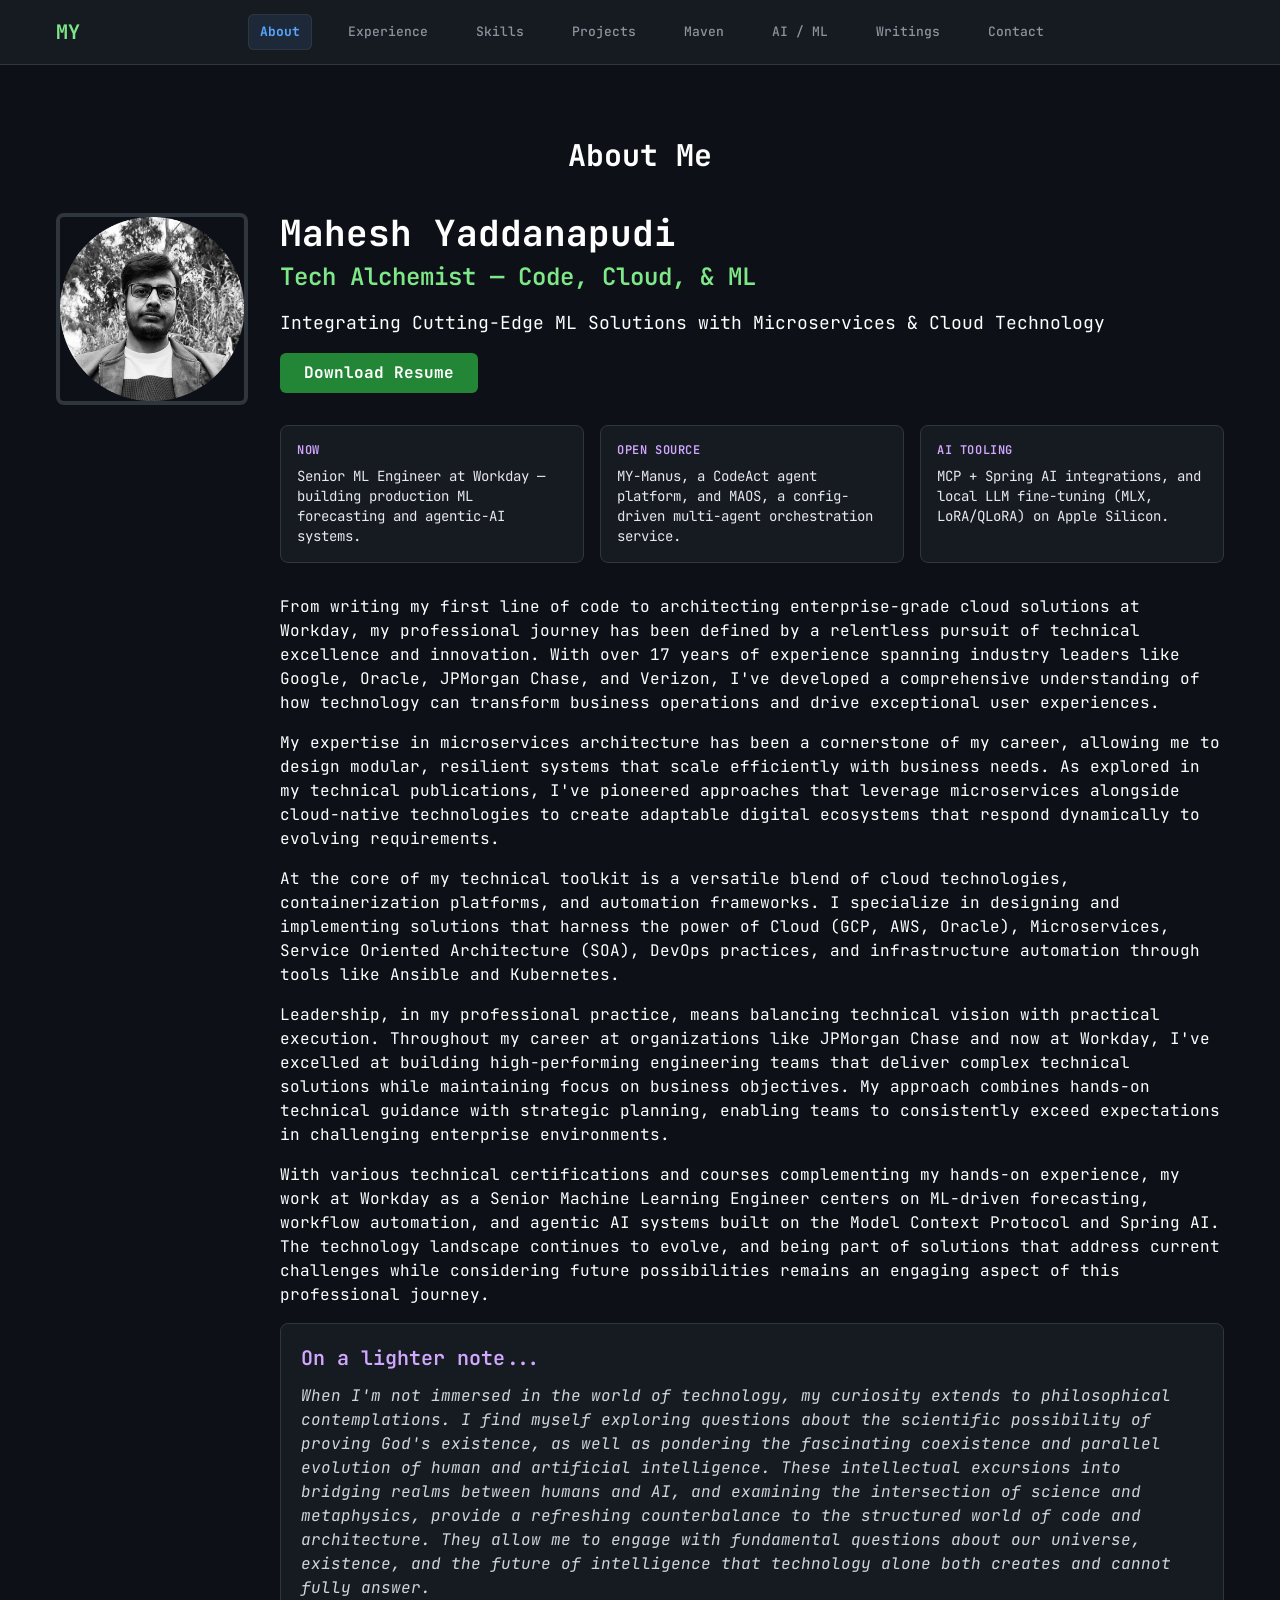
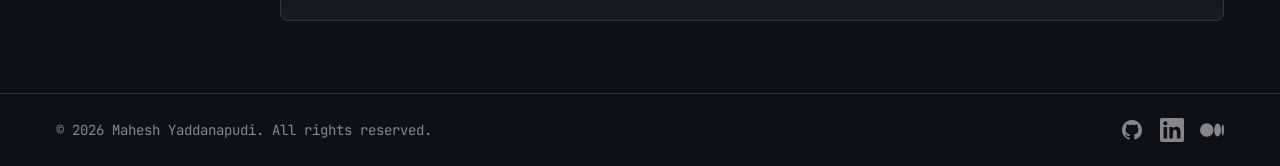
==== index.html @ a6c062df "deploy: maheshyaddanapudi/maheshyaddanapudi.com@1fc722aa967fa4fe76a59a32b3885a8baaaa54c8" ====
<!DOCTYPE html><html data-theme="terminal"><head><meta charSet="utf-8"/><meta name="viewport" content="width=device-width"/><meta name="next-head-count" content="2"/><link rel="preload" href="./_next/static/css/9858b6fc4fe7933f.css" as="style"/><link rel="stylesheet" href="./_next/static/css/9858b6fc4fe7933f.css" data-n-g=""/><noscript data-n-css=""></noscript><script defer="" nomodule="" src="./_next/static/chunks/polyfills-c67a75d1b6f99dc8.js"></script><script src="./_next/static/chunks/webpack-bfe1d48b31130ebc.js" defer=""></script><script src="./_next/static/chunks/framework-6805d7a71c2d770b.js" defer=""></script><script src="./_next/static/chunks/main-7c4451b2e42f13e0.js" defer=""></script><script src="./_next/static/chunks/pages/_app-365d27d290105d5b.js" defer=""></script><script src="./_next/static/chunks/pages/index-37ac8a9a1e270d85.js" defer=""></script><script src="./_next/static/qdPf7gLXxdUwQPUMvg9sn/_buildManifest.js" defer=""></script><script src="./_next/static/qdPf7gLXxdUwQPUMvg9sn/_ssgManifest.js" defer=""></script></head><body><div id="__next"></div><script id="__NEXT_DATA__" type="application/json">{"props":{"pageProps":{}},"page":"/","query":{},"buildId":"qdPf7gLXxdUwQPUMvg9sn","assetPrefix":".","nextExport":true,"autoExport":true,"isFallback":false,"scriptLoader":[]}</script></body></html>
---- _next/static/css/9858b6fc4fe7933f.css ----
*,:after,:before{--tw-border-spacing-x:0;--tw-border-spacing-y:0;--tw-translate-x:0;--tw-translate-y:0;--tw-rotate:0;--tw-skew-x:0;--tw-skew-y:0;--tw-scale-x:1;--tw-scale-y:1;--tw-pan-x: ;--tw-pan-y: ;--tw-pinch-zoom: ;--tw-scroll-snap-strictness:proximity;--tw-gradient-from-position: ;--tw-gradient-via-position: ;--tw-gradient-to-position: ;--tw-ordinal: ;--tw-slashed-zero: ;--tw-numeric-figure: ;--tw-numeric-spacing: ;--tw-numeric-fraction: ;--tw-ring-inset: ;--tw-ring-offset-width:0px;--tw-ring-offset-color:#fff;--tw-ring-color:rgba(59,130,246,.5);--tw-ring-offset-shadow:0 0 #0000;--tw-ring-shadow:0 0 #0000;--tw-shadow:0 0 #0000;--tw-shadow-colored:0 0 #0000;--tw-blur: ;--tw-brightness: ;--tw-contrast: ;--tw-grayscale: ;--tw-hue-rotate: ;--tw-invert: ;--tw-saturate: ;--tw-sepia: ;--tw-drop-shadow: ;--tw-backdrop-blur: ;--tw-backdrop-brightness: ;--tw-backdrop-contrast: ;--tw-backdrop-grayscale: ;--tw-backdrop-hue-rotate: ;--tw-backdrop-invert: ;--tw-backdrop-opacity: ;--tw-backdrop-saturate: ;--tw-backdrop-sepia: ;--tw-contain-size: ;--tw-contain-layout: ;--tw-contain-paint: ;--tw-contain-style: }::backdrop{--tw-border-spacing-x:0;--tw-border-spacing-y:0;--tw-translate-x:0;--tw-translate-y:0;--tw-rotate:0;--tw-skew-x:0;--tw-skew-y:0;--tw-scale-x:1;--tw-scale-y:1;--tw-pan-x: ;--tw-pan-y: ;--tw-pinch-zoom: ;--tw-scroll-snap-strictness:proximity;--tw-gradient-from-position: ;--tw-gradient-via-position: ;--tw-gradient-to-position: ;--tw-ordinal: ;--tw-slashed-zero: ;--tw-numeric-figure: ;--tw-numeric-spacing: ;--tw-numeric-fraction: ;--tw-ring-inset: ;--tw-ring-offset-width:0px;--tw-ring-offset-color:#fff;--tw-ring-color:rgba(59,130,246,.5);--tw-ring-offset-shadow:0 0 #0000;--tw-ring-shadow:0 0 #0000;--tw-shadow:0 0 #0000;--tw-shadow-colored:0 0 #0000;--tw-blur: ;--tw-brightness: ;--tw-contrast: ;--tw-grayscale: ;--tw-hue-rotate: ;--tw-invert: ;--tw-saturate: ;--tw-sepia: ;--tw-drop-shadow: ;--tw-backdrop-blur: ;--tw-backdrop-brightness: ;--tw-backdrop-contrast: ;--tw-backdrop-grayscale: ;--tw-backdrop-hue-rotate: ;--tw-backdrop-invert: ;--tw-backdrop-opacity: ;--tw-backdrop-saturate: ;--tw-backdrop-sepia: ;--tw-contain-size: ;--tw-contain-layout: ;--tw-contain-paint: ;--tw-contain-style: }/*
! tailwindcss v3.4.17 | MIT License | https://tailwindcss.com
*/*,:after,:before{box-sizing:border-box;border:0 solid #e8e8ed}:after,:before{--tw-content:""}:host,html{line-height:1.5;-webkit-text-size-adjust:100%;-moz-tab-size:4;-o-tab-size:4;tab-size:4;font-family:SF Pro Display,Inter,-apple-system,BlinkMacSystemFont,sans-serif;font-feature-settings:normal;font-variation-settings:normal;-webkit-tap-highlight-color:transparent}body{margin:0;line-height:inherit}hr{height:0;color:inherit;border-top-width:1px}abbr:where([title]){-webkit-text-decoration:underline dotted;text-decoration:underline dotted}h1,h2,h3,h4,h5,h6{font-size:inherit;font-weight:inherit}a{color:inherit;text-decoration:inherit}b,strong{font-weight:bolder}code,kbd,pre,samp{font-family:SF Mono,Menlo,monospace;font-feature-settings:normal;font-variation-settings:normal;font-size:1em}small{font-size:80%}sub,sup{font-size:75%;line-height:0;position:relative;vertical-align:baseline}sub{bottom:-.25em}sup{top:-.5em}table{text-indent:0;border-color:inherit;border-collapse:collapse}button,input,optgroup,select,textarea{font-family:inherit;font-feature-settings:inherit;font-variation-settings:inherit;font-size:100%;font-weight:inherit;line-height:inherit;letter-spacing:inherit;color:inherit;margin:0;padding:0}button,select{text-transform:none}button,input:where([type=button]),input:where([type=reset]),input:where([type=submit]){-webkit-appearance:button;background-color:transparent;background-image:none}:-moz-focusring{outline:auto}:-moz-ui-invalid{box-shadow:none}progress{vertical-align:baseline}::-webkit-inner-spin-button,::-webkit-outer-spin-button{height:auto}[type=search]{-webkit-appearance:textfield;outline-offset:-2px}::-webkit-search-decoration{-webkit-appearance:none}::-webkit-file-upload-button{-webkit-appearance:button;font:inherit}summary{display:list-item}blockquote,dd,dl,figure,h1,h2,h3,h4,h5,h6,hr,p,pre{margin:0}fieldset{margin:0}fieldset,legend{padding:0}menu,ol,ul{list-style:none;margin:0;padding:0}dialog{padding:0}textarea{resize:vertical}input::-moz-placeholder,textarea::-moz-placeholder{opacity:1;color:#86868b}input::placeholder,textarea::placeholder{opacity:1;color:#86868b}[role=button],button{cursor:pointer}:disabled{cursor:default}audio,canvas,embed,iframe,img,object,svg,video{display:block;vertical-align:middle}img,video{max-width:100%;height:auto}[hidden]:where(:not([hidden=until-found])){display:none}.container{width:100%}@media (min-width:640px){.container{max-width:640px}}@media (min-width:768px){.container{max-width:768px}}@media (min-width:1024px){.container{max-width:1024px}}@media (min-width:1280px){.container{max-width:1280px}}@media (min-width:1536px){.container{max-width:1536px}}.sr-only{width:1px;height:1px;padding:0;margin:-1px;overflow:hidden;clip:rect(0,0,0,0);white-space:nowrap;border-width:0}.absolute,.sr-only{position:absolute}.relative{position:relative}.sticky{position:sticky}.inset-0{inset:0}.top-0{top:0}.z-50{z-index:50}.mx-auto{margin-left:auto;margin-right:auto}.my-4{margin-top:1rem;margin-bottom:1rem}.mb-10{margin-bottom:2.5rem}.mb-12{margin-bottom:3rem}.mb-2{margin-bottom:.5rem}.mb-3{margin-bottom:.75rem}.mb-4{margin-bottom:1rem}.mb-6{margin-bottom:1.5rem}.mb-8{margin-bottom:2rem}.ml-2{margin-left:.5rem}.mr-1{margin-right:.25rem}.mr-3{margin-right:.75rem}.mt-1{margin-top:.25rem}.mt-10{margin-top:2.5rem}.mt-2{margin-top:.5rem}.mt-4{margin-top:1rem}.mt-8{margin-top:2rem}.inline-block{display:inline-block}.flex{display:flex}.table{display:table}.grid{display:grid}.hidden{display:none}.h-16{height:4rem}.h-4{height:1rem}.h-48{height:12rem}.h-5{height:1.25rem}.h-6{height:1.5rem}.h-64{height:16rem}.h-8{height:2rem}.h-full{height:100%}.min-h-screen{min-height:100vh}.w-24{width:6rem}.w-4{width:1rem}.w-48{width:12rem}.w-5{width:1.25rem}.w-6{width:1.5rem}.w-64{width:16rem}.w-8{width:2rem}.w-full{width:100%}.max-w-2xl{max-width:42rem}.flex-1{flex:1 1 0%}.flex-shrink-0{flex-shrink:0}.transform{transform:translate(var(--tw-translate-x),var(--tw-translate-y)) rotate(var(--tw-rotate)) skewX(var(--tw-skew-x)) skewY(var(--tw-skew-y)) scaleX(var(--tw-scale-x)) scaleY(var(--tw-scale-y))}.resize{resize:both}.list-disc{list-style-type:disc}.grid-cols-1{grid-template-columns:repeat(1,minmax(0,1fr))}.flex-col{flex-direction:column}.flex-wrap{flex-wrap:wrap}.items-start{align-items:flex-start}.items-center{align-items:center}.justify-end{justify-content:flex-end}.justify-center{justify-content:center}.justify-between{justify-content:space-between}.gap-10{gap:2.5rem}.gap-2{gap:.5rem}.gap-4{gap:1rem}.gap-6{gap:1.5rem}.gap-8{gap:2rem}.space-x-4>:not([hidden])~:not([hidden]){--tw-space-x-reverse:0;margin-right:calc(1rem * var(--tw-space-x-reverse));margin-left:calc(1rem * calc(1 - var(--tw-space-x-reverse)))}.space-x-6>:not([hidden])~:not([hidden]){--tw-space-x-reverse:0;margin-right:calc(1.5rem * var(--tw-space-x-reverse));margin-left:calc(1.5rem * calc(1 - var(--tw-space-x-reverse)))}.space-y-1>:not([hidden])~:not([hidden]){--tw-space-y-reverse:0;margin-top:calc(.25rem * calc(1 - var(--tw-space-y-reverse)));margin-bottom:calc(.25rem * var(--tw-space-y-reverse))}.space-y-12>:not([hidden])~:not([hidden]){--tw-space-y-reverse:0;margin-top:calc(3rem * calc(1 - var(--tw-space-y-reverse)));margin-bottom:calc(3rem * var(--tw-space-y-reverse))}.space-y-2>:not([hidden])~:not([hidden]){--tw-space-y-reverse:0;margin-top:calc(.5rem * calc(1 - var(--tw-space-y-reverse)));margin-bottom:calc(.5rem * var(--tw-space-y-reverse))}.space-y-4>:not([hidden])~:not([hidden]){--tw-space-y-reverse:0;margin-top:calc(1rem * calc(1 - var(--tw-space-y-reverse)));margin-bottom:calc(1rem * var(--tw-space-y-reverse))}.space-y-6>:not([hidden])~:not([hidden]){--tw-space-y-reverse:0;margin-top:calc(1.5rem * calc(1 - var(--tw-space-y-reverse)));margin-bottom:calc(1.5rem * var(--tw-space-y-reverse))}.space-y-8>:not([hidden])~:not([hidden]){--tw-space-y-reverse:0;margin-top:calc(2rem * calc(1 - var(--tw-space-y-reverse)));margin-bottom:calc(2rem * var(--tw-space-y-reverse))}.overflow-hidden{overflow:hidden}.overflow-x-auto{overflow-x:auto}.rounded-2xl{border-radius:1rem}.rounded-full{border-radius:9999px}.rounded-lg{border-radius:.5rem}.rounded-md{border-radius:.375rem}.rounded-xl{border-radius:.75rem}.border{border-width:1px}.border-4{border-width:4px}.border-b{border-bottom-width:1px}.border-t{border-top-width:1px}.border-gray-200{--tw-border-opacity:1;border-color:rgb(232 232 237/var(--tw-border-opacity,1))}.border-gray-700{--tw-border-opacity:1;border-color:rgb(55 65 81/var(--tw-border-opacity,1))}.border-gray-700\/30{border-color:rgba(55,65,81,.3)}.border-gray-800\/30{border-color:rgba(29,29,31,.3)}.bg-black\/90{background-color:rgba(0,0,0,.9)}.bg-gray-100{--tw-bg-opacity:1;background-color:rgb(245 245 247/var(--tw-bg-opacity,1))}.bg-gray-200{--tw-bg-opacity:1;background-color:rgb(232 232 237/var(--tw-bg-opacity,1))}.bg-gray-300{--tw-bg-opacity:1;background-color:rgb(209 213 219/var(--tw-bg-opacity,1))}.bg-gray-50{--tw-bg-opacity:1;background-color:rgb(249 250 251/var(--tw-bg-opacity,1))}.bg-gray-600{--tw-bg-opacity:1;background-color:rgb(110 110 115/var(--tw-bg-opacity,1))}.bg-purple-900{--tw-bg-opacity:1;background-color:rgb(88 28 135/var(--tw-bg-opacity,1))}.bg-transparent{background-color:transparent}.bg-white{--tw-bg-opacity:1;background-color:rgb(255 255 255/var(--tw-bg-opacity,1))}.object-cover{-o-object-fit:cover;object-fit:cover}.p-1\.5{padding:.375rem}.p-2{padding:.5rem}.p-4{padding:1rem}.p-5{padding:1.25rem}.p-6{padding:1.5rem}.px-2{padding-left:.5rem;padding-right:.5rem}.px-3{padding-left:.75rem;padding-right:.75rem}.px-4{padding-left:1rem;padding-right:1rem}.px-6{padding-left:1.5rem;padding-right:1.5rem}.py-1{padding-top:.25rem;padding-bottom:.25rem}.py-10{padding-top:2.5rem;padding-bottom:2.5rem}.py-2{padding-top:.5rem;padding-bottom:.5rem}.py-20{padding-top:5rem;padding-bottom:5rem}.py-3{padding-top:.75rem;padding-bottom:.75rem}.py-6{padding-top:1.5rem;padding-bottom:1.5rem}.py-8{padding-top:2rem;padding-bottom:2rem}.pb-4{padding-bottom:1rem}.pl-5{padding-left:1.25rem}.text-left{text-align:left}.text-center{text-align:center}.text-2xl{font-size:1.5rem;line-height:2rem}.text-3xl{font-size:1.875rem;line-height:2.25rem}.text-4xl{font-size:2.25rem;line-height:2.5rem}.text-lg{font-size:1.125rem;line-height:1.75rem}.text-sm{font-size:.875rem;line-height:1.25rem}.text-xl{font-size:1.25rem;line-height:1.75rem}.text-xs{font-size:.75rem;line-height:1rem}.font-bold{font-weight:700}.font-medium{font-weight:500}.font-semibold{font-weight:600}.uppercase{text-transform:uppercase}.italic{font-style:italic}.tracking-wider{letter-spacing:.05em}.text-black{--tw-text-opacity:1;color:rgb(0 0 0/var(--tw-text-opacity,1))}.text-blue-600{--tw-text-opacity:1;color:rgb(0 102 204/var(--tw-text-opacity,1))}.text-gray-300{--tw-text-opacity:1;color:rgb(209 213 219/var(--tw-text-opacity,1))}.text-gray-400{--tw-text-opacity:1;color:rgb(134 134 139/var(--tw-text-opacity,1))}.text-gray-500{--tw-text-opacity:1;color:rgb(107 114 128/var(--tw-text-opacity,1))}.text-gray-600{--tw-text-opacity:1;color:rgb(110 110 115/var(--tw-text-opacity,1))}.text-gray-700{--tw-text-opacity:1;color:rgb(55 65 81/var(--tw-text-opacity,1))}.text-gray-800{--tw-text-opacity:1;color:rgb(29 29 31/var(--tw-text-opacity,1))}.text-gray-900{--tw-text-opacity:1;color:rgb(18 18 18/var(--tw-text-opacity,1))}.text-purple-600{--tw-text-opacity:1;color:rgb(147 51 234/var(--tw-text-opacity,1))}.text-teal-600{--tw-text-opacity:1;color:rgb(13 148 136/var(--tw-text-opacity,1))}.text-white{--tw-text-opacity:1;color:rgb(255 255 255/var(--tw-text-opacity,1))}.no-underline{text-decoration-line:none}.backdrop-blur-md{--tw-backdrop-blur:blur(12px);-webkit-backdrop-filter:var(--tw-backdrop-blur) var(--tw-backdrop-brightness) var(--tw-backdrop-contrast) var(--tw-backdrop-grayscale) var(--tw-backdrop-hue-rotate) var(--tw-backdrop-invert) var(--tw-backdrop-opacity) var(--tw-backdrop-saturate) var(--tw-backdrop-sepia);backdrop-filter:var(--tw-backdrop-blur) var(--tw-backdrop-brightness) var(--tw-backdrop-contrast) var(--tw-backdrop-grayscale) var(--tw-backdrop-hue-rotate) var(--tw-backdrop-invert) var(--tw-backdrop-opacity) var(--tw-backdrop-saturate) var(--tw-backdrop-sepia)}.transition-colors{transition-property:color,background-color,border-color,text-decoration-color,fill,stroke;transition-timing-function:cubic-bezier(.4,0,.2,1);transition-duration:.15s}.transition-shadow{transition-property:box-shadow;transition-timing-function:cubic-bezier(.4,0,.2,1);transition-duration:.15s}.duration-200{transition-duration:.2s}@import url("https://fonts.googleapis.com/css2?family=Inter:wght@300;400;500;600;700&display=swap");:root{--foreground-rgb:0,0,0;--background-rgb:255,255,255}@media (prefers-color-scheme:dark){:root{--foreground-rgb:255,255,255;--background-rgb:0,0,0}}html{scroll-behavior:smooth}body{font-family:Inter,-apple-system,BlinkMacSystemFont,Segoe UI,Roboto,Helvetica,Arial,sans-serif;color:rgb(var(--foreground-rgb));background:rgb(var(--background-rgb))}.dark body{color:#fff;background:#000}h1,h2,h3,h4,h5,h6{font-weight:600}.container{max-width:1200px;margin:0 auto}button{transition:all .2s ease}.timeline-item{position:relative;padding-left:28px;margin-bottom:24px}.timeline-item:before{left:0;top:8px;width:12px;height:12px;border-radius:50%}.timeline-item:after,.timeline-item:before{content:"";position:absolute;background-color:#6366f1}.timeline-item:after{left:5px;top:24px;bottom:-24px;width:2px;opacity:.3}.timeline-item:last-child:after{display:none}.card{border-radius:12px;overflow:hidden;transition:transform .3s ease,box-shadow .3s ease}.card:hover{transform:translateY(-4px)}a:focus,button:focus{outline:none;box-shadow:0 0 0 2px rgba(59,130,246,.5)}input,textarea{width:100%;padding:12px;border-radius:8px;border:1px solid #e2e8f0;transition:border-color .2s ease}input:focus,textarea:focus{outline:none;border-color:#6366f1}.dark input,.dark textarea{background-color:#1f2937;border-color:#374151;color:#fff}.dark input:focus,.dark textarea:focus{border-color:#818cf8}@keyframes fadeIn{0%{opacity:0;transform:translateY(-10px)}to{opacity:1;transform:translateY(0)}}.animate-fadeIn{animation:fadeIn .2s ease-out forwards}.hover\:bg-gray-700:hover{--tw-bg-opacity:1;background-color:rgb(55 65 81/var(--tw-bg-opacity,1))}.hover\:bg-purple-800:hover{--tw-bg-opacity:1;background-color:rgb(107 33 168/var(--tw-bg-opacity,1))}.hover\:text-blue-600:hover{--tw-text-opacity:1;color:rgb(0 102 204/var(--tw-text-opacity,1))}.hover\:text-white:hover{--tw-text-opacity:1;color:rgb(255 255 255/var(--tw-text-opacity,1))}.hover\:underline:hover{text-decoration-line:underline}.hover\:shadow-md:hover{--tw-shadow:0 4px 6px rgba(0,0,0,.1);--tw-shadow-colored:0 4px 6px var(--tw-shadow-color);box-shadow:var(--tw-ring-offset-shadow,0 0 #0000),var(--tw-ring-shadow,0 0 #0000),var(--tw-shadow)}.focus\:outline-none:focus{outline:2px solid transparent;outline-offset:2px}.dark\:border-2:is(.dark *){border-width:2px}.dark\:border-gray-800:is(.dark *){--tw-border-opacity:1;border-color:rgb(29 29 31/var(--tw-border-opacity,1))}.dark\:border-white:is(.dark *){--tw-border-opacity:1;border-color:rgb(255 255 255/var(--tw-border-opacity,1))}.dark\:bg-black:is(.dark *){--tw-bg-opacity:1;background-color:rgb(0 0 0/var(--tw-bg-opacity,1))}.dark\:bg-gray-700:is(.dark *){--tw-bg-opacity:1;background-color:rgb(55 65 81/var(--tw-bg-opacity,1))}.dark\:bg-gray-800:is(.dark *){--tw-bg-opacity:1;background-color:rgb(29 29 31/var(--tw-bg-opacity,1))}.dark\:bg-gray-800\/90:is(.dark *){background-color:rgba(29,29,31,.9)}.dark\:bg-gray-900:is(.dark *){--tw-bg-opacity:1;background-color:rgb(18 18 18/var(--tw-bg-opacity,1))}.dark\:bg-transparent:is(.dark *){background-color:transparent}.dark\:font-bold:is(.dark *){font-weight:700}.dark\:text-blue-400:is(.dark *){--tw-text-opacity:1;color:rgb(0 113 227/var(--tw-text-opacity,1))}.dark\:text-gray-200:is(.dark *){--tw-text-opacity:1;color:rgb(232 232 237/var(--tw-text-opacity,1))}.dark\:text-gray-300:is(.dark *){--tw-text-opacity:1;color:rgb(209 213 219/var(--tw-text-opacity,1))}.dark\:text-gray-400:is(.dark *){--tw-text-opacity:1;color:rgb(134 134 139/var(--tw-text-opacity,1))}.dark\:text-purple-400:is(.dark *){--tw-text-opacity:1;color:rgb(192 132 252/var(--tw-text-opacity,1))}.dark\:text-teal-400:is(.dark *){--tw-text-opacity:1;color:rgb(45 212 191/var(--tw-text-opacity,1))}.dark\:text-white:is(.dark *){--tw-text-opacity:1;color:rgb(255 255 255/var(--tw-text-opacity,1))}.dark\:hover\:bg-gray-700\/50:hover:is(.dark *){background-color:rgba(55,65,81,.5)}.dark\:hover\:text-blue-400:hover:is(.dark *){--tw-text-opacity:1;color:rgb(0 113 227/var(--tw-text-opacity,1))}@media (min-width:768px){.md\:mb-0{margin-bottom:0}.md\:flex{display:flex}.md\:hidden{display:none}.md\:h-80{height:20rem}.md\:w-1\/2{width:50%}.md\:w-1\/3{width:33.333333%}.md\:w-2\/3{width:66.666667%}.md\:w-80{width:20rem}.md\:grid-cols-2{grid-template-columns:repeat(2,minmax(0,1fr))}.md\:grid-cols-3{grid-template-columns:repeat(3,minmax(0,1fr))}.md\:flex-row{flex-direction:row}.md\:items-start{align-items:flex-start}.md\:py-32{padding-top:8rem;padding-bottom:8rem}.md\:text-2xl{font-size:1.5rem;line-height:2rem}.md\:text-5xl{font-size:3rem;line-height:1}}@media (min-width:1024px){.lg\:grid-cols-3{grid-template-columns:repeat(3,minmax(0,1fr))}}html:not([data-theme=classic]) .t-app,html:not([data-theme=classic]) .t-footer{background-color:transparent}html:not([data-theme=classic]) .t-nav-active{border-width:0}html[data-theme=scifi-jarvis] body{font-family:Rajdhani,Inter,sans-serif;color:#bfe9f7;background-color:#02060f;background-image:radial-gradient(900px circle at 50% -10%,rgba(95,230,255,.13),transparent 60%),linear-gradient(rgba(10,26,42,.55) 1px,transparent 0),linear-gradient(90deg,rgba(10,26,42,.55) 1px,transparent 0);background-size:auto,46px 46px,46px 46px}html[data-theme=scifi-jarvis] body:after{content:"";position:fixed;inset:0;pointer-events:none;z-index:60;background:repeating-linear-gradient(0deg,rgba(95,230,255,.028) 0 1px,transparent 1px 3px);mix-blend-mode:screen}html[data-theme=scifi-jarvis] ::-moz-selection{background:rgba(95,230,255,.35);color:#fff}html[data-theme=scifi-jarvis] ::selection{background:rgba(95,230,255,.35);color:#fff}html[data-theme=scifi-jarvis] .t-header{background:rgba(2,6,15,.88);border-bottom:1px solid rgba(95,230,255,.28)}html[data-theme=scifi-jarvis] .t-logo{font-family:Orbitron,sans-serif;color:#5fe6ff;text-shadow:0 0 12px rgba(95,230,255,.9);letter-spacing:2px}html[data-theme=scifi-jarvis] .t-nav{font-family:Share Tech Mono,monospace;font-size:12px;text-transform:uppercase;letter-spacing:1.5px;color:#7fb7cc}html[data-theme=scifi-jarvis] .t-nav:hover{color:#5fe6ff;background:rgba(95,230,255,.08)}html[data-theme=scifi-jarvis] .t-nav-active{background:rgba(95,230,255,.1);color:#5fe6ff;box-shadow:inset 0 0 0 1px rgba(95,230,255,.65),0 0 14px rgba(95,230,255,.25);text-shadow:0 0 8px rgba(95,230,255,.8)}html[data-theme=scifi-jarvis] .t-heading{font-family:Orbitron,sans-serif;font-size:1.6rem;text-transform:uppercase;letter-spacing:.22em;color:#5fe6ff;text-shadow:0 0 16px rgba(95,230,255,.55)}html[data-theme=scifi-jarvis] .t-heading:after{content:"";display:block;width:140px;height:1px;margin:14px auto 0;background:linear-gradient(90deg,transparent,rgba(95,230,255,.9),transparent)}html[data-theme=scifi-jarvis] .t-card{background:linear-gradient(180deg,rgba(7,32,51,.85),rgba(3,16,28,.85));border:1px solid rgba(95,230,255,.25);border-radius:0;clip-path:polygon(16px 0,100% 0,100% calc(100% - 16px),calc(100% - 16px) 100%,0 100%,0 16px);box-shadow:inset 0 0 24px rgba(95,230,255,.06)}html[data-theme=scifi-jarvis] .t-card-inner{background:rgba(2,10,18,.72);border:1px solid rgba(95,230,255,.18);border-radius:0}html[data-theme=scifi-jarvis] .t-card h3{font-family:Orbitron,sans-serif;letter-spacing:.5px;color:#eafcff}html[data-theme=scifi-jarvis] .t-chip{font-family:Share Tech Mono,monospace;font-size:11px;letter-spacing:1px;color:#5fe6ff;background:rgba(95,230,255,.06);border:1px solid rgba(95,230,255,.35);border-radius:0;clip-path:polygon(6px 0,100% 0,100% calc(100% - 6px),calc(100% - 6px) 100%,0 100%,0 6px)}html[data-theme=scifi-jarvis] .t-link{color:#5fe6ff}html[data-theme=scifi-jarvis] .t-link:hover{text-shadow:0 0 10px rgba(95,230,255,.8)}html[data-theme=scifi-jarvis] .t-accent{color:#5fe6ff;text-shadow:0 0 8px rgba(95,230,255,.45)}html[data-theme=scifi-jarvis] .t-muted{color:#6f97a8}html[data-theme=scifi-jarvis] .t-btn{font-family:Share Tech Mono,monospace;text-transform:uppercase;letter-spacing:2px;background:rgba(95,230,255,.08);color:#5fe6ff;border:1px solid rgba(95,230,255,.7);border-radius:0;clip-path:polygon(10px 0,100% 0,100% calc(100% - 10px),calc(100% - 10px) 100%,0 100%,0 10px);box-shadow:0 0 18px rgba(95,230,255,.25)}html[data-theme=scifi-jarvis] .t-btn:hover{background:rgba(95,230,255,.18);color:#eafcff}html[data-theme=scifi-jarvis] .t-avatar{border-color:rgba(95,230,255,.85);box-shadow:0 0 0 6px rgba(95,230,255,.12),0 0 0 12px rgba(95,230,255,.06),0 0 45px rgba(95,230,255,.45)}html[data-theme=scifi-jarvis] .t-name{font-family:Orbitron,sans-serif;color:#eafcff;letter-spacing:1px;text-shadow:0 0 18px rgba(95,230,255,.6),0 0 40px rgba(95,230,255,.25)}html[data-theme=scifi-jarvis] .t-role{font-family:Share Tech Mono,monospace;font-size:1rem;text-transform:uppercase;letter-spacing:3px;color:#5fe6ff;text-shadow:0 0 10px rgba(95,230,255,.7)}html[data-theme=scifi-jarvis] .t-footer{border-top:1px solid rgba(95,230,255,.25)}html[data-theme=stark-lab] body{font-family:Rajdhani,Inter,sans-serif;color:#cfe4ef;background-color:#061018;background-image:radial-gradient(1000px circle at 80% 0,rgba(54,185,255,.1),transparent 55%),linear-gradient(rgba(16,40,58,.35) 1px,transparent 0),linear-gradient(90deg,rgba(16,40,58,.35) 1px,transparent 0);background-size:auto,60px 60px,60px 60px}html[data-theme=stark-lab] .t-header{background:rgba(6,16,24,.9);border-bottom:1px solid rgba(54,185,255,.25)}html[data-theme=stark-lab] .t-logo{font-family:Orbitron,sans-serif;color:#fff;letter-spacing:3px}html[data-theme=stark-lab] .t-nav{font-family:Share Tech Mono,monospace;font-size:12px;text-transform:uppercase;letter-spacing:1.5px;color:#7fa3b8}html[data-theme=stark-lab] .t-nav:hover{color:#36b9ff;background:rgba(54,185,255,.08)}html[data-theme=stark-lab] .t-nav-active{background:rgba(255,182,72,.12);color:#ffb648;box-shadow:inset 0 0 0 1px rgba(255,182,72,.6)}html[data-theme=stark-lab] .t-heading{font-family:Orbitron,sans-serif;font-size:1.5rem;text-transform:uppercase;letter-spacing:.2em;color:#fff}html[data-theme=stark-lab] .t-heading:after{content:"";display:block;width:140px;height:2px;margin:14px auto 0;background:linear-gradient(90deg,transparent,#ffb648,transparent)}html[data-theme=stark-lab] .t-card{background:linear-gradient(90deg,rgba(54,185,255,.07),rgba(6,16,24,.4));border:1px solid rgba(54,185,255,.18);border-left:3px solid #36b9ff;border-radius:0;clip-path:polygon(0 0,calc(100% - 14px) 0,100% 14px,100% 100%,0 100%)}html[data-theme=stark-lab] .t-card-inner{background:rgba(3,10,16,.7);border:1px solid rgba(54,185,255,.15);border-radius:0}html[data-theme=stark-lab] .t-card h3{color:#fff}html[data-theme=stark-lab] .t-chip{font-family:Share Tech Mono,monospace;font-size:11px;color:#36b9ff;background:rgba(54,185,255,.06);border:1px solid rgba(54,185,255,.35);border-radius:0}html[data-theme=stark-lab] .t-chip:nth-child(4n){color:#ffb648;border-color:rgba(255,182,72,.45)}html[data-theme=stark-lab] .t-accent,html[data-theme=stark-lab] .t-link{color:#36b9ff}html[data-theme=stark-lab] .t-muted{color:#6f93a6}html[data-theme=stark-lab] .t-btn{font-family:Share Tech Mono,monospace;text-transform:uppercase;letter-spacing:2px;background:#ffb648;color:#061018;border-radius:0;clip-path:polygon(10px 0,100% 0,100% calc(100% - 10px),calc(100% - 10px) 100%,0 100%,0 10px)}html[data-theme=stark-lab] .t-btn:hover{background:#ffc76d}html[data-theme=stark-lab] .t-avatar{border-color:rgba(54,185,255,.8);box-shadow:0 0 0 8px rgba(54,185,255,.08),0 0 30px rgba(54,185,255,.4)}html[data-theme=stark-lab] .t-name{font-family:Orbitron,sans-serif;color:#fff;text-shadow:0 0 16px rgba(54,185,255,.5)}html[data-theme=stark-lab] .t-role{font-family:Share Tech Mono,monospace;font-size:1rem;text-transform:uppercase;letter-spacing:3px;color:#36b9ff}html[data-theme=stark-lab] .t-footer{border-top:1px solid rgba(54,185,255,.25)}html[data-theme=apple-refined] body{font-family:Inter,system-ui,sans-serif;background:#fbfbfd;color:#1d1d1f}html[data-theme=apple-refined] .t-header{background:rgba(251,251,253,.85);border-bottom:1px solid rgba(0,0,0,.07)}html[data-theme=apple-refined] .t-logo{color:#1d1d1f}html[data-theme=apple-refined] .t-nav{color:#6e6e73}html[data-theme=apple-refined] .t-nav:hover{color:#1d1d1f;background:rgba(0,0,0,.05)}html[data-theme=apple-refined] .t-nav-active{background:#e8e8ed;color:#1d1d1f;border-radius:980px}html[data-theme=apple-refined] .t-heading{color:#1d1d1f;font-weight:800;letter-spacing:-.02em}html[data-theme=apple-refined] .t-card{background:#fff;border-radius:20px;box-shadow:0 1px 3px rgba(0,0,0,.06)}html[data-theme=apple-refined] .t-card-inner{background:#f5f5f7;border-radius:12px}html[data-theme=apple-refined] .t-chip{background:#f5f5f7;color:#494949;border-radius:980px}html[data-theme=apple-refined] .t-accent,html[data-theme=apple-refined] .t-link{color:#0071e3}html[data-theme=apple-refined] .t-muted{color:#86868b}html[data-theme=apple-refined] .t-btn{background:#0071e3;color:#fff;border-radius:980px}html[data-theme=apple-refined] .t-btn:hover{background:#0077ed}html[data-theme=apple-refined] .t-avatar{border-color:#fff;box-shadow:0 12px 40px rgba(0,0,0,.15)}html[data-theme=apple-refined] .t-name{color:#1d1d1f;letter-spacing:-.03em}html[data-theme=apple-refined] .t-role{color:#6e6e73}html[data-theme=apple-refined] .t-footer{border-top:1px solid rgba(0,0,0,.07)}html[data-theme=midnight-aurora] body{font-family:Sora,sans-serif;color:#e6e8f0;background-color:#070912;background-image:radial-gradient(800px circle at 15% 0,rgba(91,33,182,.33),transparent),radial-gradient(700px circle at 90% 20%,rgba(14,165,164,.33),transparent);background-attachment:fixed}html[data-theme=midnight-aurora] .t-header{background:rgba(7,9,18,.72);border-bottom:1px solid hsla(0,0%,100%,.07)}html[data-theme=midnight-aurora] .t-nav{color:#9aa0b5}html[data-theme=midnight-aurora] .t-nav:hover{color:#fff;background:hsla(0,0%,100%,.06)}html[data-theme=midnight-aurora] .t-nav-active{background:rgba(167,139,250,.14);color:#fff;box-shadow:inset 0 0 0 1px rgba(167,139,250,.45)}html[data-theme=midnight-aurora] .t-heading{color:#fff}html[data-theme=midnight-aurora] .t-card{background:hsla(0,0%,100%,.045);border:1px solid hsla(0,0%,100%,.12);border-radius:20px;-webkit-backdrop-filter:blur(10px);backdrop-filter:blur(10px)}html[data-theme=midnight-aurora] .t-card-inner{background:hsla(0,0%,100%,.05);border-radius:12px}html[data-theme=midnight-aurora] .t-chip{color:#22d3ee;background:transparent;border:1px solid rgba(34,211,238,.3);border-radius:8px}html[data-theme=midnight-aurora] .t-link{color:#22d3ee}html[data-theme=midnight-aurora] .t-accent{color:#a78bfa}html[data-theme=midnight-aurora] .t-muted{color:#9aa0b5}html[data-theme=midnight-aurora] .t-btn{background:linear-gradient(120deg,#7c3aed,#06b6d4);color:#fff;border-radius:14px}html[data-theme=midnight-aurora] .t-avatar{border-color:hsla(0,0%,100%,.2);box-shadow:0 20px 60px rgba(0,0,0,.5)}html[data-theme=midnight-aurora] .t-name{background:linear-gradient(120deg,#fff,#a78bfa,#22d3ee);-webkit-background-clip:text;background-clip:text;-webkit-text-fill-color:transparent}html[data-theme=midnight-aurora] .t-role{color:#a78bfa}html[data-theme=midnight-aurora] .t-footer{border-top:1px solid hsla(0,0%,100%,.08)}html[data-theme=terminal] body{background:#0d1117;color:#c9d1d9}html[data-theme=terminal] body,html[data-theme=terminal] h1,html[data-theme=terminal] h2,html[data-theme=terminal] h3,html[data-theme=terminal] h4{font-family:JetBrains Mono,monospace}html[data-theme=terminal] .t-header{background:#161b22;border-bottom:1px solid #30363d}html[data-theme=terminal] .t-logo{color:#7ee787}html[data-theme=terminal] .t-nav{color:#8b949e;font-size:13px}html[data-theme=terminal] .t-nav:hover{color:#58a6ff;background:rgba(88,166,255,.08)}html[data-theme=terminal] .t-nav-active{background:rgba(88,166,255,.1);color:#58a6ff;box-shadow:inset 0 0 0 1px #30363d;border-radius:6px}html[data-theme=terminal] .t-heading{color:#58a6ff;font-size:1.35rem}html[data-theme=terminal] .t-heading:before{content:"## ";color:#8b949e}html[data-theme=terminal] .t-card{background:#161b22;border:1px solid #30363d;border-radius:8px}html[data-theme=terminal] .t-card-inner{background:#0d1117;border:1px solid #30363d;border-radius:6px}html[data-theme=terminal] .t-chip{color:#7ee787;background:transparent;border:1px solid #30363d;border-radius:6px;font-size:12px}html[data-theme=terminal] .t-link{color:#58a6ff}html[data-theme=terminal] .t-accent{color:#d2a8ff}html[data-theme=terminal] .t-muted{color:#8b949e}html[data-theme=terminal] .t-btn{background:#238636;color:#fff;border-radius:6px}html[data-theme=terminal] .t-btn:hover{background:#2ea043}html[data-theme=terminal] .t-avatar{border-color:#30363d;border-radius:8px}html[data-theme=terminal] .t-name{color:#fff}html[data-theme=terminal] .t-role{color:#7ee787}html[data-theme=terminal] .t-footer{border-top:1px solid #30363d}html[data-theme=brutalist] body{font-family:Archivo,sans-serif;background:#f4f1ea;color:#111}html[data-theme=brutalist] .t-header{background:#f4f1ea;border-bottom:3px solid #111}html[data-theme=brutalist] .t-logo{color:#111;font-weight:900}html[data-theme=brutalist] .t-nav{color:#111;text-transform:uppercase;font-weight:800;font-size:13px}html[data-theme=brutalist] .t-nav:hover{background:#111;color:#f4f1ea}html[data-theme=brutalist] .t-nav-active{background:#ffd60a;color:#111;box-shadow:inset 0 0 0 3px #111;border-radius:0}html[data-theme=brutalist] .t-heading{color:#111;text-transform:uppercase;font-weight:900;letter-spacing:-.02em}html[data-theme=brutalist] .t-card{background:#fff;border:3px solid #111;border-radius:0;box-shadow:6px 6px 0 #111}html[data-theme=brutalist] .t-card-inner{background:#f4f1ea;border:2px solid #111;border-radius:0}html[data-theme=brutalist] .t-chip{background:#fff;color:#111;border:2px solid #111;border-radius:0;font-weight:700}html[data-theme=brutalist] .t-link{color:#111;text-decoration:underline;font-weight:700}html[data-theme=brutalist] .t-accent{color:#ff3b30;font-weight:800}html[data-theme=brutalist] .t-muted{color:#444}html[data-theme=brutalist] .t-btn{background:#ffd60a;color:#111;border:3px solid #111;border-radius:0;box-shadow:6px 6px 0 #111;text-transform:uppercase;font-weight:800}html[data-theme=brutalist] .t-btn:hover{background:#ffe14d}html[data-theme=brutalist] .t-avatar{border-color:#111;border-radius:0;filter:grayscale(1) contrast(1.05)}html[data-theme=brutalist] .t-name{text-transform:uppercase;font-weight:900;letter-spacing:-.03em}html[data-theme=brutalist] .t-role{display:inline-block;background:#ff3b30;color:#fff;padding:2px 12px;transform:rotate(-1deg);font-weight:800}html[data-theme=brutalist] .t-footer{border-top:3px solid #111}html[data-theme=warm-minimal] body{font-family:Inter,sans-serif;background:#f8f5f0;color:#2b2622}html[data-theme=warm-minimal] h1,html[data-theme=warm-minimal] h2,html[data-theme=warm-minimal] h3{font-family:Fraunces,serif}html[data-theme=warm-minimal] .t-header{background:hsla(38,36%,96%,.88);border-bottom:1px solid #e3dccf}html[data-theme=warm-minimal] .t-logo{color:#1a1611;font-family:Fraunces,serif;font-weight:900}html[data-theme=warm-minimal] .t-nav{color:#8a7f73}html[data-theme=warm-minimal] .t-nav:hover{color:#b06a3f;background:rgba(176,106,63,.07)}html[data-theme=warm-minimal] .t-nav-active{background:transparent;color:#b06a3f;box-shadow:inset 0 -2px 0 #b06a3f;border-radius:0}html[data-theme=warm-minimal] .t-heading{color:#1a1611;font-weight:600}html[data-theme=warm-minimal] .t-card{background:#fff;border:1px solid #eadfce;border-radius:14px;box-shadow:none}html[data-theme=warm-minimal] .t-card-inner{background:#f8f5f0;border-radius:10px}html[data-theme=warm-minimal] .t-chip{background:#f1e9dc;color:#4a443c;border-radius:999px}html[data-theme=warm-minimal] .t-accent,html[data-theme=warm-minimal] .t-link{color:#b06a3f}html[data-theme=warm-minimal] .t-muted{color:#8a7f73}html[data-theme=warm-minimal] .t-btn{background:#b06a3f;color:#fff;border-radius:8px}html[data-theme=warm-minimal] .t-btn:hover{background:#9a5a33}html[data-theme=warm-minimal] .t-avatar{border-color:#eadfce}html[data-theme=warm-minimal] .t-name{color:#1a1611;font-weight:900}html[data-theme=warm-minimal] .t-role{font-family:Fraunces,serif;font-style:italic;color:#b06a3f}html[data-theme=warm-minimal] .t-footer{border-top:1px solid #e3dccf}html[data-theme=saas-tech] body{font-family:Inter,sans-serif;background:#fff;color:#0a2540}html[data-theme=saas-tech] .t-header{background:linear-gradient(120deg,#0a2540,#1a3a6b 60%,#635bff);border-bottom:none}html[data-theme=saas-tech] .t-logo{color:#fff}html[data-theme=saas-tech] .t-nav{color:#c9d4e8}html[data-theme=saas-tech] .t-nav:hover{color:#fff;background:hsla(0,0%,100%,.1)}html[data-theme=saas-tech] .t-nav-active{background:hsla(0,0%,100%,.16);color:#fff;border-radius:8px}html[data-theme=saas-tech] .t-heading{color:#0a2540;font-weight:800;letter-spacing:-.02em}html[data-theme=saas-tech] .t-card{background:#fff;border:1px solid #e6ebf1;border-radius:14px;box-shadow:none}html[data-theme=saas-tech] .t-card:hover{box-shadow:0 10px 30px rgba(10,37,64,.08)}html[data-theme=saas-tech] .t-card-inner{background:#f6f9fc;border-radius:8px}html[data-theme=saas-tech] .t-chip{background:#f0f3f9;color:#635bff;font-weight:600;border-radius:6px}html[data-theme=saas-tech] .t-accent,html[data-theme=saas-tech] .t-link{color:#635bff}html[data-theme=saas-tech] .t-muted{color:#647596}html[data-theme=saas-tech] .t-btn{background:#635bff;color:#fff;border-radius:10px;font-weight:700}html[data-theme=saas-tech] .t-btn:hover{background:#5148e0}html[data-theme=saas-tech] .t-avatar{border-color:rgba(99,91,255,.25);box-shadow:0 10px 40px rgba(10,37,64,.12)}html[data-theme=saas-tech] .t-name{color:#0a2540}html[data-theme=saas-tech] .t-role{color:#635bff;font-weight:600}html[data-theme=saas-tech] .t-footer{border-top:1px solid #e6ebf1}html[data-theme=swiss-grid] body{font-family:Space Grotesk,sans-serif;background:#fff;color:#000}html[data-theme=swiss-grid] .t-header{background:#fff;border-bottom:1px solid #000}html[data-theme=swiss-grid] .t-logo{color:#000}html[data-theme=swiss-grid] .t-nav{color:#000;text-transform:uppercase;font-size:12px;letter-spacing:1px}html[data-theme=swiss-grid] .t-nav:hover{color:#e60023;background:transparent}html[data-theme=swiss-grid] .t-nav-active{background:transparent;color:#e60023;box-shadow:inset 0 -2px 0 #e60023;border-radius:0}html[data-theme=swiss-grid] .t-heading{color:#000;font-size:1rem;font-weight:700;text-transform:uppercase;letter-spacing:2.5px}html[data-theme=swiss-grid] .t-card{background:transparent;border:none;border-top:2px solid #000;border-radius:0;box-shadow:none}html[data-theme=swiss-grid] .t-card-inner{background:transparent;border:1px solid #000;border-radius:0}html[data-theme=swiss-grid] .t-chip{background:transparent;color:#e60023;font-weight:700;font-size:11px;border-radius:0;padding-left:0}html[data-theme=swiss-grid] .t-link{color:#000;text-decoration:underline}html[data-theme=swiss-grid] .t-accent{color:#e60023;font-weight:700}html[data-theme=swiss-grid] .t-muted{color:#777}html[data-theme=swiss-grid] .t-btn{background:#000;color:#fff;border-radius:0}html[data-theme=swiss-grid] .t-btn:hover{background:#e60023}html[data-theme=swiss-grid] .t-avatar{border-color:#000;border-radius:0;filter:grayscale(1)}html[data-theme=swiss-grid] .t-name{color:#000;font-weight:500;letter-spacing:-.03em}html[data-theme=swiss-grid] .t-role{color:#e60023}html[data-theme=swiss-grid] .t-footer{border-top:1px solid #000}html[data-theme=vibrant-mesh] body{font-family:Plus Jakarta Sans,sans-serif;color:#1a1730;background-color:#fdfcff;background-image:radial-gradient(900px circle at 10% -5%,rgba(255,110,196,.28),transparent 50%),radial-gradient(900px circle at 90% 0,rgba(124,92,255,.28),transparent 50%)}html[data-theme=vibrant-mesh] .t-header{background:rgba(253,252,255,.8);border-bottom:1px solid #f0ecff}html[data-theme=vibrant-mesh] .t-logo{color:#1a1730}html[data-theme=vibrant-mesh] .t-nav{color:#3a3358;font-weight:600}html[data-theme=vibrant-mesh] .t-nav:hover{color:#7c5cff;background:rgba(124,92,255,.08)}html[data-theme=vibrant-mesh] .t-nav-active{background:linear-gradient(90deg,#ff4da6,#7c5cff);color:#fff;border-radius:999px}html[data-theme=vibrant-mesh] .t-heading{color:#1a1730;font-weight:800;letter-spacing:-.02em}html[data-theme=vibrant-mesh] .t-card{background:#fff;border:1px solid #f0ecff;border-radius:22px;box-shadow:0 6px 24px rgba(26,23,48,.06)}html[data-theme=vibrant-mesh] .t-card-inner{background:#f7f4ff;border-radius:14px}html[data-theme=vibrant-mesh] .t-chip{background:#f4f0ff;color:#7c5cff;font-weight:600;border-radius:999px}html[data-theme=vibrant-mesh] .t-link{color:#ff4da6}html[data-theme=vibrant-mesh] .t-accent{color:#7c5cff;font-weight:700}html[data-theme=vibrant-mesh] .t-muted{color:#6a6388}html[data-theme=vibrant-mesh] .t-btn{background:linear-gradient(90deg,#ff4da6,#7c5cff);color:#fff;border-radius:999px;box-shadow:0 10px 30px rgba(124,92,255,.35)}html[data-theme=vibrant-mesh] .t-avatar{border-color:#fff;box-shadow:0 16px 50px rgba(124,92,255,.3)}html[data-theme=vibrant-mesh] .t-name{color:#1a1730;font-weight:800}html[data-theme=vibrant-mesh] .t-role{background:linear-gradient(90deg,#ff4da6,#7c5cff);-webkit-background-clip:text;background-clip:text;-webkit-text-fill-color:transparent;font-weight:700}html[data-theme=vibrant-mesh] .t-footer{border-top:1px solid #f0ecff}html[data-theme=synthwave] body{font-family:Rajdhani,sans-serif;color:#e0d6ff;background-color:#0a0420;background-image:linear-gradient(rgba(26,10,58,.8) 1px,transparent 0),linear-gradient(90deg,rgba(26,10,58,.8) 1px,transparent 0);background-size:40px 40px}html[data-theme=synthwave] h1,html[data-theme=synthwave] h2,html[data-theme=synthwave] h3{font-family:Orbitron,sans-serif}html[data-theme=synthwave] .t-header{background:rgba(10,4,32,.88);border-bottom:1px solid rgba(255,45,149,.3)}html[data-theme=synthwave] .t-logo{font-family:Orbitron,sans-serif;color:#ff2d95;text-shadow:0 0 14px #ff2d95}html[data-theme=synthwave] .t-nav{color:#a78bfa;text-transform:uppercase;letter-spacing:2px;font-size:12px}html[data-theme=synthwave] .t-nav:hover{color:#00e5ff;background:rgba(0,229,255,.07)}html[data-theme=synthwave] .t-nav-active{background:rgba(0,229,255,.08);color:#00e5ff;box-shadow:inset 0 0 0 1px rgba(0,229,255,.6),0 0 14px rgba(0,229,255,.25);border-radius:0}html[data-theme=synthwave] .t-heading{color:#ff2d95;text-transform:uppercase;letter-spacing:3px;text-shadow:0 0 16px rgba(255,45,149,.55);font-size:1.5rem}html[data-theme=synthwave] .t-card{background:rgba(22,10,48,.75);border:1px solid rgba(255,45,149,.27);border-left:4px solid #ff2d95;border-radius:8px;box-shadow:0 0 24px rgba(255,45,149,.12)}html[data-theme=synthwave] .t-card-inner{background:rgba(10,4,32,.8);border:1px solid rgba(0,229,255,.2);border-radius:6px}html[data-theme=synthwave] .t-chip{color:#ff2d95;background:transparent;border:1px solid rgba(255,45,149,.33);border-radius:0}html[data-theme=synthwave] .t-link{color:#00e5ff}html[data-theme=synthwave] .t-accent{color:#00e5ff;text-shadow:0 0 10px rgba(0,229,255,.4)}html[data-theme=synthwave] .t-muted{color:#8a7db5}html[data-theme=synthwave] .t-btn{background:rgba(0,229,255,.07);color:#00e5ff;border:2px solid #00e5ff;border-radius:0;text-transform:uppercase;letter-spacing:2px;font-family:Orbitron,sans-serif;box-shadow:0 0 20px rgba(0,229,255,.27)}html[data-theme=synthwave] .t-btn:hover{background:rgba(0,229,255,.16)}html[data-theme=synthwave] .t-avatar{border-color:#ff2d95;box-shadow:0 0 40px rgba(255,45,149,.53)}html[data-theme=synthwave] .t-name{color:#fff;text-shadow:0 0 20px #00e5ff,0 0 40px rgba(255,45,149,.4);letter-spacing:2px}html[data-theme=synthwave] .t-role{font-family:Orbitron,sans-serif;color:#00e5ff;text-transform:uppercase;letter-spacing:3px;font-size:1rem;text-shadow:0 0 14px #00e5ff}html[data-theme=synthwave] .t-footer{border-top:1px solid rgba(255,45,149,.3)}html[data-theme=sidebar-dashboard] body{font-family:Manrope,sans-serif;background:#eef1f6;color:#1e2433}html[data-theme=sidebar-dashboard] .t-header{background:#10131c;border-bottom:none}html[data-theme=sidebar-dashboard] .t-logo{color:#fff}html[data-theme=sidebar-dashboard] .t-nav{color:#8a93a6;font-weight:600}html[data-theme=sidebar-dashboard] .t-nav:hover{color:#fff;background:#1d2738}html[data-theme=sidebar-dashboard] .t-nav-active{background:#1d2738;color:#fff;border-radius:10px}html[data-theme=sidebar-dashboard] .t-heading{color:#1e2433;font-weight:800}html[data-theme=sidebar-dashboard] .t-card{background:#fff;border-radius:16px;box-shadow:0 1px 3px rgba(0,0,0,.05)}html[data-theme=sidebar-dashboard] .t-card-inner{background:#eef2f9;border-radius:10px}html[data-theme=sidebar-dashboard] .t-chip{background:#eef2f9;color:#475067;font-weight:600;border-radius:6px}html[data-theme=sidebar-dashboard] .t-accent,html[data-theme=sidebar-dashboard] .t-link{color:#3b82f6}html[data-theme=sidebar-dashboard] .t-muted{color:#7c8598}html[data-theme=sidebar-dashboard] .t-btn{background:#3b82f6;color:#fff;border-radius:10px;font-weight:700}html[data-theme=sidebar-dashboard] .t-btn:hover{background:#2f6fe0}html[data-theme=sidebar-dashboard] .t-avatar{border-color:#fff;box-shadow:0 8px 30px rgba(30,36,51,.15)}html[data-theme=sidebar-dashboard] .t-name{color:#1e2433;font-weight:800}html[data-theme=sidebar-dashboard] .t-role{color:#3b82f6;font-weight:700}html[data-theme=sidebar-dashboard] .t-footer{border-top:1px solid #dde3ee}html[data-theme=blueprint] body{font-family:Barlow Condensed,sans-serif;color:#dbe9f4;background-color:#0d3b66;background-image:linear-gradient(hsla(0,0%,100%,.07) 1px,transparent 0),linear-gradient(90deg,hsla(0,0%,100%,.07) 1px,transparent 0),linear-gradient(hsla(0,0%,100%,.14) 1px,transparent 0),linear-gradient(90deg,hsla(0,0%,100%,.14) 1px,transparent 0);background-size:20px 20px,20px 20px,100px 100px,100px 100px}html[data-theme=blueprint] .t-header{background:rgba(13,59,102,.95);border-bottom:1px solid hsla(0,0%,100%,.6)}html[data-theme=blueprint] .t-logo{font-family:IBM Plex Mono,monospace;letter-spacing:3px;color:#fff}html[data-theme=blueprint] .t-nav{text-transform:uppercase;letter-spacing:2px;font-size:14px;color:#a9c8e0}html[data-theme=blueprint] .t-nav:hover{color:#fff;background:hsla(0,0%,100%,.08)}html[data-theme=blueprint] .t-nav-active{background:hsla(0,0%,100%,.1);color:#fff;box-shadow:inset 0 0 0 1px #fff;border-radius:0}html[data-theme=blueprint] .t-heading{text-transform:uppercase;letter-spacing:5px;font-weight:700;color:#fff}html[data-theme=blueprint] .t-heading:after{content:"";display:block;width:160px;margin:12px auto 0;border-top:1px dashed hsla(0,0%,100%,.7)}html[data-theme=blueprint] .t-card{background:hsla(0,0%,100%,.035);border:1px solid hsla(0,0%,100%,.75);border-radius:0;position:relative}html[data-theme=blueprint] .t-card:before{content:"+";position:absolute;top:-10px;left:-6px;color:#fff;font-size:13px}html[data-theme=blueprint] .t-card-inner{background:rgba(13,59,102,.6);border:1px dashed hsla(0,0%,100%,.5);border-radius:0}html[data-theme=blueprint] .t-chip{font-family:IBM Plex Mono,monospace;font-size:10px;border:1px dashed hsla(0,0%,100%,.7);background:transparent;color:#dbe9f4;border-radius:0}html[data-theme=blueprint] .t-link{color:#ffd166}html[data-theme=blueprint] .t-accent{font-family:IBM Plex Mono,monospace;color:#8fd3ff;letter-spacing:1px}html[data-theme=blueprint] .t-muted{font-family:IBM Plex Mono,monospace;font-size:.78rem;color:#a9c8e0}html[data-theme=blueprint] .t-btn{background:transparent;border:1px solid #fff;color:#fff;text-transform:uppercase;letter-spacing:2px;border-radius:0}html[data-theme=blueprint] .t-btn:hover{background:#fff;color:#0d3b66}html[data-theme=blueprint] .t-avatar{border:2px solid #fff;filter:grayscale(1) brightness(1.05)}html[data-theme=blueprint] .t-name{text-transform:uppercase;font-weight:700;letter-spacing:2px;color:#fff}html[data-theme=blueprint] .t-role{font-family:IBM Plex Mono,monospace;font-size:.95rem;text-transform:uppercase;letter-spacing:2px;color:#8fd3ff}html[data-theme=blueprint] .t-footer{border-top:1px solid hsla(0,0%,100%,.6)}html[data-theme=alchemist-grimoire] body{font-family:Cormorant Garamond,serif;font-size:18px;color:#2e2418;background-color:#efe4cb;background-image:radial-gradient(1100px circle at 50% 0,rgba(160,120,60,.16),transparent 70%),radial-gradient(rgba(120,86,40,.08) 1px,transparent 1.5px);background-size:auto,7px 7px}html[data-theme=alchemist-grimoire] h1,html[data-theme=alchemist-grimoire] h2,html[data-theme=alchemist-grimoire] h3{font-family:Cinzel,serif}html[data-theme=alchemist-grimoire] .t-header{background:hsla(42,53%,87%,.95);border-bottom:2px double #7a5c31}html[data-theme=alchemist-grimoire] .t-logo{font-family:Cinzel Decorative,serif;color:#3d2b12;font-weight:700}html[data-theme=alchemist-grimoire] .t-nav{font-family:Cinzel,serif;font-size:12px;letter-spacing:2px;text-transform:uppercase;color:#7a5c31}html[data-theme=alchemist-grimoire] .t-nav:hover{color:#8c1d1d;background:rgba(140,29,29,.06)}html[data-theme=alchemist-grimoire] .t-nav-active{background:transparent;color:#8c1d1d;box-shadow:inset 0 -2px 0 #8c1d1d;border-radius:0}html[data-theme=alchemist-grimoire] .t-heading{font-family:Cinzel Decorative,serif;color:#3d2b12;font-weight:700}html[data-theme=alchemist-grimoire] .t-heading:after{content:"✦ ❦ ✦";display:block;font-family:Cormorant Garamond,serif;font-size:14px;letter-spacing:8px;color:#8c1d1d;margin-top:8px}html[data-theme=alchemist-grimoire] .t-card{background:rgba(255,250,238,.65);border:1px solid #b99e6e;border-radius:0;box-shadow:2px 3px 0 rgba(122,92,49,.18)}html[data-theme=alchemist-grimoire] .t-card-inner{background:hsla(42,53%,87%,.7);border:1px solid #cbb489;border-radius:0}html[data-theme=alchemist-grimoire] .t-chip{font-family:Cinzel,serif;font-size:11px;letter-spacing:1px;background:transparent;color:#7a5c31;border:none;border-bottom:1px dotted #7a5c31;border-radius:0}html[data-theme=alchemist-grimoire] .t-link{color:#8c1d1d;text-decoration:underline}html[data-theme=alchemist-grimoire] .t-accent{font-family:Cinzel,serif;color:#8c1d1d;letter-spacing:1px}html[data-theme=alchemist-grimoire] .t-muted{font-style:italic;color:#7a6448}html[data-theme=alchemist-grimoire] .t-btn{font-family:Cinzel,serif;background:#8c1d1d;color:#f6e6c5;letter-spacing:2px;border-radius:4px}html[data-theme=alchemist-grimoire] .t-btn:hover{background:#6d1414}html[data-theme=alchemist-grimoire] .t-avatar{border:2px solid #7a5c31;outline:1px solid #7a5c31;outline-offset:5px;filter:sepia(.4) contrast(.95)}html[data-theme=alchemist-grimoire] .t-name{font-family:Cinzel Decorative,serif;color:#3d2b12}html[data-theme=alchemist-grimoire] .t-role{font-family:Cinzel,serif;font-size:1rem;letter-spacing:4px;text-transform:uppercase;color:#8c1d1d}html[data-theme=alchemist-grimoire] .t-footer{border-top:2px double #7a5c31}html[data-theme=circuit-board] body{font-family:Saira,sans-serif;color:#cfe8d4;background-color:#07230f;background-image:linear-gradient(rgba(212,175,55,.13) 2px,transparent 0),linear-gradient(90deg,rgba(212,175,55,.13) 2px,transparent 0),radial-gradient(circle at 25% 30%,rgba(212,175,55,.25) 2.5px,transparent 3.5px),radial-gradient(circle at 75% 70%,rgba(212,175,55,.25) 2.5px,transparent 3.5px);background-size:90px 90px,90px 90px,90px 90px,90px 90px}html[data-theme=circuit-board] .t-header{background:rgba(4,26,11,.94);border-bottom:2px solid #d4af37}html[data-theme=circuit-board] .t-logo{font-family:Share Tech Mono,monospace;color:#d4af37;letter-spacing:2px}html[data-theme=circuit-board] .t-nav{font-family:Share Tech Mono,monospace;font-size:12px;letter-spacing:1px;text-transform:uppercase;color:#8fbf9a}html[data-theme=circuit-board] .t-nav:hover{color:#d4af37;background:rgba(212,175,55,.08)}html[data-theme=circuit-board] .t-nav-active{background:rgba(212,175,55,.1);color:#d4af37;box-shadow:inset 0 0 0 1px rgba(212,175,55,.7);border-radius:3px}html[data-theme=circuit-board] .t-heading{font-family:Share Tech Mono,monospace;font-size:1.35rem;letter-spacing:3px;text-transform:uppercase;color:#d4af37}html[data-theme=circuit-board] .t-heading:after{content:"";display:block;width:180px;height:2px;margin:12px auto 0;background:repeating-linear-gradient(90deg,#d4af37 0 14px,transparent 14px 22px);opacity:.6}html[data-theme=circuit-board] .t-card{background:rgba(4,26,11,.88);border:1px solid rgba(212,175,55,.4);border-radius:8px;position:relative}html[data-theme=circuit-board] .t-card:before{content:"";position:absolute;top:8px;left:8px;width:7px;height:7px;border-radius:50%;background:radial-gradient(circle at 35% 30%,#ffe9a8,#d4af37 70%);box-shadow:0 0 6px rgba(212,175,55,.7)}html[data-theme=circuit-board] .t-card-inner{background:rgba(12,51,24,.6);border:1px solid rgba(212,175,55,.25);border-radius:5px}html[data-theme=circuit-board] .t-chip{font-family:Share Tech Mono,monospace;font-size:10px;color:#7ee787;background:rgba(126,231,135,.06);border:1px solid rgba(126,231,135,.35);border-radius:3px}html[data-theme=circuit-board] .t-link{color:#d4af37}html[data-theme=circuit-board] .t-accent{font-family:Share Tech Mono,monospace;color:#7ee787;letter-spacing:1px}html[data-theme=circuit-board] .t-muted{color:#8fbf9a}html[data-theme=circuit-board] .t-btn{font-family:Share Tech Mono,monospace;background:#d4af37;color:#07230f;text-transform:uppercase;letter-spacing:2px;border-radius:3px}html[data-theme=circuit-board] .t-btn:hover{background:#ffe9a8}html[data-theme=circuit-board] .t-avatar{border-color:#d4af37;box-shadow:0 0 0 6px rgba(212,175,55,.15),0 0 30px rgba(212,175,55,.35)}html[data-theme=circuit-board] .t-name{color:#f2f7f0;font-weight:800}html[data-theme=circuit-board] .t-role{font-family:Share Tech Mono,monospace;font-size:.95rem;letter-spacing:2px;text-transform:uppercase;color:#d4af37}html[data-theme=circuit-board] .t-footer{border-top:2px solid #d4af37}html[data-theme=broadsheet] body{font-family:"Source Serif 4",serif;background:#f5efe2;color:#1c1a16}html[data-theme=broadsheet] h1,html[data-theme=broadsheet] h2,html[data-theme=broadsheet] h3{font-family:Playfair Display,serif}html[data-theme=broadsheet] .t-header{background:#faf5ea;border-bottom:3px double #1c1a16}html[data-theme=broadsheet] .t-logo{font-family:UnifrakturMaguntia,serif;font-size:1.5rem;font-weight:400;color:#1c1a16}html[data-theme=broadsheet] .t-nav{font-size:12px;letter-spacing:2px;text-transform:uppercase;color:#6b6353}html[data-theme=broadsheet] .t-nav:hover{color:#8a2119;background:transparent}html[data-theme=broadsheet] .t-nav-active{background:transparent;color:#8a2119;box-shadow:inset 0 -3px 0 #8a2119;border-radius:0;font-weight:700}html[data-theme=broadsheet] .t-heading{font-weight:900;text-transform:uppercase;letter-spacing:1px;color:#1c1a16;border-top:3px double #1c1a16;border-bottom:1px solid #1c1a16;padding:8px 0;max-width:640px;margin-left:auto;margin-right:auto}html[data-theme=broadsheet] .t-card{background:#faf5ea;border:1px solid #b8ad93;border-radius:0;box-shadow:none}html[data-theme=broadsheet] .t-card-inner{background:#f5efe2;border:1px solid #d8cdb2;border-radius:0}html[data-theme=broadsheet] .t-chip{font-style:italic;font-size:12px;background:transparent;color:#8a2119;border:none;border-radius:0;padding-left:0}html[data-theme=broadsheet] .t-link{color:#1c1a16;text-decoration:underline;font-weight:600}html[data-theme=broadsheet] .t-accent{color:#8a2119;letter-spacing:2px;text-transform:uppercase;font-size:.85em;font-weight:700}html[data-theme=broadsheet] .t-muted{font-style:italic;color:#6b6353}html[data-theme=broadsheet] .t-btn{background:#1c1a16;color:#faf5ea;text-transform:uppercase;letter-spacing:2px;border-radius:0;font-size:.85rem}html[data-theme=broadsheet] .t-btn:hover{background:#8a2119}html[data-theme=broadsheet] .t-avatar{border-radius:0;border:4px double #1c1a16;filter:grayscale(1) contrast(1.1)}html[data-theme=broadsheet] .t-name{font-weight:900;letter-spacing:-.5px;color:#1c1a16}html[data-theme=broadsheet] .t-role{font-style:italic;color:#4c4536}html[data-theme=broadsheet] .t-footer{border-top:3px double #1c1a16}html[data-theme=arcade] body{font-family:VT323,monospace;font-size:19px;color:#e8e3ff;background-color:#14082b;background-image:linear-gradient(rgba(255,45,149,.12) 1px,transparent 0),linear-gradient(90deg,rgba(93,226,255,.1) 1px,transparent 0);background-size:34px 34px}html[data-theme=arcade] body:after{content:"";position:fixed;inset:0;pointer-events:none;z-index:60;background:repeating-linear-gradient(0deg,rgba(0,0,0,.15) 0 2px,transparent 2px 4px)}html[data-theme=arcade] .t-header{background:#1d0f3c;border-bottom:4px solid #ff2d95}html[data-theme=arcade] .t-logo{font-family:Press Start\ 2P,monospace;font-size:.8rem;color:#ffe14d;text-shadow:2px 2px 0 #b8003f}html[data-theme=arcade] .t-nav{font-family:Press Start\ 2P,monospace;font-size:8px;color:#8fe3ff}html[data-theme=arcade] .t-nav:hover{color:#ffe14d;background:rgba(255,225,77,.08)}html[data-theme=arcade] .t-nav-active{background:rgba(255,45,149,.15);color:#ffe14d;box-shadow:inset 0 0 0 2px #ffe14d;border-radius:0}html[data-theme=arcade] .t-heading{font-family:Press Start\ 2P,monospace;font-size:1.05rem;color:#ff2d95;text-shadow:2px 2px 0 #56003f;line-height:1.6}html[data-theme=arcade] .t-heading:before{content:"▶ ";color:#7cff6b}html[data-theme=arcade] .t-card{background:#1d0f3c;border:4px solid #e8e3ff;border-radius:0;box-shadow:6px 6px 0 #000}html[data-theme=arcade] .t-card-inner{background:#14082b;border:2px solid #5de2ff;border-radius:0}html[data-theme=arcade] .t-chip{font-family:Press Start\ 2P,monospace;font-size:7px;background:#7cff6b;color:#14082b;border-radius:0}html[data-theme=arcade] .t-link{color:#5de2ff}html[data-theme=arcade] .t-accent{font-family:Press Start\ 2P,monospace;font-size:.65em;color:#7cff6b}html[data-theme=arcade] .t-muted{color:#8fe3ff}html[data-theme=arcade] .t-btn{font-family:Press Start\ 2P,monospace;font-size:.65rem;background:#ffe14d;color:#14082b;border-radius:0;box-shadow:4px 4px 0 #b8003f}html[data-theme=arcade] .t-btn:hover{background:#fff06b}html[data-theme=arcade] .t-avatar{border-radius:0;border:4px solid #e8e3ff;box-shadow:8px 8px 0 #000;image-rendering:pixelated}html[data-theme=arcade] .t-avatar img{image-rendering:pixelated;filter:contrast(1.12) saturate(1.25)}html[data-theme=arcade] .t-name{font-family:Press Start\ 2P,monospace;font-size:1.6rem;color:#ffe14d;text-shadow:3px 3px 0 #b8003f;line-height:1.5}html[data-theme=arcade] .t-role{font-family:Press Start\ 2P,monospace;font-size:.6rem;color:#5de2ff;line-height:1.8}html[data-theme=arcade] .t-footer{border-top:4px solid #ff2d95}
---- _next/static/css/9858b6fc4fe7933f.css ----
*,:after,:before{--tw-border-spacing-x:0;--tw-border-spacing-y:0;--tw-translate-x:0;--tw-translate-y:0;--tw-rotate:0;--tw-skew-x:0;--tw-skew-y:0;--tw-scale-x:1;--tw-scale-y:1;--tw-pan-x: ;--tw-pan-y: ;--tw-pinch-zoom: ;--tw-scroll-snap-strictness:proximity;--tw-gradient-from-position: ;--tw-gradient-via-position: ;--tw-gradient-to-position: ;--tw-ordinal: ;--tw-slashed-zero: ;--tw-numeric-figure: ;--tw-numeric-spacing: ;--tw-numeric-fraction: ;--tw-ring-inset: ;--tw-ring-offset-width:0px;--tw-ring-offset-color:#fff;--tw-ring-color:rgba(59,130,246,.5);--tw-ring-offset-shadow:0 0 #0000;--tw-ring-shadow:0 0 #0000;--tw-shadow:0 0 #0000;--tw-shadow-colored:0 0 #0000;--tw-blur: ;--tw-brightness: ;--tw-contrast: ;--tw-grayscale: ;--tw-hue-rotate: ;--tw-invert: ;--tw-saturate: ;--tw-sepia: ;--tw-drop-shadow: ;--tw-backdrop-blur: ;--tw-backdrop-brightness: ;--tw-backdrop-contrast: ;--tw-backdrop-grayscale: ;--tw-backdrop-hue-rotate: ;--tw-backdrop-invert: ;--tw-backdrop-opacity: ;--tw-backdrop-saturate: ;--tw-backdrop-sepia: ;--tw-contain-size: ;--tw-contain-layout: ;--tw-contain-paint: ;--tw-contain-style: }::backdrop{--tw-border-spacing-x:0;--tw-border-spacing-y:0;--tw-translate-x:0;--tw-translate-y:0;--tw-rotate:0;--tw-skew-x:0;--tw-skew-y:0;--tw-scale-x:1;--tw-scale-y:1;--tw-pan-x: ;--tw-pan-y: ;--tw-pinch-zoom: ;--tw-scroll-snap-strictness:proximity;--tw-gradient-from-position: ;--tw-gradient-via-position: ;--tw-gradient-to-position: ;--tw-ordinal: ;--tw-slashed-zero: ;--tw-numeric-figure: ;--tw-numeric-spacing: ;--tw-numeric-fraction: ;--tw-ring-inset: ;--tw-ring-offset-width:0px;--tw-ring-offset-color:#fff;--tw-ring-color:rgba(59,130,246,.5);--tw-ring-offset-shadow:0 0 #0000;--tw-ring-shadow:0 0 #0000;--tw-shadow:0 0 #0000;--tw-shadow-colored:0 0 #0000;--tw-blur: ;--tw-brightness: ;--tw-contrast: ;--tw-grayscale: ;--tw-hue-rotate: ;--tw-invert: ;--tw-saturate: ;--tw-sepia: ;--tw-drop-shadow: ;--tw-backdrop-blur: ;--tw-backdrop-brightness: ;--tw-backdrop-contrast: ;--tw-backdrop-grayscale: ;--tw-backdrop-hue-rotate: ;--tw-backdrop-invert: ;--tw-backdrop-opacity: ;--tw-backdrop-saturate: ;--tw-backdrop-sepia: ;--tw-contain-size: ;--tw-contain-layout: ;--tw-contain-paint: ;--tw-contain-style: }/*
! tailwindcss v3.4.17 | MIT License | https://tailwindcss.com
*/*,:after,:before{box-sizing:border-box;border:0 solid #e8e8ed}:after,:before{--tw-content:""}:host,html{line-height:1.5;-webkit-text-size-adjust:100%;-moz-tab-size:4;-o-tab-size:4;tab-size:4;font-family:SF Pro Display,Inter,-apple-system,BlinkMacSystemFont,sans-serif;font-feature-settings:normal;font-variation-settings:normal;-webkit-tap-highlight-color:transparent}body{margin:0;line-height:inherit}hr{height:0;color:inherit;border-top-width:1px}abbr:where([title]){-webkit-text-decoration:underline dotted;text-decoration:underline dotted}h1,h2,h3,h4,h5,h6{font-size:inherit;font-weight:inherit}a{color:inherit;text-decoration:inherit}b,strong{font-weight:bolder}code,kbd,pre,samp{font-family:SF Mono,Menlo,monospace;font-feature-settings:normal;font-variation-settings:normal;font-size:1em}small{font-size:80%}sub,sup{font-size:75%;line-height:0;position:relative;vertical-align:baseline}sub{bottom:-.25em}sup{top:-.5em}table{text-indent:0;border-color:inherit;border-collapse:collapse}button,input,optgroup,select,textarea{font-family:inherit;font-feature-settings:inherit;font-variation-settings:inherit;font-size:100%;font-weight:inherit;line-height:inherit;letter-spacing:inherit;color:inherit;margin:0;padding:0}button,select{text-transform:none}button,input:where([type=button]),input:where([type=reset]),input:where([type=submit]){-webkit-appearance:button;background-color:transparent;background-image:none}:-moz-focusring{outline:auto}:-moz-ui-invalid{box-shadow:none}progress{vertical-align:baseline}::-webkit-inner-spin-button,::-webkit-outer-spin-button{height:auto}[type=search]{-webkit-appearance:textfield;outline-offset:-2px}::-webkit-search-decoration{-webkit-appearance:none}::-webkit-file-upload-button{-webkit-appearance:button;font:inherit}summary{display:list-item}blockquote,dd,dl,figure,h1,h2,h3,h4,h5,h6,hr,p,pre{margin:0}fieldset{margin:0}fieldset,legend{padding:0}menu,ol,ul{list-style:none;margin:0;padding:0}dialog{padding:0}textarea{resize:vertical}input::-moz-placeholder,textarea::-moz-placeholder{opacity:1;color:#86868b}input::placeholder,textarea::placeholder{opacity:1;color:#86868b}[role=button],button{cursor:pointer}:disabled{cursor:default}audio,canvas,embed,iframe,img,object,svg,video{display:block;vertical-align:middle}img,video{max-width:100%;height:auto}[hidden]:where(:not([hidden=until-found])){display:none}.container{width:100%}@media (min-width:640px){.container{max-width:640px}}@media (min-width:768px){.container{max-width:768px}}@media (min-width:1024px){.container{max-width:1024px}}@media (min-width:1280px){.container{max-width:1280px}}@media (min-width:1536px){.container{max-width:1536px}}.sr-only{width:1px;height:1px;padding:0;margin:-1px;overflow:hidden;clip:rect(0,0,0,0);white-space:nowrap;border-width:0}.absolute,.sr-only{position:absolute}.relative{position:relative}.sticky{position:sticky}.inset-0{inset:0}.top-0{top:0}.z-50{z-index:50}.mx-auto{margin-left:auto;margin-right:auto}.my-4{margin-top:1rem;margin-bottom:1rem}.mb-10{margin-bottom:2.5rem}.mb-12{margin-bottom:3rem}.mb-2{margin-bottom:.5rem}.mb-3{margin-bottom:.75rem}.mb-4{margin-bottom:1rem}.mb-6{margin-bottom:1.5rem}.mb-8{margin-bottom:2rem}.ml-2{margin-left:.5rem}.mr-1{margin-right:.25rem}.mr-3{margin-right:.75rem}.mt-1{margin-top:.25rem}.mt-10{margin-top:2.5rem}.mt-2{margin-top:.5rem}.mt-4{margin-top:1rem}.mt-8{margin-top:2rem}.inline-block{display:inline-block}.flex{display:flex}.table{display:table}.grid{display:grid}.hidden{display:none}.h-16{height:4rem}.h-4{height:1rem}.h-48{height:12rem}.h-5{height:1.25rem}.h-6{height:1.5rem}.h-64{height:16rem}.h-8{height:2rem}.h-full{height:100%}.min-h-screen{min-height:100vh}.w-24{width:6rem}.w-4{width:1rem}.w-48{width:12rem}.w-5{width:1.25rem}.w-6{width:1.5rem}.w-64{width:16rem}.w-8{width:2rem}.w-full{width:100%}.max-w-2xl{max-width:42rem}.flex-1{flex:1 1 0%}.flex-shrink-0{flex-shrink:0}.transform{transform:translate(var(--tw-translate-x),var(--tw-translate-y)) rotate(var(--tw-rotate)) skewX(var(--tw-skew-x)) skewY(var(--tw-skew-y)) scaleX(var(--tw-scale-x)) scaleY(var(--tw-scale-y))}.resize{resize:both}.list-disc{list-style-type:disc}.grid-cols-1{grid-template-columns:repeat(1,minmax(0,1fr))}.flex-col{flex-direction:column}.flex-wrap{flex-wrap:wrap}.items-start{align-items:flex-start}.items-center{align-items:center}.justify-end{justify-content:flex-end}.justify-center{justify-content:center}.justify-between{justify-content:space-between}.gap-10{gap:2.5rem}.gap-2{gap:.5rem}.gap-4{gap:1rem}.gap-6{gap:1.5rem}.gap-8{gap:2rem}.space-x-4>:not([hidden])~:not([hidden]){--tw-space-x-reverse:0;margin-right:calc(1rem * var(--tw-space-x-reverse));margin-left:calc(1rem * calc(1 - var(--tw-space-x-reverse)))}.space-x-6>:not([hidden])~:not([hidden]){--tw-space-x-reverse:0;margin-right:calc(1.5rem * var(--tw-space-x-reverse));margin-left:calc(1.5rem * calc(1 - var(--tw-space-x-reverse)))}.space-y-1>:not([hidden])~:not([hidden]){--tw-space-y-reverse:0;margin-top:calc(.25rem * calc(1 - var(--tw-space-y-reverse)));margin-bottom:calc(.25rem * var(--tw-space-y-reverse))}.space-y-12>:not([hidden])~:not([hidden]){--tw-space-y-reverse:0;margin-top:calc(3rem * calc(1 - var(--tw-space-y-reverse)));margin-bottom:calc(3rem * var(--tw-space-y-reverse))}.space-y-2>:not([hidden])~:not([hidden]){--tw-space-y-reverse:0;margin-top:calc(.5rem * calc(1 - var(--tw-space-y-reverse)));margin-bottom:calc(.5rem * var(--tw-space-y-reverse))}.space-y-4>:not([hidden])~:not([hidden]){--tw-space-y-reverse:0;margin-top:calc(1rem * calc(1 - var(--tw-space-y-reverse)));margin-bottom:calc(1rem * var(--tw-space-y-reverse))}.space-y-6>:not([hidden])~:not([hidden]){--tw-space-y-reverse:0;margin-top:calc(1.5rem * calc(1 - var(--tw-space-y-reverse)));margin-bottom:calc(1.5rem * var(--tw-space-y-reverse))}.space-y-8>:not([hidden])~:not([hidden]){--tw-space-y-reverse:0;margin-top:calc(2rem * calc(1 - var(--tw-space-y-reverse)));margin-bottom:calc(2rem * var(--tw-space-y-reverse))}.overflow-hidden{overflow:hidden}.overflow-x-auto{overflow-x:auto}.rounded-2xl{border-radius:1rem}.rounded-full{border-radius:9999px}.rounded-lg{border-radius:.5rem}.rounded-md{border-radius:.375rem}.rounded-xl{border-radius:.75rem}.border{border-width:1px}.border-4{border-width:4px}.border-b{border-bottom-width:1px}.border-t{border-top-width:1px}.border-gray-200{--tw-border-opacity:1;border-color:rgb(232 232 237/var(--tw-border-opacity,1))}.border-gray-700{--tw-border-opacity:1;border-color:rgb(55 65 81/var(--tw-border-opacity,1))}.border-gray-700\/30{border-color:rgba(55,65,81,.3)}.border-gray-800\/30{border-color:rgba(29,29,31,.3)}.bg-black\/90{background-color:rgba(0,0,0,.9)}.bg-gray-100{--tw-bg-opacity:1;background-color:rgb(245 245 247/var(--tw-bg-opacity,1))}.bg-gray-200{--tw-bg-opacity:1;background-color:rgb(232 232 237/var(--tw-bg-opacity,1))}.bg-gray-300{--tw-bg-opacity:1;background-color:rgb(209 213 219/var(--tw-bg-opacity,1))}.bg-gray-50{--tw-bg-opacity:1;background-color:rgb(249 250 251/var(--tw-bg-opacity,1))}.bg-gray-600{--tw-bg-opacity:1;background-color:rgb(110 110 115/var(--tw-bg-opacity,1))}.bg-purple-900{--tw-bg-opacity:1;background-color:rgb(88 28 135/var(--tw-bg-opacity,1))}.bg-transparent{background-color:transparent}.bg-white{--tw-bg-opacity:1;background-color:rgb(255 255 255/var(--tw-bg-opacity,1))}.object-cover{-o-object-fit:cover;object-fit:cover}.p-1\.5{padding:.375rem}.p-2{padding:.5rem}.p-4{padding:1rem}.p-5{padding:1.25rem}.p-6{padding:1.5rem}.px-2{padding-left:.5rem;padding-right:.5rem}.px-3{padding-left:.75rem;padding-right:.75rem}.px-4{padding-left:1rem;padding-right:1rem}.px-6{padding-left:1.5rem;padding-right:1.5rem}.py-1{padding-top:.25rem;padding-bottom:.25rem}.py-10{padding-top:2.5rem;padding-bottom:2.5rem}.py-2{padding-top:.5rem;padding-bottom:.5rem}.py-20{padding-top:5rem;padding-bottom:5rem}.py-3{padding-top:.75rem;padding-bottom:.75rem}.py-6{padding-top:1.5rem;padding-bottom:1.5rem}.py-8{padding-top:2rem;padding-bottom:2rem}.pb-4{padding-bottom:1rem}.pl-5{padding-left:1.25rem}.text-left{text-align:left}.text-center{text-align:center}.text-2xl{font-size:1.5rem;line-height:2rem}.text-3xl{font-size:1.875rem;line-height:2.25rem}.text-4xl{font-size:2.25rem;line-height:2.5rem}.text-lg{font-size:1.125rem;line-height:1.75rem}.text-sm{font-size:.875rem;line-height:1.25rem}.text-xl{font-size:1.25rem;line-height:1.75rem}.text-xs{font-size:.75rem;line-height:1rem}.font-bold{font-weight:700}.font-medium{font-weight:500}.font-semibold{font-weight:600}.uppercase{text-transform:uppercase}.italic{font-style:italic}.tracking-wider{letter-spacing:.05em}.text-black{--tw-text-opacity:1;color:rgb(0 0 0/var(--tw-text-opacity,1))}.text-blue-600{--tw-text-opacity:1;color:rgb(0 102 204/var(--tw-text-opacity,1))}.text-gray-300{--tw-text-opacity:1;color:rgb(209 213 219/var(--tw-text-opacity,1))}.text-gray-400{--tw-text-opacity:1;color:rgb(134 134 139/var(--tw-text-opacity,1))}.text-gray-500{--tw-text-opacity:1;color:rgb(107 114 128/var(--tw-text-opacity,1))}.text-gray-600{--tw-text-opacity:1;color:rgb(110 110 115/var(--tw-text-opacity,1))}.text-gray-700{--tw-text-opacity:1;color:rgb(55 65 81/var(--tw-text-opacity,1))}.text-gray-800{--tw-text-opacity:1;color:rgb(29 29 31/var(--tw-text-opacity,1))}.text-gray-900{--tw-text-opacity:1;color:rgb(18 18 18/var(--tw-text-opacity,1))}.text-purple-600{--tw-text-opacity:1;color:rgb(147 51 234/var(--tw-text-opacity,1))}.text-teal-600{--tw-text-opacity:1;color:rgb(13 148 136/var(--tw-text-opacity,1))}.text-white{--tw-text-opacity:1;color:rgb(255 255 255/var(--tw-text-opacity,1))}.no-underline{text-decoration-line:none}.backdrop-blur-md{--tw-backdrop-blur:blur(12px);-webkit-backdrop-filter:var(--tw-backdrop-blur) var(--tw-backdrop-brightness) var(--tw-backdrop-contrast) var(--tw-backdrop-grayscale) var(--tw-backdrop-hue-rotate) var(--tw-backdrop-invert) var(--tw-backdrop-opacity) var(--tw-backdrop-saturate) var(--tw-backdrop-sepia);backdrop-filter:var(--tw-backdrop-blur) var(--tw-backdrop-brightness) var(--tw-backdrop-contrast) var(--tw-backdrop-grayscale) var(--tw-backdrop-hue-rotate) var(--tw-backdrop-invert) var(--tw-backdrop-opacity) var(--tw-backdrop-saturate) var(--tw-backdrop-sepia)}.transition-colors{transition-property:color,background-color,border-color,text-decoration-color,fill,stroke;transition-timing-function:cubic-bezier(.4,0,.2,1);transition-duration:.15s}.transition-shadow{transition-property:box-shadow;transition-timing-function:cubic-bezier(.4,0,.2,1);transition-duration:.15s}.duration-200{transition-duration:.2s}@import url("https://fonts.googleapis.com/css2?family=Inter:wght@300;400;500;600;700&display=swap");:root{--foreground-rgb:0,0,0;--background-rgb:255,255,255}@media (prefers-color-scheme:dark){:root{--foreground-rgb:255,255,255;--background-rgb:0,0,0}}html{scroll-behavior:smooth}body{font-family:Inter,-apple-system,BlinkMacSystemFont,Segoe UI,Roboto,Helvetica,Arial,sans-serif;color:rgb(var(--foreground-rgb));background:rgb(var(--background-rgb))}.dark body{color:#fff;background:#000}h1,h2,h3,h4,h5,h6{font-weight:600}.container{max-width:1200px;margin:0 auto}button{transition:all .2s ease}.timeline-item{position:relative;padding-left:28px;margin-bottom:24px}.timeline-item:before{left:0;top:8px;width:12px;height:12px;border-radius:50%}.timeline-item:after,.timeline-item:before{content:"";position:absolute;background-color:#6366f1}.timeline-item:after{left:5px;top:24px;bottom:-24px;width:2px;opacity:.3}.timeline-item:last-child:after{display:none}.card{border-radius:12px;overflow:hidden;transition:transform .3s ease,box-shadow .3s ease}.card:hover{transform:translateY(-4px)}a:focus,button:focus{outline:none;box-shadow:0 0 0 2px rgba(59,130,246,.5)}input,textarea{width:100%;padding:12px;border-radius:8px;border:1px solid #e2e8f0;transition:border-color .2s ease}input:focus,textarea:focus{outline:none;border-color:#6366f1}.dark input,.dark textarea{background-color:#1f2937;border-color:#374151;color:#fff}.dark input:focus,.dark textarea:focus{border-color:#818cf8}@keyframes fadeIn{0%{opacity:0;transform:translateY(-10px)}to{opacity:1;transform:translateY(0)}}.animate-fadeIn{animation:fadeIn .2s ease-out forwards}.hover\:bg-gray-700:hover{--tw-bg-opacity:1;background-color:rgb(55 65 81/var(--tw-bg-opacity,1))}.hover\:bg-purple-800:hover{--tw-bg-opacity:1;background-color:rgb(107 33 168/var(--tw-bg-opacity,1))}.hover\:text-blue-600:hover{--tw-text-opacity:1;color:rgb(0 102 204/var(--tw-text-opacity,1))}.hover\:text-white:hover{--tw-text-opacity:1;color:rgb(255 255 255/var(--tw-text-opacity,1))}.hover\:underline:hover{text-decoration-line:underline}.hover\:shadow-md:hover{--tw-shadow:0 4px 6px rgba(0,0,0,.1);--tw-shadow-colored:0 4px 6px var(--tw-shadow-color);box-shadow:var(--tw-ring-offset-shadow,0 0 #0000),var(--tw-ring-shadow,0 0 #0000),var(--tw-shadow)}.focus\:outline-none:focus{outline:2px solid transparent;outline-offset:2px}.dark\:border-2:is(.dark *){border-width:2px}.dark\:border-gray-800:is(.dark *){--tw-border-opacity:1;border-color:rgb(29 29 31/var(--tw-border-opacity,1))}.dark\:border-white:is(.dark *){--tw-border-opacity:1;border-color:rgb(255 255 255/var(--tw-border-opacity,1))}.dark\:bg-black:is(.dark *){--tw-bg-opacity:1;background-color:rgb(0 0 0/var(--tw-bg-opacity,1))}.dark\:bg-gray-700:is(.dark *){--tw-bg-opacity:1;background-color:rgb(55 65 81/var(--tw-bg-opacity,1))}.dark\:bg-gray-800:is(.dark *){--tw-bg-opacity:1;background-color:rgb(29 29 31/var(--tw-bg-opacity,1))}.dark\:bg-gray-800\/90:is(.dark *){background-color:rgba(29,29,31,.9)}.dark\:bg-gray-900:is(.dark *){--tw-bg-opacity:1;background-color:rgb(18 18 18/var(--tw-bg-opacity,1))}.dark\:bg-transparent:is(.dark *){background-color:transparent}.dark\:font-bold:is(.dark *){font-weight:700}.dark\:text-blue-400:is(.dark *){--tw-text-opacity:1;color:rgb(0 113 227/var(--tw-text-opacity,1))}.dark\:text-gray-200:is(.dark *){--tw-text-opacity:1;color:rgb(232 232 237/var(--tw-text-opacity,1))}.dark\:text-gray-300:is(.dark *){--tw-text-opacity:1;color:rgb(209 213 219/var(--tw-text-opacity,1))}.dark\:text-gray-400:is(.dark *){--tw-text-opacity:1;color:rgb(134 134 139/var(--tw-text-opacity,1))}.dark\:text-purple-400:is(.dark *){--tw-text-opacity:1;color:rgb(192 132 252/var(--tw-text-opacity,1))}.dark\:text-teal-400:is(.dark *){--tw-text-opacity:1;color:rgb(45 212 191/var(--tw-text-opacity,1))}.dark\:text-white:is(.dark *){--tw-text-opacity:1;color:rgb(255 255 255/var(--tw-text-opacity,1))}.dark\:hover\:bg-gray-700\/50:hover:is(.dark *){background-color:rgba(55,65,81,.5)}.dark\:hover\:text-blue-400:hover:is(.dark *){--tw-text-opacity:1;color:rgb(0 113 227/var(--tw-text-opacity,1))}@media (min-width:768px){.md\:mb-0{margin-bottom:0}.md\:flex{display:flex}.md\:hidden{display:none}.md\:h-80{height:20rem}.md\:w-1\/2{width:50%}.md\:w-1\/3{width:33.333333%}.md\:w-2\/3{width:66.666667%}.md\:w-80{width:20rem}.md\:grid-cols-2{grid-template-columns:repeat(2,minmax(0,1fr))}.md\:grid-cols-3{grid-template-columns:repeat(3,minmax(0,1fr))}.md\:flex-row{flex-direction:row}.md\:items-start{align-items:flex-start}.md\:py-32{padding-top:8rem;padding-bottom:8rem}.md\:text-2xl{font-size:1.5rem;line-height:2rem}.md\:text-5xl{font-size:3rem;line-height:1}}@media (min-width:1024px){.lg\:grid-cols-3{grid-template-columns:repeat(3,minmax(0,1fr))}}html:not([data-theme=classic]) .t-app,html:not([data-theme=classic]) .t-footer{background-color:transparent}html:not([data-theme=classic]) .t-nav-active{border-width:0}html[data-theme=scifi-jarvis] body{font-family:Rajdhani,Inter,sans-serif;color:#bfe9f7;background-color:#02060f;background-image:radial-gradient(900px circle at 50% -10%,rgba(95,230,255,.13),transparent 60%),linear-gradient(rgba(10,26,42,.55) 1px,transparent 0),linear-gradient(90deg,rgba(10,26,42,.55) 1px,transparent 0);background-size:auto,46px 46px,46px 46px}html[data-theme=scifi-jarvis] body:after{content:"";position:fixed;inset:0;pointer-events:none;z-index:60;background:repeating-linear-gradient(0deg,rgba(95,230,255,.028) 0 1px,transparent 1px 3px);mix-blend-mode:screen}html[data-theme=scifi-jarvis] ::-moz-selection{background:rgba(95,230,255,.35);color:#fff}html[data-theme=scifi-jarvis] ::selection{background:rgba(95,230,255,.35);color:#fff}html[data-theme=scifi-jarvis] .t-header{background:rgba(2,6,15,.88);border-bottom:1px solid rgba(95,230,255,.28)}html[data-theme=scifi-jarvis] .t-logo{font-family:Orbitron,sans-serif;color:#5fe6ff;text-shadow:0 0 12px rgba(95,230,255,.9);letter-spacing:2px}html[data-theme=scifi-jarvis] .t-nav{font-family:Share Tech Mono,monospace;font-size:12px;text-transform:uppercase;letter-spacing:1.5px;color:#7fb7cc}html[data-theme=scifi-jarvis] .t-nav:hover{color:#5fe6ff;background:rgba(95,230,255,.08)}html[data-theme=scifi-jarvis] .t-nav-active{background:rgba(95,230,255,.1);color:#5fe6ff;box-shadow:inset 0 0 0 1px rgba(95,230,255,.65),0 0 14px rgba(95,230,255,.25);text-shadow:0 0 8px rgba(95,230,255,.8)}html[data-theme=scifi-jarvis] .t-heading{font-family:Orbitron,sans-serif;font-size:1.6rem;text-transform:uppercase;letter-spacing:.22em;color:#5fe6ff;text-shadow:0 0 16px rgba(95,230,255,.55)}html[data-theme=scifi-jarvis] .t-heading:after{content:"";display:block;width:140px;height:1px;margin:14px auto 0;background:linear-gradient(90deg,transparent,rgba(95,230,255,.9),transparent)}html[data-theme=scifi-jarvis] .t-card{background:linear-gradient(180deg,rgba(7,32,51,.85),rgba(3,16,28,.85));border:1px solid rgba(95,230,255,.25);border-radius:0;clip-path:polygon(16px 0,100% 0,100% calc(100% - 16px),calc(100% - 16px) 100%,0 100%,0 16px);box-shadow:inset 0 0 24px rgba(95,230,255,.06)}html[data-theme=scifi-jarvis] .t-card-inner{background:rgba(2,10,18,.72);border:1px solid rgba(95,230,255,.18);border-radius:0}html[data-theme=scifi-jarvis] .t-card h3{font-family:Orbitron,sans-serif;letter-spacing:.5px;color:#eafcff}html[data-theme=scifi-jarvis] .t-chip{font-family:Share Tech Mono,monospace;font-size:11px;letter-spacing:1px;color:#5fe6ff;background:rgba(95,230,255,.06);border:1px solid rgba(95,230,255,.35);border-radius:0;clip-path:polygon(6px 0,100% 0,100% calc(100% - 6px),calc(100% - 6px) 100%,0 100%,0 6px)}html[data-theme=scifi-jarvis] .t-link{color:#5fe6ff}html[data-theme=scifi-jarvis] .t-link:hover{text-shadow:0 0 10px rgba(95,230,255,.8)}html[data-theme=scifi-jarvis] .t-accent{color:#5fe6ff;text-shadow:0 0 8px rgba(95,230,255,.45)}html[data-theme=scifi-jarvis] .t-muted{color:#6f97a8}html[data-theme=scifi-jarvis] .t-btn{font-family:Share Tech Mono,monospace;text-transform:uppercase;letter-spacing:2px;background:rgba(95,230,255,.08);color:#5fe6ff;border:1px solid rgba(95,230,255,.7);border-radius:0;clip-path:polygon(10px 0,100% 0,100% calc(100% - 10px),calc(100% - 10px) 100%,0 100%,0 10px);box-shadow:0 0 18px rgba(95,230,255,.25)}html[data-theme=scifi-jarvis] .t-btn:hover{background:rgba(95,230,255,.18);color:#eafcff}html[data-theme=scifi-jarvis] .t-avatar{border-color:rgba(95,230,255,.85);box-shadow:0 0 0 6px rgba(95,230,255,.12),0 0 0 12px rgba(95,230,255,.06),0 0 45px rgba(95,230,255,.45)}html[data-theme=scifi-jarvis] .t-name{font-family:Orbitron,sans-serif;color:#eafcff;letter-spacing:1px;text-shadow:0 0 18px rgba(95,230,255,.6),0 0 40px rgba(95,230,255,.25)}html[data-theme=scifi-jarvis] .t-role{font-family:Share Tech Mono,monospace;font-size:1rem;text-transform:uppercase;letter-spacing:3px;color:#5fe6ff;text-shadow:0 0 10px rgba(95,230,255,.7)}html[data-theme=scifi-jarvis] .t-footer{border-top:1px solid rgba(95,230,255,.25)}html[data-theme=stark-lab] body{font-family:Rajdhani,Inter,sans-serif;color:#cfe4ef;background-color:#061018;background-image:radial-gradient(1000px circle at 80% 0,rgba(54,185,255,.1),transparent 55%),linear-gradient(rgba(16,40,58,.35) 1px,transparent 0),linear-gradient(90deg,rgba(16,40,58,.35) 1px,transparent 0);background-size:auto,60px 60px,60px 60px}html[data-theme=stark-lab] .t-header{background:rgba(6,16,24,.9);border-bottom:1px solid rgba(54,185,255,.25)}html[data-theme=stark-lab] .t-logo{font-family:Orbitron,sans-serif;color:#fff;letter-spacing:3px}html[data-theme=stark-lab] .t-nav{font-family:Share Tech Mono,monospace;font-size:12px;text-transform:uppercase;letter-spacing:1.5px;color:#7fa3b8}html[data-theme=stark-lab] .t-nav:hover{color:#36b9ff;background:rgba(54,185,255,.08)}html[data-theme=stark-lab] .t-nav-active{background:rgba(255,182,72,.12);color:#ffb648;box-shadow:inset 0 0 0 1px rgba(255,182,72,.6)}html[data-theme=stark-lab] .t-heading{font-family:Orbitron,sans-serif;font-size:1.5rem;text-transform:uppercase;letter-spacing:.2em;color:#fff}html[data-theme=stark-lab] .t-heading:after{content:"";display:block;width:140px;height:2px;margin:14px auto 0;background:linear-gradient(90deg,transparent,#ffb648,transparent)}html[data-theme=stark-lab] .t-card{background:linear-gradient(90deg,rgba(54,185,255,.07),rgba(6,16,24,.4));border:1px solid rgba(54,185,255,.18);border-left:3px solid #36b9ff;border-radius:0;clip-path:polygon(0 0,calc(100% - 14px) 0,100% 14px,100% 100%,0 100%)}html[data-theme=stark-lab] .t-card-inner{background:rgba(3,10,16,.7);border:1px solid rgba(54,185,255,.15);border-radius:0}html[data-theme=stark-lab] .t-card h3{color:#fff}html[data-theme=stark-lab] .t-chip{font-family:Share Tech Mono,monospace;font-size:11px;color:#36b9ff;background:rgba(54,185,255,.06);border:1px solid rgba(54,185,255,.35);border-radius:0}html[data-theme=stark-lab] .t-chip:nth-child(4n){color:#ffb648;border-color:rgba(255,182,72,.45)}html[data-theme=stark-lab] .t-accent,html[data-theme=stark-lab] .t-link{color:#36b9ff}html[data-theme=stark-lab] .t-muted{color:#6f93a6}html[data-theme=stark-lab] .t-btn{font-family:Share Tech Mono,monospace;text-transform:uppercase;letter-spacing:2px;background:#ffb648;color:#061018;border-radius:0;clip-path:polygon(10px 0,100% 0,100% calc(100% - 10px),calc(100% - 10px) 100%,0 100%,0 10px)}html[data-theme=stark-lab] .t-btn:hover{background:#ffc76d}html[data-theme=stark-lab] .t-avatar{border-color:rgba(54,185,255,.8);box-shadow:0 0 0 8px rgba(54,185,255,.08),0 0 30px rgba(54,185,255,.4)}html[data-theme=stark-lab] .t-name{font-family:Orbitron,sans-serif;color:#fff;text-shadow:0 0 16px rgba(54,185,255,.5)}html[data-theme=stark-lab] .t-role{font-family:Share Tech Mono,monospace;font-size:1rem;text-transform:uppercase;letter-spacing:3px;color:#36b9ff}html[data-theme=stark-lab] .t-footer{border-top:1px solid rgba(54,185,255,.25)}html[data-theme=apple-refined] body{font-family:Inter,system-ui,sans-serif;background:#fbfbfd;color:#1d1d1f}html[data-theme=apple-refined] .t-header{background:rgba(251,251,253,.85);border-bottom:1px solid rgba(0,0,0,.07)}html[data-theme=apple-refined] .t-logo{color:#1d1d1f}html[data-theme=apple-refined] .t-nav{color:#6e6e73}html[data-theme=apple-refined] .t-nav:hover{color:#1d1d1f;background:rgba(0,0,0,.05)}html[data-theme=apple-refined] .t-nav-active{background:#e8e8ed;color:#1d1d1f;border-radius:980px}html[data-theme=apple-refined] .t-heading{color:#1d1d1f;font-weight:800;letter-spacing:-.02em}html[data-theme=apple-refined] .t-card{background:#fff;border-radius:20px;box-shadow:0 1px 3px rgba(0,0,0,.06)}html[data-theme=apple-refined] .t-card-inner{background:#f5f5f7;border-radius:12px}html[data-theme=apple-refined] .t-chip{background:#f5f5f7;color:#494949;border-radius:980px}html[data-theme=apple-refined] .t-accent,html[data-theme=apple-refined] .t-link{color:#0071e3}html[data-theme=apple-refined] .t-muted{color:#86868b}html[data-theme=apple-refined] .t-btn{background:#0071e3;color:#fff;border-radius:980px}html[data-theme=apple-refined] .t-btn:hover{background:#0077ed}html[data-theme=apple-refined] .t-avatar{border-color:#fff;box-shadow:0 12px 40px rgba(0,0,0,.15)}html[data-theme=apple-refined] .t-name{color:#1d1d1f;letter-spacing:-.03em}html[data-theme=apple-refined] .t-role{color:#6e6e73}html[data-theme=apple-refined] .t-footer{border-top:1px solid rgba(0,0,0,.07)}html[data-theme=midnight-aurora] body{font-family:Sora,sans-serif;color:#e6e8f0;background-color:#070912;background-image:radial-gradient(800px circle at 15% 0,rgba(91,33,182,.33),transparent),radial-gradient(700px circle at 90% 20%,rgba(14,165,164,.33),transparent);background-attachment:fixed}html[data-theme=midnight-aurora] .t-header{background:rgba(7,9,18,.72);border-bottom:1px solid hsla(0,0%,100%,.07)}html[data-theme=midnight-aurora] .t-nav{color:#9aa0b5}html[data-theme=midnight-aurora] .t-nav:hover{color:#fff;background:hsla(0,0%,100%,.06)}html[data-theme=midnight-aurora] .t-nav-active{background:rgba(167,139,250,.14);color:#fff;box-shadow:inset 0 0 0 1px rgba(167,139,250,.45)}html[data-theme=midnight-aurora] .t-heading{color:#fff}html[data-theme=midnight-aurora] .t-card{background:hsla(0,0%,100%,.045);border:1px solid hsla(0,0%,100%,.12);border-radius:20px;-webkit-backdrop-filter:blur(10px);backdrop-filter:blur(10px)}html[data-theme=midnight-aurora] .t-card-inner{background:hsla(0,0%,100%,.05);border-radius:12px}html[data-theme=midnight-aurora] .t-chip{color:#22d3ee;background:transparent;border:1px solid rgba(34,211,238,.3);border-radius:8px}html[data-theme=midnight-aurora] .t-link{color:#22d3ee}html[data-theme=midnight-aurora] .t-accent{color:#a78bfa}html[data-theme=midnight-aurora] .t-muted{color:#9aa0b5}html[data-theme=midnight-aurora] .t-btn{background:linear-gradient(120deg,#7c3aed,#06b6d4);color:#fff;border-radius:14px}html[data-theme=midnight-aurora] .t-avatar{border-color:hsla(0,0%,100%,.2);box-shadow:0 20px 60px rgba(0,0,0,.5)}html[data-theme=midnight-aurora] .t-name{background:linear-gradient(120deg,#fff,#a78bfa,#22d3ee);-webkit-background-clip:text;background-clip:text;-webkit-text-fill-color:transparent}html[data-theme=midnight-aurora] .t-role{color:#a78bfa}html[data-theme=midnight-aurora] .t-footer{border-top:1px solid hsla(0,0%,100%,.08)}html[data-theme=terminal] body{background:#0d1117;color:#c9d1d9}html[data-theme=terminal] body,html[data-theme=terminal] h1,html[data-theme=terminal] h2,html[data-theme=terminal] h3,html[data-theme=terminal] h4{font-family:JetBrains Mono,monospace}html[data-theme=terminal] .t-header{background:#161b22;border-bottom:1px solid #30363d}html[data-theme=terminal] .t-logo{color:#7ee787}html[data-theme=terminal] .t-nav{color:#8b949e;font-size:13px}html[data-theme=terminal] .t-nav:hover{color:#58a6ff;background:rgba(88,166,255,.08)}html[data-theme=terminal] .t-nav-active{background:rgba(88,166,255,.1);color:#58a6ff;box-shadow:inset 0 0 0 1px #30363d;border-radius:6px}html[data-theme=terminal] .t-heading{color:#58a6ff;font-size:1.35rem}html[data-theme=terminal] .t-heading:before{content:"## ";color:#8b949e}html[data-theme=terminal] .t-card{background:#161b22;border:1px solid #30363d;border-radius:8px}html[data-theme=terminal] .t-card-inner{background:#0d1117;border:1px solid #30363d;border-radius:6px}html[data-theme=terminal] .t-chip{color:#7ee787;background:transparent;border:1px solid #30363d;border-radius:6px;font-size:12px}html[data-theme=terminal] .t-link{color:#58a6ff}html[data-theme=terminal] .t-accent{color:#d2a8ff}html[data-theme=terminal] .t-muted{color:#8b949e}html[data-theme=terminal] .t-btn{background:#238636;color:#fff;border-radius:6px}html[data-theme=terminal] .t-btn:hover{background:#2ea043}html[data-theme=terminal] .t-avatar{border-color:#30363d;border-radius:8px}html[data-theme=terminal] .t-name{color:#fff}html[data-theme=terminal] .t-role{color:#7ee787}html[data-theme=terminal] .t-footer{border-top:1px solid #30363d}html[data-theme=brutalist] body{font-family:Archivo,sans-serif;background:#f4f1ea;color:#111}html[data-theme=brutalist] .t-header{background:#f4f1ea;border-bottom:3px solid #111}html[data-theme=brutalist] .t-logo{color:#111;font-weight:900}html[data-theme=brutalist] .t-nav{color:#111;text-transform:uppercase;font-weight:800;font-size:13px}html[data-theme=brutalist] .t-nav:hover{background:#111;color:#f4f1ea}html[data-theme=brutalist] .t-nav-active{background:#ffd60a;color:#111;box-shadow:inset 0 0 0 3px #111;border-radius:0}html[data-theme=brutalist] .t-heading{color:#111;text-transform:uppercase;font-weight:900;letter-spacing:-.02em}html[data-theme=brutalist] .t-card{background:#fff;border:3px solid #111;border-radius:0;box-shadow:6px 6px 0 #111}html[data-theme=brutalist] .t-card-inner{background:#f4f1ea;border:2px solid #111;border-radius:0}html[data-theme=brutalist] .t-chip{background:#fff;color:#111;border:2px solid #111;border-radius:0;font-weight:700}html[data-theme=brutalist] .t-link{color:#111;text-decoration:underline;font-weight:700}html[data-theme=brutalist] .t-accent{color:#ff3b30;font-weight:800}html[data-theme=brutalist] .t-muted{color:#444}html[data-theme=brutalist] .t-btn{background:#ffd60a;color:#111;border:3px solid #111;border-radius:0;box-shadow:6px 6px 0 #111;text-transform:uppercase;font-weight:800}html[data-theme=brutalist] .t-btn:hover{background:#ffe14d}html[data-theme=brutalist] .t-avatar{border-color:#111;border-radius:0;filter:grayscale(1) contrast(1.05)}html[data-theme=brutalist] .t-name{text-transform:uppercase;font-weight:900;letter-spacing:-.03em}html[data-theme=brutalist] .t-role{display:inline-block;background:#ff3b30;color:#fff;padding:2px 12px;transform:rotate(-1deg);font-weight:800}html[data-theme=brutalist] .t-footer{border-top:3px solid #111}html[data-theme=warm-minimal] body{font-family:Inter,sans-serif;background:#f8f5f0;color:#2b2622}html[data-theme=warm-minimal] h1,html[data-theme=warm-minimal] h2,html[data-theme=warm-minimal] h3{font-family:Fraunces,serif}html[data-theme=warm-minimal] .t-header{background:hsla(38,36%,96%,.88);border-bottom:1px solid #e3dccf}html[data-theme=warm-minimal] .t-logo{color:#1a1611;font-family:Fraunces,serif;font-weight:900}html[data-theme=warm-minimal] .t-nav{color:#8a7f73}html[data-theme=warm-minimal] .t-nav:hover{color:#b06a3f;background:rgba(176,106,63,.07)}html[data-theme=warm-minimal] .t-nav-active{background:transparent;color:#b06a3f;box-shadow:inset 0 -2px 0 #b06a3f;border-radius:0}html[data-theme=warm-minimal] .t-heading{color:#1a1611;font-weight:600}html[data-theme=warm-minimal] .t-card{background:#fff;border:1px solid #eadfce;border-radius:14px;box-shadow:none}html[data-theme=warm-minimal] .t-card-inner{background:#f8f5f0;border-radius:10px}html[data-theme=warm-minimal] .t-chip{background:#f1e9dc;color:#4a443c;border-radius:999px}html[data-theme=warm-minimal] .t-accent,html[data-theme=warm-minimal] .t-link{color:#b06a3f}html[data-theme=warm-minimal] .t-muted{color:#8a7f73}html[data-theme=warm-minimal] .t-btn{background:#b06a3f;color:#fff;border-radius:8px}html[data-theme=warm-minimal] .t-btn:hover{background:#9a5a33}html[data-theme=warm-minimal] .t-avatar{border-color:#eadfce}html[data-theme=warm-minimal] .t-name{color:#1a1611;font-weight:900}html[data-theme=warm-minimal] .t-role{font-family:Fraunces,serif;font-style:italic;color:#b06a3f}html[data-theme=warm-minimal] .t-footer{border-top:1px solid #e3dccf}html[data-theme=saas-tech] body{font-family:Inter,sans-serif;background:#fff;color:#0a2540}html[data-theme=saas-tech] .t-header{background:linear-gradient(120deg,#0a2540,#1a3a6b 60%,#635bff);border-bottom:none}html[data-theme=saas-tech] .t-logo{color:#fff}html[data-theme=saas-tech] .t-nav{color:#c9d4e8}html[data-theme=saas-tech] .t-nav:hover{color:#fff;background:hsla(0,0%,100%,.1)}html[data-theme=saas-tech] .t-nav-active{background:hsla(0,0%,100%,.16);color:#fff;border-radius:8px}html[data-theme=saas-tech] .t-heading{color:#0a2540;font-weight:800;letter-spacing:-.02em}html[data-theme=saas-tech] .t-card{background:#fff;border:1px solid #e6ebf1;border-radius:14px;box-shadow:none}html[data-theme=saas-tech] .t-card:hover{box-shadow:0 10px 30px rgba(10,37,64,.08)}html[data-theme=saas-tech] .t-card-inner{background:#f6f9fc;border-radius:8px}html[data-theme=saas-tech] .t-chip{background:#f0f3f9;color:#635bff;font-weight:600;border-radius:6px}html[data-theme=saas-tech] .t-accent,html[data-theme=saas-tech] .t-link{color:#635bff}html[data-theme=saas-tech] .t-muted{color:#647596}html[data-theme=saas-tech] .t-btn{background:#635bff;color:#fff;border-radius:10px;font-weight:700}html[data-theme=saas-tech] .t-btn:hover{background:#5148e0}html[data-theme=saas-tech] .t-avatar{border-color:rgba(99,91,255,.25);box-shadow:0 10px 40px rgba(10,37,64,.12)}html[data-theme=saas-tech] .t-name{color:#0a2540}html[data-theme=saas-tech] .t-role{color:#635bff;font-weight:600}html[data-theme=saas-tech] .t-footer{border-top:1px solid #e6ebf1}html[data-theme=swiss-grid] body{font-family:Space Grotesk,sans-serif;background:#fff;color:#000}html[data-theme=swiss-grid] .t-header{background:#fff;border-bottom:1px solid #000}html[data-theme=swiss-grid] .t-logo{color:#000}html[data-theme=swiss-grid] .t-nav{color:#000;text-transform:uppercase;font-size:12px;letter-spacing:1px}html[data-theme=swiss-grid] .t-nav:hover{color:#e60023;background:transparent}html[data-theme=swiss-grid] .t-nav-active{background:transparent;color:#e60023;box-shadow:inset 0 -2px 0 #e60023;border-radius:0}html[data-theme=swiss-grid] .t-heading{color:#000;font-size:1rem;font-weight:700;text-transform:uppercase;letter-spacing:2.5px}html[data-theme=swiss-grid] .t-card{background:transparent;border:none;border-top:2px solid #000;border-radius:0;box-shadow:none}html[data-theme=swiss-grid] .t-card-inner{background:transparent;border:1px solid #000;border-radius:0}html[data-theme=swiss-grid] .t-chip{background:transparent;color:#e60023;font-weight:700;font-size:11px;border-radius:0;padding-left:0}html[data-theme=swiss-grid] .t-link{color:#000;text-decoration:underline}html[data-theme=swiss-grid] .t-accent{color:#e60023;font-weight:700}html[data-theme=swiss-grid] .t-muted{color:#777}html[data-theme=swiss-grid] .t-btn{background:#000;color:#fff;border-radius:0}html[data-theme=swiss-grid] .t-btn:hover{background:#e60023}html[data-theme=swiss-grid] .t-avatar{border-color:#000;border-radius:0;filter:grayscale(1)}html[data-theme=swiss-grid] .t-name{color:#000;font-weight:500;letter-spacing:-.03em}html[data-theme=swiss-grid] .t-role{color:#e60023}html[data-theme=swiss-grid] .t-footer{border-top:1px solid #000}html[data-theme=vibrant-mesh] body{font-family:Plus Jakarta Sans,sans-serif;color:#1a1730;background-color:#fdfcff;background-image:radial-gradient(900px circle at 10% -5%,rgba(255,110,196,.28),transparent 50%),radial-gradient(900px circle at 90% 0,rgba(124,92,255,.28),transparent 50%)}html[data-theme=vibrant-mesh] .t-header{background:rgba(253,252,255,.8);border-bottom:1px solid #f0ecff}html[data-theme=vibrant-mesh] .t-logo{color:#1a1730}html[data-theme=vibrant-mesh] .t-nav{color:#3a3358;font-weight:600}html[data-theme=vibrant-mesh] .t-nav:hover{color:#7c5cff;background:rgba(124,92,255,.08)}html[data-theme=vibrant-mesh] .t-nav-active{background:linear-gradient(90deg,#ff4da6,#7c5cff);color:#fff;border-radius:999px}html[data-theme=vibrant-mesh] .t-heading{color:#1a1730;font-weight:800;letter-spacing:-.02em}html[data-theme=vibrant-mesh] .t-card{background:#fff;border:1px solid #f0ecff;border-radius:22px;box-shadow:0 6px 24px rgba(26,23,48,.06)}html[data-theme=vibrant-mesh] .t-card-inner{background:#f7f4ff;border-radius:14px}html[data-theme=vibrant-mesh] .t-chip{background:#f4f0ff;color:#7c5cff;font-weight:600;border-radius:999px}html[data-theme=vibrant-mesh] .t-link{color:#ff4da6}html[data-theme=vibrant-mesh] .t-accent{color:#7c5cff;font-weight:700}html[data-theme=vibrant-mesh] .t-muted{color:#6a6388}html[data-theme=vibrant-mesh] .t-btn{background:linear-gradient(90deg,#ff4da6,#7c5cff);color:#fff;border-radius:999px;box-shadow:0 10px 30px rgba(124,92,255,.35)}html[data-theme=vibrant-mesh] .t-avatar{border-color:#fff;box-shadow:0 16px 50px rgba(124,92,255,.3)}html[data-theme=vibrant-mesh] .t-name{color:#1a1730;font-weight:800}html[data-theme=vibrant-mesh] .t-role{background:linear-gradient(90deg,#ff4da6,#7c5cff);-webkit-background-clip:text;background-clip:text;-webkit-text-fill-color:transparent;font-weight:700}html[data-theme=vibrant-mesh] .t-footer{border-top:1px solid #f0ecff}html[data-theme=synthwave] body{font-family:Rajdhani,sans-serif;color:#e0d6ff;background-color:#0a0420;background-image:linear-gradient(rgba(26,10,58,.8) 1px,transparent 0),linear-gradient(90deg,rgba(26,10,58,.8) 1px,transparent 0);background-size:40px 40px}html[data-theme=synthwave] h1,html[data-theme=synthwave] h2,html[data-theme=synthwave] h3{font-family:Orbitron,sans-serif}html[data-theme=synthwave] .t-header{background:rgba(10,4,32,.88);border-bottom:1px solid rgba(255,45,149,.3)}html[data-theme=synthwave] .t-logo{font-family:Orbitron,sans-serif;color:#ff2d95;text-shadow:0 0 14px #ff2d95}html[data-theme=synthwave] .t-nav{color:#a78bfa;text-transform:uppercase;letter-spacing:2px;font-size:12px}html[data-theme=synthwave] .t-nav:hover{color:#00e5ff;background:rgba(0,229,255,.07)}html[data-theme=synthwave] .t-nav-active{background:rgba(0,229,255,.08);color:#00e5ff;box-shadow:inset 0 0 0 1px rgba(0,229,255,.6),0 0 14px rgba(0,229,255,.25);border-radius:0}html[data-theme=synthwave] .t-heading{color:#ff2d95;text-transform:uppercase;letter-spacing:3px;text-shadow:0 0 16px rgba(255,45,149,.55);font-size:1.5rem}html[data-theme=synthwave] .t-card{background:rgba(22,10,48,.75);border:1px solid rgba(255,45,149,.27);border-left:4px solid #ff2d95;border-radius:8px;box-shadow:0 0 24px rgba(255,45,149,.12)}html[data-theme=synthwave] .t-card-inner{background:rgba(10,4,32,.8);border:1px solid rgba(0,229,255,.2);border-radius:6px}html[data-theme=synthwave] .t-chip{color:#ff2d95;background:transparent;border:1px solid rgba(255,45,149,.33);border-radius:0}html[data-theme=synthwave] .t-link{color:#00e5ff}html[data-theme=synthwave] .t-accent{color:#00e5ff;text-shadow:0 0 10px rgba(0,229,255,.4)}html[data-theme=synthwave] .t-muted{color:#8a7db5}html[data-theme=synthwave] .t-btn{background:rgba(0,229,255,.07);color:#00e5ff;border:2px solid #00e5ff;border-radius:0;text-transform:uppercase;letter-spacing:2px;font-family:Orbitron,sans-serif;box-shadow:0 0 20px rgba(0,229,255,.27)}html[data-theme=synthwave] .t-btn:hover{background:rgba(0,229,255,.16)}html[data-theme=synthwave] .t-avatar{border-color:#ff2d95;box-shadow:0 0 40px rgba(255,45,149,.53)}html[data-theme=synthwave] .t-name{color:#fff;text-shadow:0 0 20px #00e5ff,0 0 40px rgba(255,45,149,.4);letter-spacing:2px}html[data-theme=synthwave] .t-role{font-family:Orbitron,sans-serif;color:#00e5ff;text-transform:uppercase;letter-spacing:3px;font-size:1rem;text-shadow:0 0 14px #00e5ff}html[data-theme=synthwave] .t-footer{border-top:1px solid rgba(255,45,149,.3)}html[data-theme=sidebar-dashboard] body{font-family:Manrope,sans-serif;background:#eef1f6;color:#1e2433}html[data-theme=sidebar-dashboard] .t-header{background:#10131c;border-bottom:none}html[data-theme=sidebar-dashboard] .t-logo{color:#fff}html[data-theme=sidebar-dashboard] .t-nav{color:#8a93a6;font-weight:600}html[data-theme=sidebar-dashboard] .t-nav:hover{color:#fff;background:#1d2738}html[data-theme=sidebar-dashboard] .t-nav-active{background:#1d2738;color:#fff;border-radius:10px}html[data-theme=sidebar-dashboard] .t-heading{color:#1e2433;font-weight:800}html[data-theme=sidebar-dashboard] .t-card{background:#fff;border-radius:16px;box-shadow:0 1px 3px rgba(0,0,0,.05)}html[data-theme=sidebar-dashboard] .t-card-inner{background:#eef2f9;border-radius:10px}html[data-theme=sidebar-dashboard] .t-chip{background:#eef2f9;color:#475067;font-weight:600;border-radius:6px}html[data-theme=sidebar-dashboard] .t-accent,html[data-theme=sidebar-dashboard] .t-link{color:#3b82f6}html[data-theme=sidebar-dashboard] .t-muted{color:#7c8598}html[data-theme=sidebar-dashboard] .t-btn{background:#3b82f6;color:#fff;border-radius:10px;font-weight:700}html[data-theme=sidebar-dashboard] .t-btn:hover{background:#2f6fe0}html[data-theme=sidebar-dashboard] .t-avatar{border-color:#fff;box-shadow:0 8px 30px rgba(30,36,51,.15)}html[data-theme=sidebar-dashboard] .t-name{color:#1e2433;font-weight:800}html[data-theme=sidebar-dashboard] .t-role{color:#3b82f6;font-weight:700}html[data-theme=sidebar-dashboard] .t-footer{border-top:1px solid #dde3ee}html[data-theme=blueprint] body{font-family:Barlow Condensed,sans-serif;color:#dbe9f4;background-color:#0d3b66;background-image:linear-gradient(hsla(0,0%,100%,.07) 1px,transparent 0),linear-gradient(90deg,hsla(0,0%,100%,.07) 1px,transparent 0),linear-gradient(hsla(0,0%,100%,.14) 1px,transparent 0),linear-gradient(90deg,hsla(0,0%,100%,.14) 1px,transparent 0);background-size:20px 20px,20px 20px,100px 100px,100px 100px}html[data-theme=blueprint] .t-header{background:rgba(13,59,102,.95);border-bottom:1px solid hsla(0,0%,100%,.6)}html[data-theme=blueprint] .t-logo{font-family:IBM Plex Mono,monospace;letter-spacing:3px;color:#fff}html[data-theme=blueprint] .t-nav{text-transform:uppercase;letter-spacing:2px;font-size:14px;color:#a9c8e0}html[data-theme=blueprint] .t-nav:hover{color:#fff;background:hsla(0,0%,100%,.08)}html[data-theme=blueprint] .t-nav-active{background:hsla(0,0%,100%,.1);color:#fff;box-shadow:inset 0 0 0 1px #fff;border-radius:0}html[data-theme=blueprint] .t-heading{text-transform:uppercase;letter-spacing:5px;font-weight:700;color:#fff}html[data-theme=blueprint] .t-heading:after{content:"";display:block;width:160px;margin:12px auto 0;border-top:1px dashed hsla(0,0%,100%,.7)}html[data-theme=blueprint] .t-card{background:hsla(0,0%,100%,.035);border:1px solid hsla(0,0%,100%,.75);border-radius:0;position:relative}html[data-theme=blueprint] .t-card:before{content:"+";position:absolute;top:-10px;left:-6px;color:#fff;font-size:13px}html[data-theme=blueprint] .t-card-inner{background:rgba(13,59,102,.6);border:1px dashed hsla(0,0%,100%,.5);border-radius:0}html[data-theme=blueprint] .t-chip{font-family:IBM Plex Mono,monospace;font-size:10px;border:1px dashed hsla(0,0%,100%,.7);background:transparent;color:#dbe9f4;border-radius:0}html[data-theme=blueprint] .t-link{color:#ffd166}html[data-theme=blueprint] .t-accent{font-family:IBM Plex Mono,monospace;color:#8fd3ff;letter-spacing:1px}html[data-theme=blueprint] .t-muted{font-family:IBM Plex Mono,monospace;font-size:.78rem;color:#a9c8e0}html[data-theme=blueprint] .t-btn{background:transparent;border:1px solid #fff;color:#fff;text-transform:uppercase;letter-spacing:2px;border-radius:0}html[data-theme=blueprint] .t-btn:hover{background:#fff;color:#0d3b66}html[data-theme=blueprint] .t-avatar{border:2px solid #fff;filter:grayscale(1) brightness(1.05)}html[data-theme=blueprint] .t-name{text-transform:uppercase;font-weight:700;letter-spacing:2px;color:#fff}html[data-theme=blueprint] .t-role{font-family:IBM Plex Mono,monospace;font-size:.95rem;text-transform:uppercase;letter-spacing:2px;color:#8fd3ff}html[data-theme=blueprint] .t-footer{border-top:1px solid hsla(0,0%,100%,.6)}html[data-theme=alchemist-grimoire] body{font-family:Cormorant Garamond,serif;font-size:18px;color:#2e2418;background-color:#efe4cb;background-image:radial-gradient(1100px circle at 50% 0,rgba(160,120,60,.16),transparent 70%),radial-gradient(rgba(120,86,40,.08) 1px,transparent 1.5px);background-size:auto,7px 7px}html[data-theme=alchemist-grimoire] h1,html[data-theme=alchemist-grimoire] h2,html[data-theme=alchemist-grimoire] h3{font-family:Cinzel,serif}html[data-theme=alchemist-grimoire] .t-header{background:hsla(42,53%,87%,.95);border-bottom:2px double #7a5c31}html[data-theme=alchemist-grimoire] .t-logo{font-family:Cinzel Decorative,serif;color:#3d2b12;font-weight:700}html[data-theme=alchemist-grimoire] .t-nav{font-family:Cinzel,serif;font-size:12px;letter-spacing:2px;text-transform:uppercase;color:#7a5c31}html[data-theme=alchemist-grimoire] .t-nav:hover{color:#8c1d1d;background:rgba(140,29,29,.06)}html[data-theme=alchemist-grimoire] .t-nav-active{background:transparent;color:#8c1d1d;box-shadow:inset 0 -2px 0 #8c1d1d;border-radius:0}html[data-theme=alchemist-grimoire] .t-heading{font-family:Cinzel Decorative,serif;color:#3d2b12;font-weight:700}html[data-theme=alchemist-grimoire] .t-heading:after{content:"✦ ❦ ✦";display:block;font-family:Cormorant Garamond,serif;font-size:14px;letter-spacing:8px;color:#8c1d1d;margin-top:8px}html[data-theme=alchemist-grimoire] .t-card{background:rgba(255,250,238,.65);border:1px solid #b99e6e;border-radius:0;box-shadow:2px 3px 0 rgba(122,92,49,.18)}html[data-theme=alchemist-grimoire] .t-card-inner{background:hsla(42,53%,87%,.7);border:1px solid #cbb489;border-radius:0}html[data-theme=alchemist-grimoire] .t-chip{font-family:Cinzel,serif;font-size:11px;letter-spacing:1px;background:transparent;color:#7a5c31;border:none;border-bottom:1px dotted #7a5c31;border-radius:0}html[data-theme=alchemist-grimoire] .t-link{color:#8c1d1d;text-decoration:underline}html[data-theme=alchemist-grimoire] .t-accent{font-family:Cinzel,serif;color:#8c1d1d;letter-spacing:1px}html[data-theme=alchemist-grimoire] .t-muted{font-style:italic;color:#7a6448}html[data-theme=alchemist-grimoire] .t-btn{font-family:Cinzel,serif;background:#8c1d1d;color:#f6e6c5;letter-spacing:2px;border-radius:4px}html[data-theme=alchemist-grimoire] .t-btn:hover{background:#6d1414}html[data-theme=alchemist-grimoire] .t-avatar{border:2px solid #7a5c31;outline:1px solid #7a5c31;outline-offset:5px;filter:sepia(.4) contrast(.95)}html[data-theme=alchemist-grimoire] .t-name{font-family:Cinzel Decorative,serif;color:#3d2b12}html[data-theme=alchemist-grimoire] .t-role{font-family:Cinzel,serif;font-size:1rem;letter-spacing:4px;text-transform:uppercase;color:#8c1d1d}html[data-theme=alchemist-grimoire] .t-footer{border-top:2px double #7a5c31}html[data-theme=circuit-board] body{font-family:Saira,sans-serif;color:#cfe8d4;background-color:#07230f;background-image:linear-gradient(rgba(212,175,55,.13) 2px,transparent 0),linear-gradient(90deg,rgba(212,175,55,.13) 2px,transparent 0),radial-gradient(circle at 25% 30%,rgba(212,175,55,.25) 2.5px,transparent 3.5px),radial-gradient(circle at 75% 70%,rgba(212,175,55,.25) 2.5px,transparent 3.5px);background-size:90px 90px,90px 90px,90px 90px,90px 90px}html[data-theme=circuit-board] .t-header{background:rgba(4,26,11,.94);border-bottom:2px solid #d4af37}html[data-theme=circuit-board] .t-logo{font-family:Share Tech Mono,monospace;color:#d4af37;letter-spacing:2px}html[data-theme=circuit-board] .t-nav{font-family:Share Tech Mono,monospace;font-size:12px;letter-spacing:1px;text-transform:uppercase;color:#8fbf9a}html[data-theme=circuit-board] .t-nav:hover{color:#d4af37;background:rgba(212,175,55,.08)}html[data-theme=circuit-board] .t-nav-active{background:rgba(212,175,55,.1);color:#d4af37;box-shadow:inset 0 0 0 1px rgba(212,175,55,.7);border-radius:3px}html[data-theme=circuit-board] .t-heading{font-family:Share Tech Mono,monospace;font-size:1.35rem;letter-spacing:3px;text-transform:uppercase;color:#d4af37}html[data-theme=circuit-board] .t-heading:after{content:"";display:block;width:180px;height:2px;margin:12px auto 0;background:repeating-linear-gradient(90deg,#d4af37 0 14px,transparent 14px 22px);opacity:.6}html[data-theme=circuit-board] .t-card{background:rgba(4,26,11,.88);border:1px solid rgba(212,175,55,.4);border-radius:8px;position:relative}html[data-theme=circuit-board] .t-card:before{content:"";position:absolute;top:8px;left:8px;width:7px;height:7px;border-radius:50%;background:radial-gradient(circle at 35% 30%,#ffe9a8,#d4af37 70%);box-shadow:0 0 6px rgba(212,175,55,.7)}html[data-theme=circuit-board] .t-card-inner{background:rgba(12,51,24,.6);border:1px solid rgba(212,175,55,.25);border-radius:5px}html[data-theme=circuit-board] .t-chip{font-family:Share Tech Mono,monospace;font-size:10px;color:#7ee787;background:rgba(126,231,135,.06);border:1px solid rgba(126,231,135,.35);border-radius:3px}html[data-theme=circuit-board] .t-link{color:#d4af37}html[data-theme=circuit-board] .t-accent{font-family:Share Tech Mono,monospace;color:#7ee787;letter-spacing:1px}html[data-theme=circuit-board] .t-muted{color:#8fbf9a}html[data-theme=circuit-board] .t-btn{font-family:Share Tech Mono,monospace;background:#d4af37;color:#07230f;text-transform:uppercase;letter-spacing:2px;border-radius:3px}html[data-theme=circuit-board] .t-btn:hover{background:#ffe9a8}html[data-theme=circuit-board] .t-avatar{border-color:#d4af37;box-shadow:0 0 0 6px rgba(212,175,55,.15),0 0 30px rgba(212,175,55,.35)}html[data-theme=circuit-board] .t-name{color:#f2f7f0;font-weight:800}html[data-theme=circuit-board] .t-role{font-family:Share Tech Mono,monospace;font-size:.95rem;letter-spacing:2px;text-transform:uppercase;color:#d4af37}html[data-theme=circuit-board] .t-footer{border-top:2px solid #d4af37}html[data-theme=broadsheet] body{font-family:"Source Serif 4",serif;background:#f5efe2;color:#1c1a16}html[data-theme=broadsheet] h1,html[data-theme=broadsheet] h2,html[data-theme=broadsheet] h3{font-family:Playfair Display,serif}html[data-theme=broadsheet] .t-header{background:#faf5ea;border-bottom:3px double #1c1a16}html[data-theme=broadsheet] .t-logo{font-family:UnifrakturMaguntia,serif;font-size:1.5rem;font-weight:400;color:#1c1a16}html[data-theme=broadsheet] .t-nav{font-size:12px;letter-spacing:2px;text-transform:uppercase;color:#6b6353}html[data-theme=broadsheet] .t-nav:hover{color:#8a2119;background:transparent}html[data-theme=broadsheet] .t-nav-active{background:transparent;color:#8a2119;box-shadow:inset 0 -3px 0 #8a2119;border-radius:0;font-weight:700}html[data-theme=broadsheet] .t-heading{font-weight:900;text-transform:uppercase;letter-spacing:1px;color:#1c1a16;border-top:3px double #1c1a16;border-bottom:1px solid #1c1a16;padding:8px 0;max-width:640px;margin-left:auto;margin-right:auto}html[data-theme=broadsheet] .t-card{background:#faf5ea;border:1px solid #b8ad93;border-radius:0;box-shadow:none}html[data-theme=broadsheet] .t-card-inner{background:#f5efe2;border:1px solid #d8cdb2;border-radius:0}html[data-theme=broadsheet] .t-chip{font-style:italic;font-size:12px;background:transparent;color:#8a2119;border:none;border-radius:0;padding-left:0}html[data-theme=broadsheet] .t-link{color:#1c1a16;text-decoration:underline;font-weight:600}html[data-theme=broadsheet] .t-accent{color:#8a2119;letter-spacing:2px;text-transform:uppercase;font-size:.85em;font-weight:700}html[data-theme=broadsheet] .t-muted{font-style:italic;color:#6b6353}html[data-theme=broadsheet] .t-btn{background:#1c1a16;color:#faf5ea;text-transform:uppercase;letter-spacing:2px;border-radius:0;font-size:.85rem}html[data-theme=broadsheet] .t-btn:hover{background:#8a2119}html[data-theme=broadsheet] .t-avatar{border-radius:0;border:4px double #1c1a16;filter:grayscale(1) contrast(1.1)}html[data-theme=broadsheet] .t-name{font-weight:900;letter-spacing:-.5px;color:#1c1a16}html[data-theme=broadsheet] .t-role{font-style:italic;color:#4c4536}html[data-theme=broadsheet] .t-footer{border-top:3px double #1c1a16}html[data-theme=arcade] body{font-family:VT323,monospace;font-size:19px;color:#e8e3ff;background-color:#14082b;background-image:linear-gradient(rgba(255,45,149,.12) 1px,transparent 0),linear-gradient(90deg,rgba(93,226,255,.1) 1px,transparent 0);background-size:34px 34px}html[data-theme=arcade] body:after{content:"";position:fixed;inset:0;pointer-events:none;z-index:60;background:repeating-linear-gradient(0deg,rgba(0,0,0,.15) 0 2px,transparent 2px 4px)}html[data-theme=arcade] .t-header{background:#1d0f3c;border-bottom:4px solid #ff2d95}html[data-theme=arcade] .t-logo{font-family:Press Start\ 2P,monospace;font-size:.8rem;color:#ffe14d;text-shadow:2px 2px 0 #b8003f}html[data-theme=arcade] .t-nav{font-family:Press Start\ 2P,monospace;font-size:8px;color:#8fe3ff}html[data-theme=arcade] .t-nav:hover{color:#ffe14d;background:rgba(255,225,77,.08)}html[data-theme=arcade] .t-nav-active{background:rgba(255,45,149,.15);color:#ffe14d;box-shadow:inset 0 0 0 2px #ffe14d;border-radius:0}html[data-theme=arcade] .t-heading{font-family:Press Start\ 2P,monospace;font-size:1.05rem;color:#ff2d95;text-shadow:2px 2px 0 #56003f;line-height:1.6}html[data-theme=arcade] .t-heading:before{content:"▶ ";color:#7cff6b}html[data-theme=arcade] .t-card{background:#1d0f3c;border:4px solid #e8e3ff;border-radius:0;box-shadow:6px 6px 0 #000}html[data-theme=arcade] .t-card-inner{background:#14082b;border:2px solid #5de2ff;border-radius:0}html[data-theme=arcade] .t-chip{font-family:Press Start\ 2P,monospace;font-size:7px;background:#7cff6b;color:#14082b;border-radius:0}html[data-theme=arcade] .t-link{color:#5de2ff}html[data-theme=arcade] .t-accent{font-family:Press Start\ 2P,monospace;font-size:.65em;color:#7cff6b}html[data-theme=arcade] .t-muted{color:#8fe3ff}html[data-theme=arcade] .t-btn{font-family:Press Start\ 2P,monospace;font-size:.65rem;background:#ffe14d;color:#14082b;border-radius:0;box-shadow:4px 4px 0 #b8003f}html[data-theme=arcade] .t-btn:hover{background:#fff06b}html[data-theme=arcade] .t-avatar{border-radius:0;border:4px solid #e8e3ff;box-shadow:8px 8px 0 #000;image-rendering:pixelated}html[data-theme=arcade] .t-avatar img{image-rendering:pixelated;filter:contrast(1.12) saturate(1.25)}html[data-theme=arcade] .t-name{font-family:Press Start\ 2P,monospace;font-size:1.6rem;color:#ffe14d;text-shadow:3px 3px 0 #b8003f;line-height:1.5}html[data-theme=arcade] .t-role{font-family:Press Start\ 2P,monospace;font-size:.6rem;color:#5de2ff;line-height:1.8}html[data-theme=arcade] .t-footer{border-top:4px solid #ff2d95}
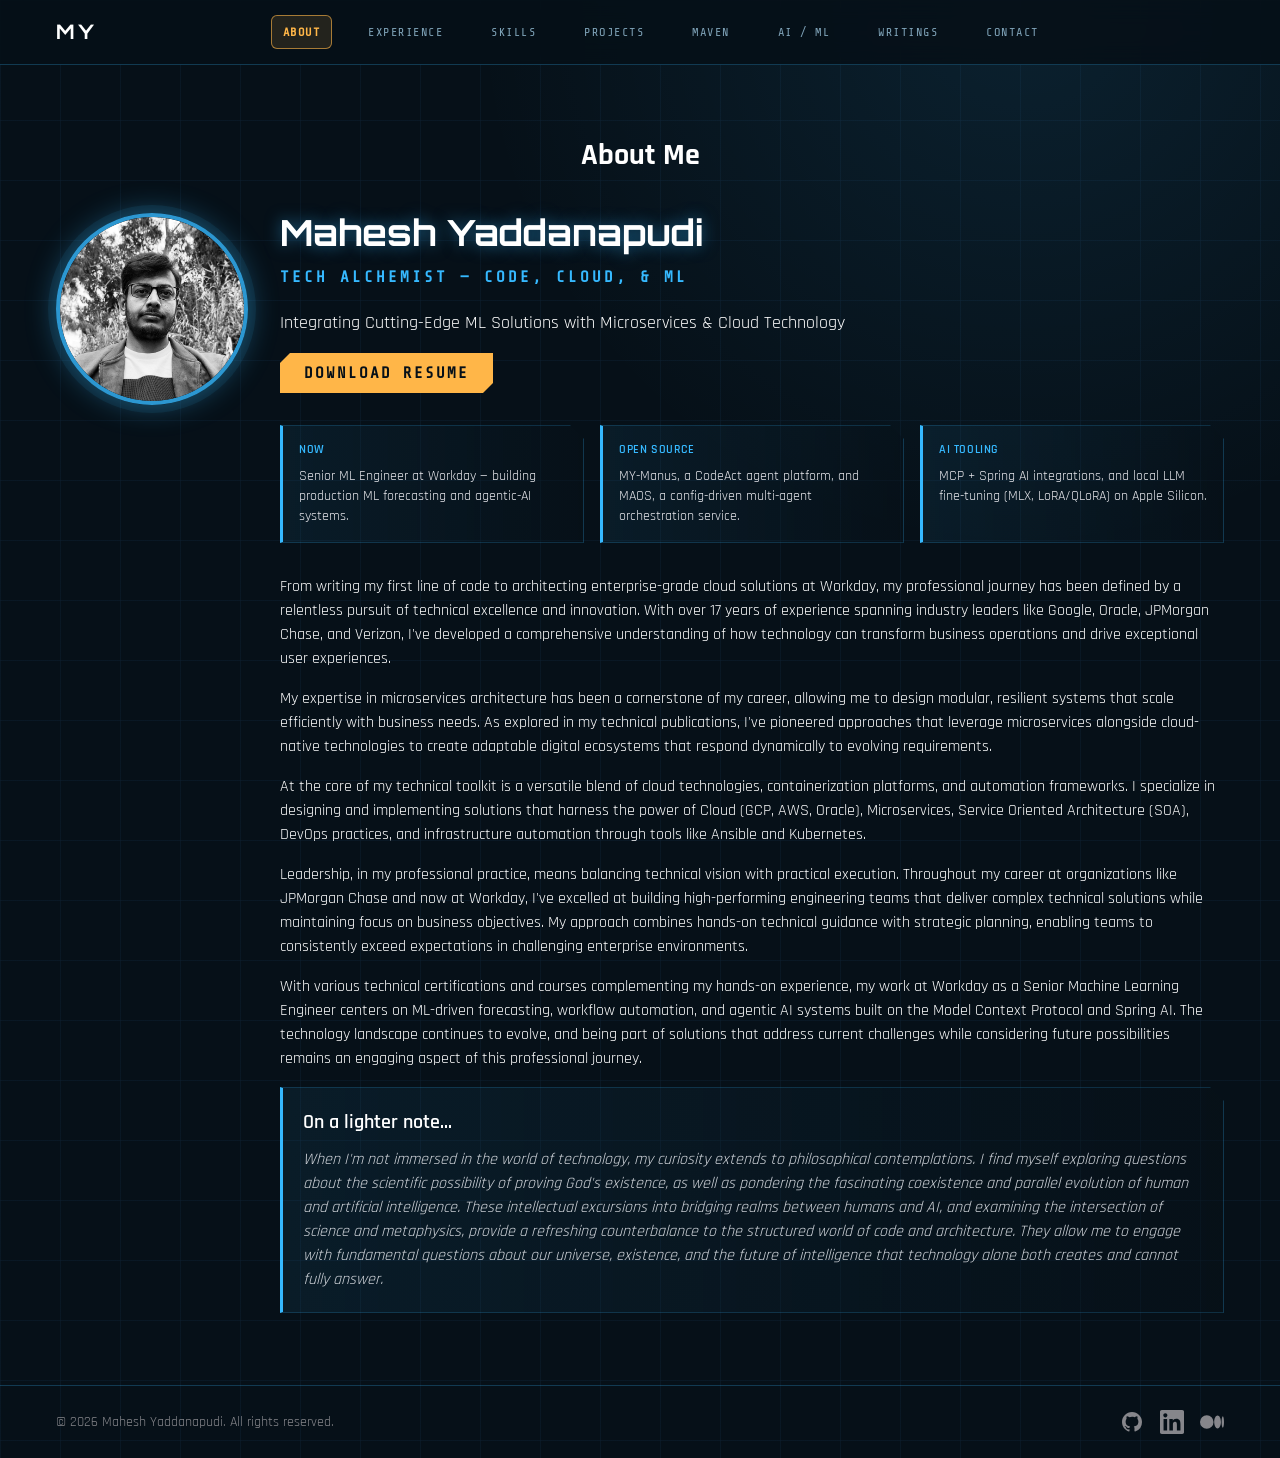
==== commit 88c507cc: "deploy: maheshyaddanapudi/maheshyaddanapudi.com@2fcfe3c1dcd097bd42b0671548992f288a56b14f" ====
--- a/index.html
+++ b/index.html
@@ -1 +1 @@
-<!DOCTYPE html><html data-theme="terminal"><head><meta charSet="utf-8"/><meta name="viewport" content="width=device-width"/><meta name="next-head-count" content="2"/><link rel="preload" href="./_next/static/css/9858b6fc4fe7933f.css" as="style"/><link rel="stylesheet" href="./_next/static/css/9858b6fc4fe7933f.css" data-n-g=""/><noscript data-n-css=""></noscript><script defer="" nomodule="" src="./_next/static/chunks/polyfills-c67a75d1b6f99dc8.js"></script><script src="./_next/static/chunks/webpack-bfe1d48b31130ebc.js" defer=""></script><script src="./_next/static/chunks/framework-6805d7a71c2d770b.js" defer=""></script><script src="./_next/static/chunks/main-7c4451b2e42f13e0.js" defer=""></script><script src="./_next/static/chunks/pages/_app-365d27d290105d5b.js" defer=""></script><script src="./_next/static/chunks/pages/index-37ac8a9a1e270d85.js" defer=""></script><script src="./_next/static/qdPf7gLXxdUwQPUMvg9sn/_buildManifest.js" defer=""></script><script src="./_next/static/qdPf7gLXxdUwQPUMvg9sn/_ssgManifest.js" defer=""></script></head><body><div id="__next"></div><script id="__NEXT_DATA__" type="application/json">{"props":{"pageProps":{}},"page":"/","query":{},"buildId":"qdPf7gLXxdUwQPUMvg9sn","assetPrefix":".","nextExport":true,"autoExport":true,"isFallback":false,"scriptLoader":[]}</script></body></html>+<!DOCTYPE html><html data-theme="stark-lab"><head><meta charSet="utf-8"/><meta name="viewport" content="width=device-width"/><meta name="next-head-count" content="2"/><link rel="preload" href="./_next/static/css/9858b6fc4fe7933f.css" as="style"/><link rel="stylesheet" href="./_next/static/css/9858b6fc4fe7933f.css" data-n-g=""/><noscript data-n-css=""></noscript><script defer="" nomodule="" src="./_next/static/chunks/polyfills-c67a75d1b6f99dc8.js"></script><script src="./_next/static/chunks/webpack-bfe1d48b31130ebc.js" defer=""></script><script src="./_next/static/chunks/framework-6805d7a71c2d770b.js" defer=""></script><script src="./_next/static/chunks/main-7c4451b2e42f13e0.js" defer=""></script><script src="./_next/static/chunks/pages/_app-9e6ce814c5f970cf.js" defer=""></script><script src="./_next/static/chunks/pages/index-37ac8a9a1e270d85.js" defer=""></script><script src="./_next/static/I8sru3ZHYB3OxFUF12L1V/_buildManifest.js" defer=""></script><script src="./_next/static/I8sru3ZHYB3OxFUF12L1V/_ssgManifest.js" defer=""></script></head><body><div id="__next"></div><script id="__NEXT_DATA__" type="application/json">{"props":{"pageProps":{}},"page":"/","query":{},"buildId":"I8sru3ZHYB3OxFUF12L1V","assetPrefix":".","nextExport":true,"autoExport":true,"isFallback":false,"scriptLoader":[]}</script></body></html>
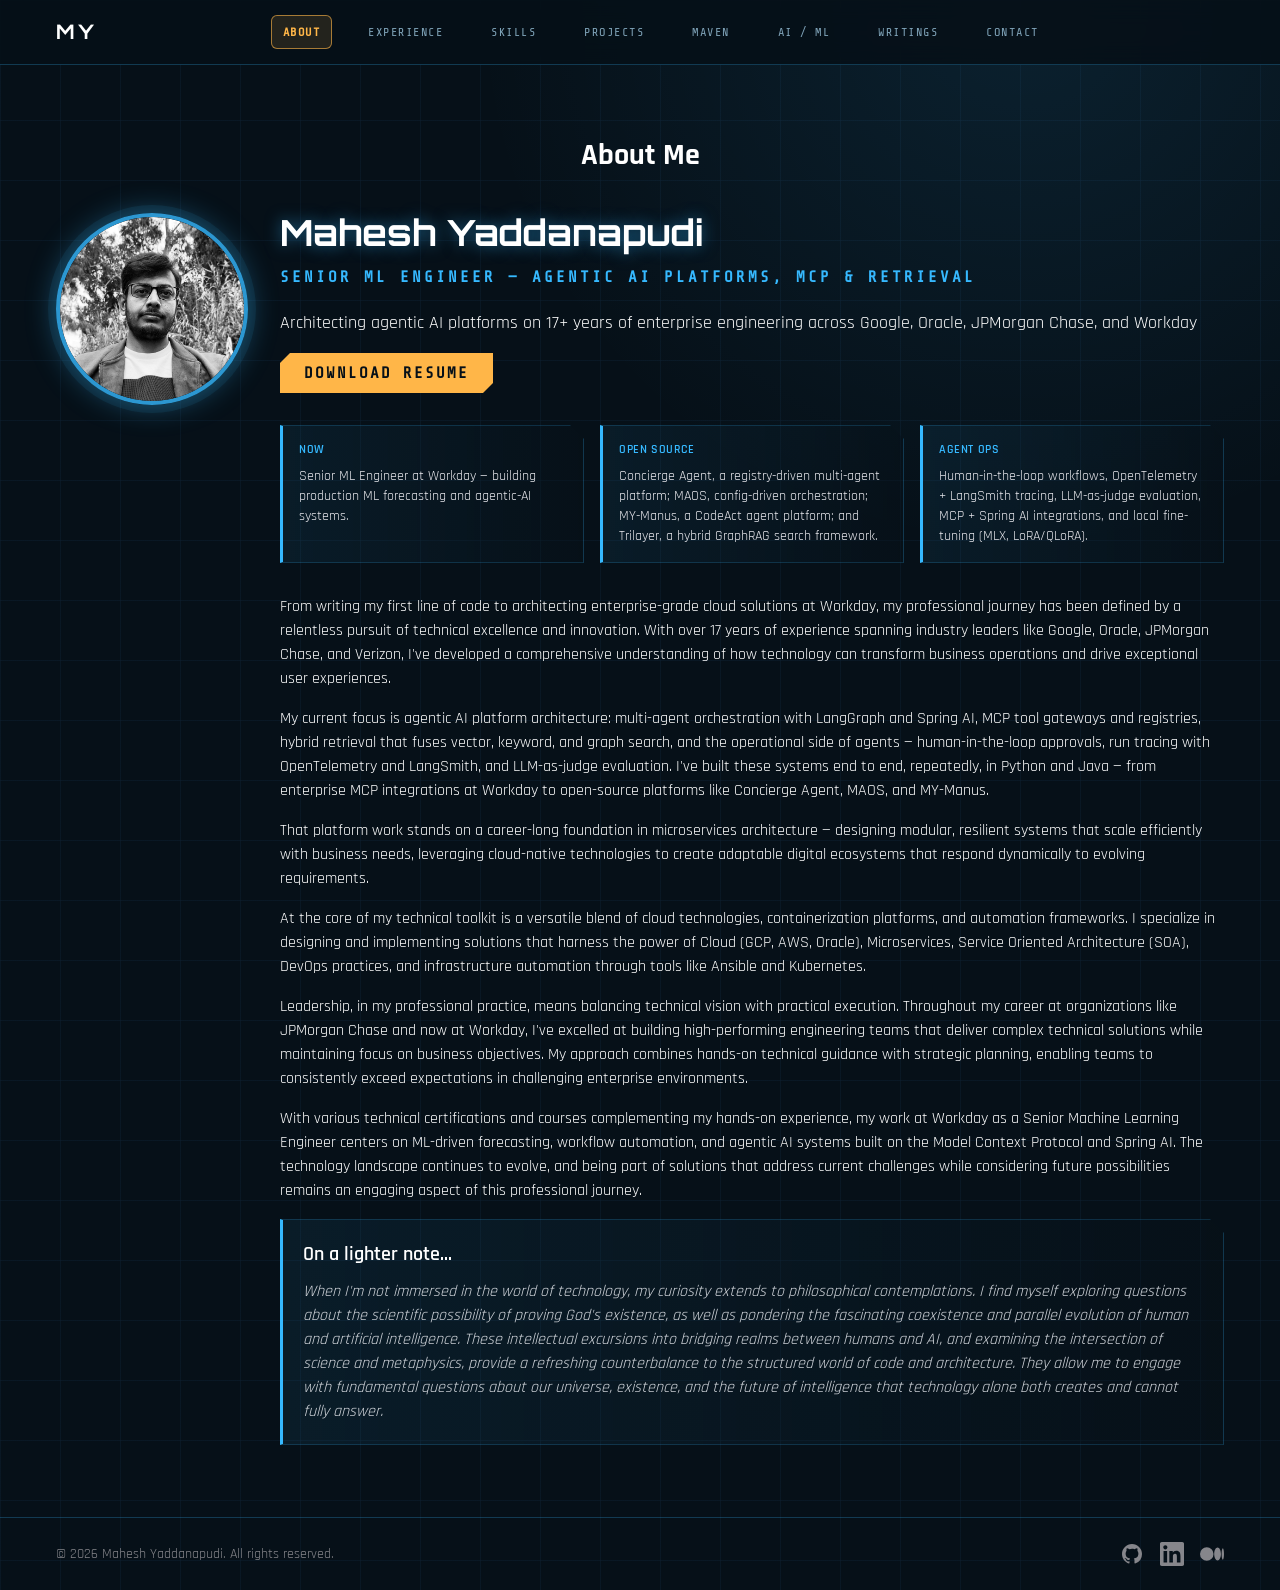
==== commit ed514153: "Refocus portfolio and resume on agentic AI platform architecture - Reposition headline/summary aroun" ====
--- a/index.html
+++ b/index.html
@@ -1 +1 @@
-<!DOCTYPE html><html data-theme="stark-lab"><head><meta charSet="utf-8"/><meta name="viewport" content="width=device-width"/><meta name="next-head-count" content="2"/><link rel="preload" href="./_next/static/css/9858b6fc4fe7933f.css" as="style"/><link rel="stylesheet" href="./_next/static/css/9858b6fc4fe7933f.css" data-n-g=""/><noscript data-n-css=""></noscript><script defer="" nomodule="" src="./_next/static/chunks/polyfills-c67a75d1b6f99dc8.js"></script><script src="./_next/static/chunks/webpack-bfe1d48b31130ebc.js" defer=""></script><script src="./_next/static/chunks/framework-6805d7a71c2d770b.js" defer=""></script><script src="./_next/static/chunks/main-7c4451b2e42f13e0.js" defer=""></script><script src="./_next/static/chunks/pages/_app-9e6ce814c5f970cf.js" defer=""></script><script src="./_next/static/chunks/pages/index-37ac8a9a1e270d85.js" defer=""></script><script src="./_next/static/I8sru3ZHYB3OxFUF12L1V/_buildManifest.js" defer=""></script><script src="./_next/static/I8sru3ZHYB3OxFUF12L1V/_ssgManifest.js" defer=""></script></head><body><div id="__next"></div><script id="__NEXT_DATA__" type="application/json">{"props":{"pageProps":{}},"page":"/","query":{},"buildId":"I8sru3ZHYB3OxFUF12L1V","assetPrefix":".","nextExport":true,"autoExport":true,"isFallback":false,"scriptLoader":[]}</script></body></html>+<!DOCTYPE html><html data-theme="stark-lab"><head><meta charSet="utf-8"/><meta name="viewport" content="width=device-width"/><meta name="next-head-count" content="2"/><link rel="preload" href="./_next/static/css/9858b6fc4fe7933f.css" as="style"/><link rel="stylesheet" href="./_next/static/css/9858b6fc4fe7933f.css" data-n-g=""/><noscript data-n-css=""></noscript><script defer="" nomodule="" src="./_next/static/chunks/polyfills-c67a75d1b6f99dc8.js"></script><script src="./_next/static/chunks/webpack-bfe1d48b31130ebc.js" defer=""></script><script src="./_next/static/chunks/framework-6805d7a71c2d770b.js" defer=""></script><script src="./_next/static/chunks/main-7c4451b2e42f13e0.js" defer=""></script><script src="./_next/static/chunks/pages/_app-9e6ce814c5f970cf.js" defer=""></script><script src="./_next/static/chunks/pages/index-55de5b998adff847.js" defer=""></script><script src="./_next/static/VWhmlgp2T6U0KsFIqiwQM/_buildManifest.js" defer=""></script><script src="./_next/static/VWhmlgp2T6U0KsFIqiwQM/_ssgManifest.js" defer=""></script></head><body><div id="__next"></div><script id="__NEXT_DATA__" type="application/json">{"props":{"pageProps":{}},"page":"/","query":{},"buildId":"VWhmlgp2T6U0KsFIqiwQM","assetPrefix":".","nextExport":true,"autoExport":true,"isFallback":false,"scriptLoader":[]}</script></body></html>
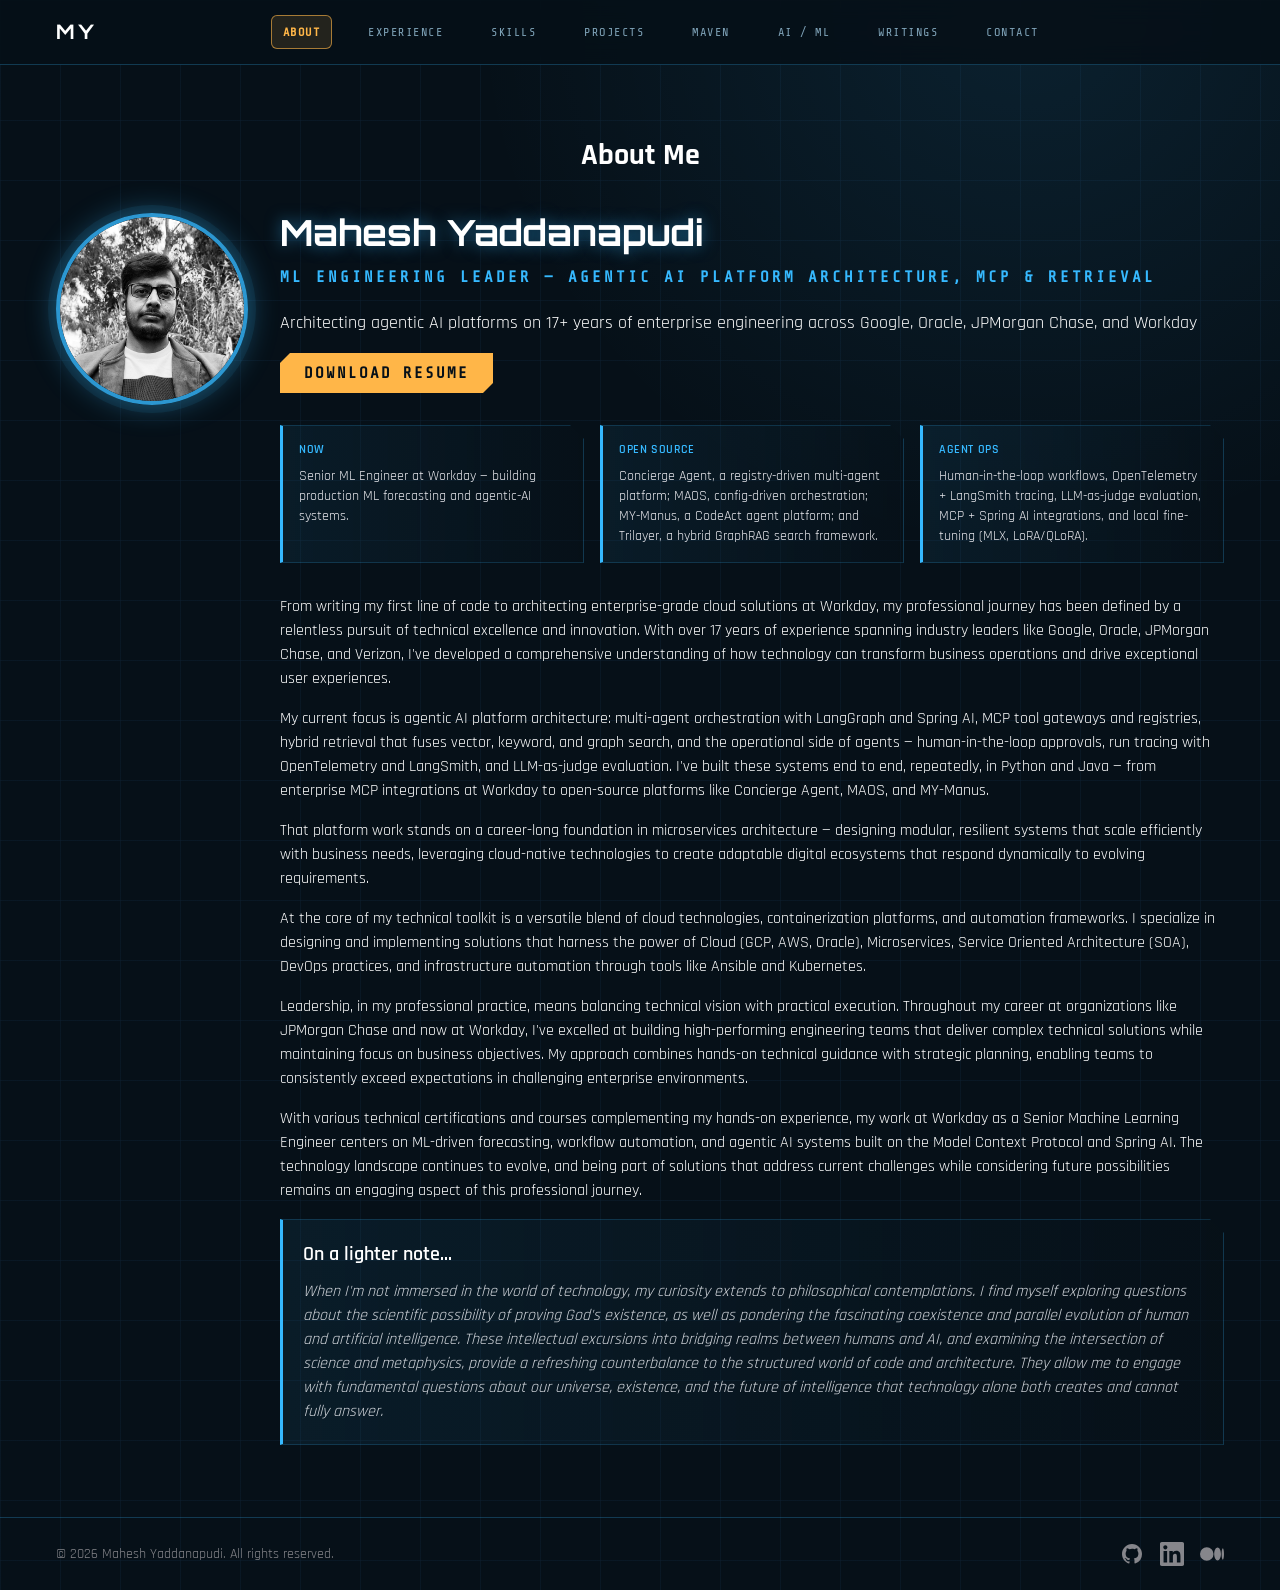
==== commit b0796f9a: "Use functional headline: ML Engineering Leader, Agentic AI Platform Architecture Replace the literal" ====
--- a/index.html
+++ b/index.html
@@ -1 +1 @@
-<!DOCTYPE html><html data-theme="stark-lab"><head><meta charSet="utf-8"/><meta name="viewport" content="width=device-width"/><meta name="next-head-count" content="2"/><link rel="preload" href="./_next/static/css/9858b6fc4fe7933f.css" as="style"/><link rel="stylesheet" href="./_next/static/css/9858b6fc4fe7933f.css" data-n-g=""/><noscript data-n-css=""></noscript><script defer="" nomodule="" src="./_next/static/chunks/polyfills-c67a75d1b6f99dc8.js"></script><script src="./_next/static/chunks/webpack-bfe1d48b31130ebc.js" defer=""></script><script src="./_next/static/chunks/framework-6805d7a71c2d770b.js" defer=""></script><script src="./_next/static/chunks/main-7c4451b2e42f13e0.js" defer=""></script><script src="./_next/static/chunks/pages/_app-9e6ce814c5f970cf.js" defer=""></script><script src="./_next/static/chunks/pages/index-55de5b998adff847.js" defer=""></script><script src="./_next/static/VWhmlgp2T6U0KsFIqiwQM/_buildManifest.js" defer=""></script><script src="./_next/static/VWhmlgp2T6U0KsFIqiwQM/_ssgManifest.js" defer=""></script></head><body><div id="__next"></div><script id="__NEXT_DATA__" type="application/json">{"props":{"pageProps":{}},"page":"/","query":{},"buildId":"VWhmlgp2T6U0KsFIqiwQM","assetPrefix":".","nextExport":true,"autoExport":true,"isFallback":false,"scriptLoader":[]}</script></body></html>+<!DOCTYPE html><html data-theme="stark-lab"><head><meta charSet="utf-8"/><meta name="viewport" content="width=device-width"/><meta name="next-head-count" content="2"/><link rel="preload" href="./_next/static/css/9858b6fc4fe7933f.css" as="style"/><link rel="stylesheet" href="./_next/static/css/9858b6fc4fe7933f.css" data-n-g=""/><noscript data-n-css=""></noscript><script defer="" nomodule="" src="./_next/static/chunks/polyfills-c67a75d1b6f99dc8.js"></script><script src="./_next/static/chunks/webpack-bfe1d48b31130ebc.js" defer=""></script><script src="./_next/static/chunks/framework-6805d7a71c2d770b.js" defer=""></script><script src="./_next/static/chunks/main-7c4451b2e42f13e0.js" defer=""></script><script src="./_next/static/chunks/pages/_app-f269f569ddcd94c3.js" defer=""></script><script src="./_next/static/chunks/pages/index-e8645cda8ac00fea.js" defer=""></script><script src="./_next/static/t-Y-d3lnxWCeg-eSou7a9/_buildManifest.js" defer=""></script><script src="./_next/static/t-Y-d3lnxWCeg-eSou7a9/_ssgManifest.js" defer=""></script></head><body><div id="__next"></div><script id="__NEXT_DATA__" type="application/json">{"props":{"pageProps":{}},"page":"/","query":{},"buildId":"t-Y-d3lnxWCeg-eSou7a9","assetPrefix":".","nextExport":true,"autoExport":true,"isFallback":false,"scriptLoader":[]}</script></body></html>
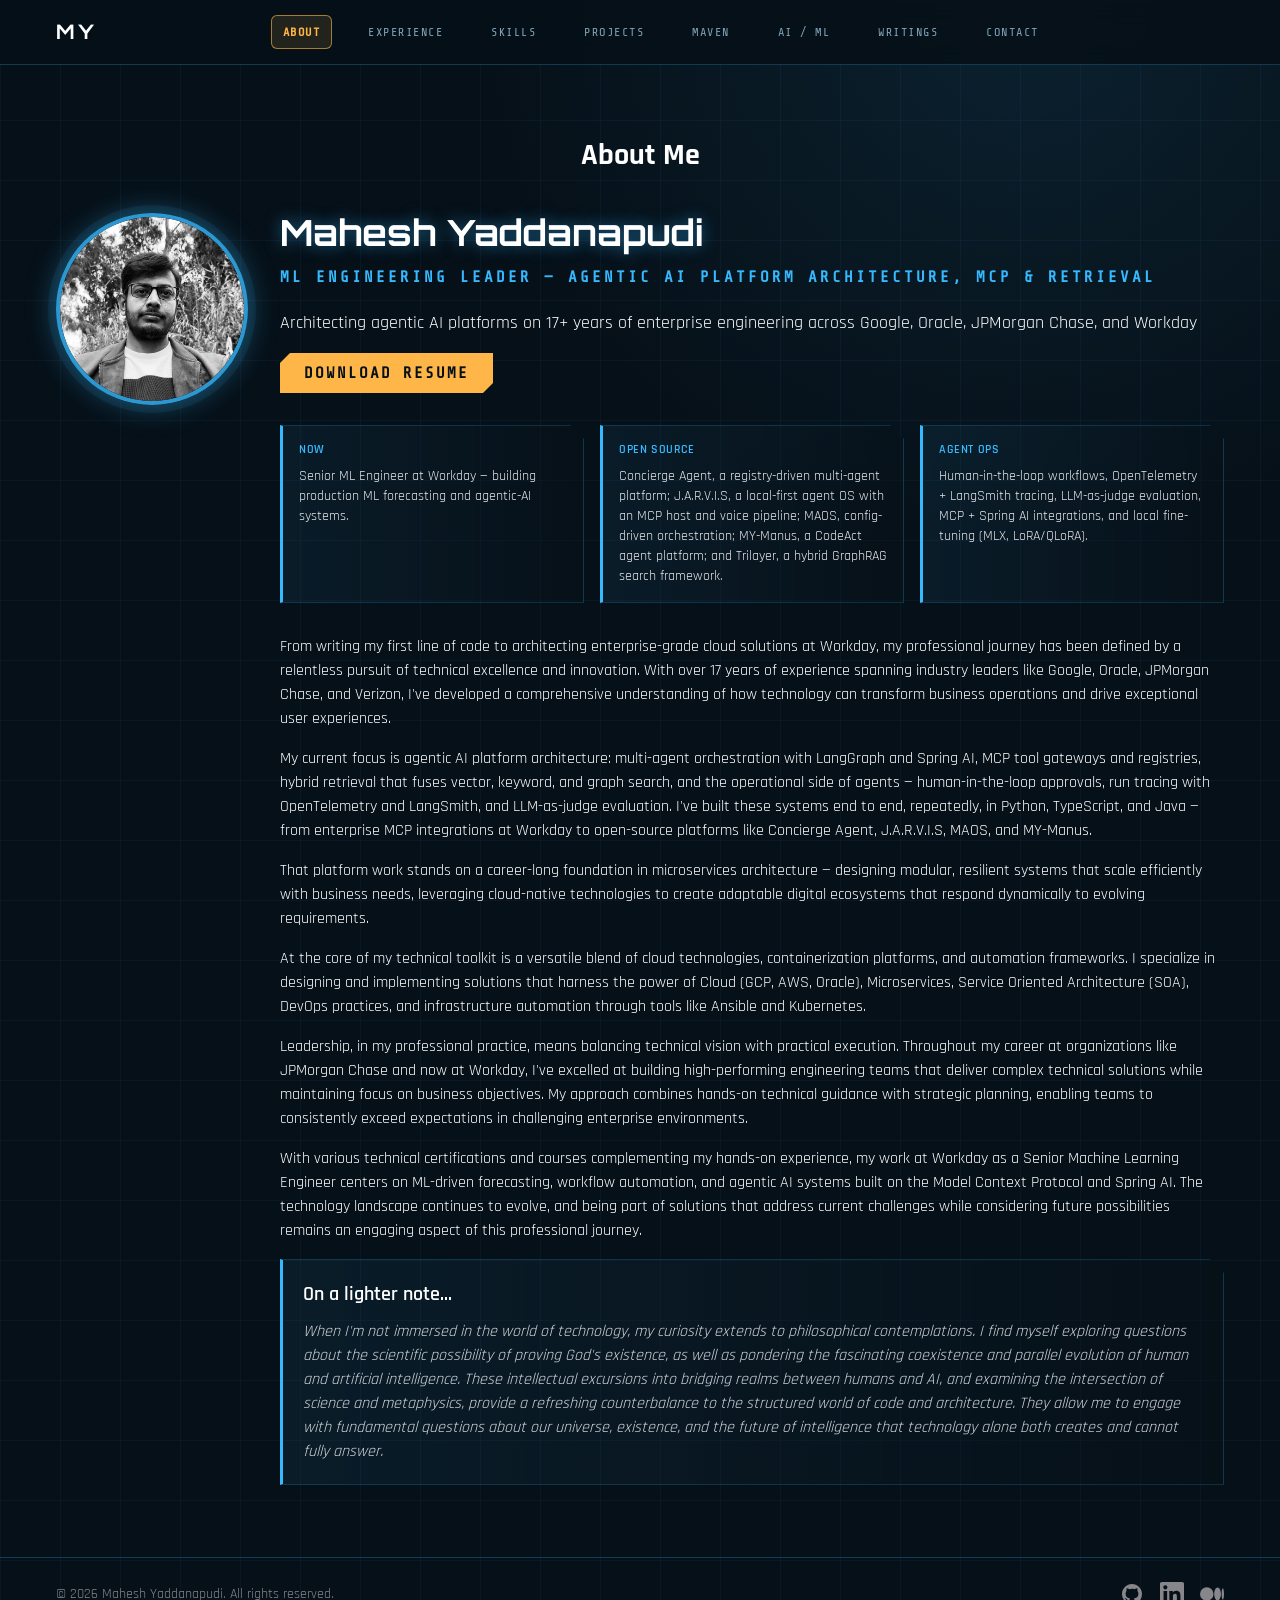
==== commit e5e4eb39: "Add J.A.R.V.I.S and whisper-flow-local to projects, resume, and skills Both repos are now public wit" ====
--- a/index.html
+++ b/index.html
@@ -1 +1 @@
-<!DOCTYPE html><html data-theme="stark-lab"><head><meta charSet="utf-8"/><meta name="viewport" content="width=device-width"/><meta name="next-head-count" content="2"/><link rel="preload" href="./_next/static/css/9858b6fc4fe7933f.css" as="style"/><link rel="stylesheet" href="./_next/static/css/9858b6fc4fe7933f.css" data-n-g=""/><noscript data-n-css=""></noscript><script defer="" nomodule="" src="./_next/static/chunks/polyfills-c67a75d1b6f99dc8.js"></script><script src="./_next/static/chunks/webpack-bfe1d48b31130ebc.js" defer=""></script><script src="./_next/static/chunks/framework-6805d7a71c2d770b.js" defer=""></script><script src="./_next/static/chunks/main-7c4451b2e42f13e0.js" defer=""></script><script src="./_next/static/chunks/pages/_app-f269f569ddcd94c3.js" defer=""></script><script src="./_next/static/chunks/pages/index-e8645cda8ac00fea.js" defer=""></script><script src="./_next/static/t-Y-d3lnxWCeg-eSou7a9/_buildManifest.js" defer=""></script><script src="./_next/static/t-Y-d3lnxWCeg-eSou7a9/_ssgManifest.js" defer=""></script></head><body><div id="__next"></div><script id="__NEXT_DATA__" type="application/json">{"props":{"pageProps":{}},"page":"/","query":{},"buildId":"t-Y-d3lnxWCeg-eSou7a9","assetPrefix":".","nextExport":true,"autoExport":true,"isFallback":false,"scriptLoader":[]}</script></body></html>+<!DOCTYPE html><html data-theme="stark-lab"><head><meta charSet="utf-8"/><meta name="viewport" content="width=device-width"/><meta name="next-head-count" content="2"/><link rel="preload" href="./_next/static/css/9858b6fc4fe7933f.css" as="style"/><link rel="stylesheet" href="./_next/static/css/9858b6fc4fe7933f.css" data-n-g=""/><noscript data-n-css=""></noscript><script defer="" nomodule="" src="./_next/static/chunks/polyfills-c67a75d1b6f99dc8.js"></script><script src="./_next/static/chunks/webpack-bfe1d48b31130ebc.js" defer=""></script><script src="./_next/static/chunks/framework-6805d7a71c2d770b.js" defer=""></script><script src="./_next/static/chunks/main-7c4451b2e42f13e0.js" defer=""></script><script src="./_next/static/chunks/pages/_app-f269f569ddcd94c3.js" defer=""></script><script src="./_next/static/chunks/pages/index-d37e7cdc2ed400e4.js" defer=""></script><script src="./_next/static/jb5fzeUNTYiJawgfYIH1k/_buildManifest.js" defer=""></script><script src="./_next/static/jb5fzeUNTYiJawgfYIH1k/_ssgManifest.js" defer=""></script></head><body><div id="__next"></div><script id="__NEXT_DATA__" type="application/json">{"props":{"pageProps":{}},"page":"/","query":{},"buildId":"jb5fzeUNTYiJawgfYIH1k","assetPrefix":".","nextExport":true,"autoExport":true,"isFallback":false,"scriptLoader":[]}</script></body></html>
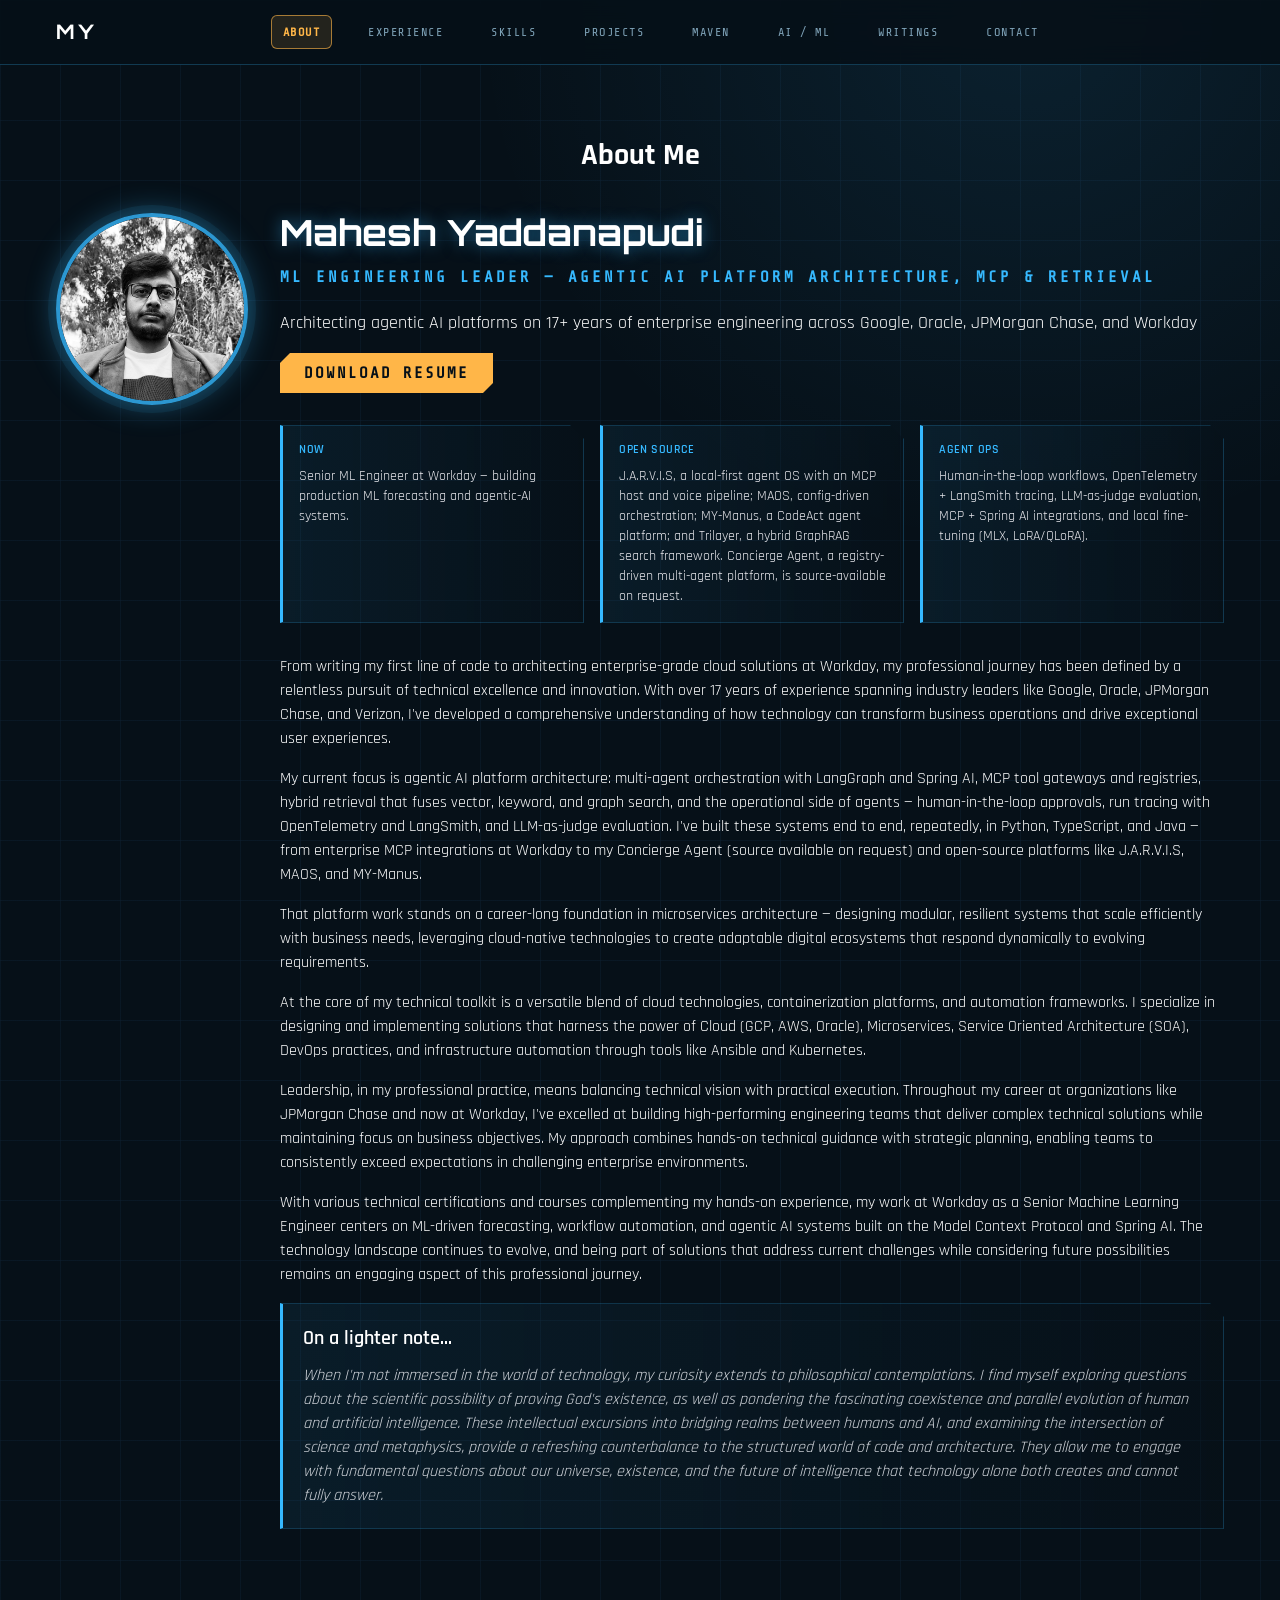
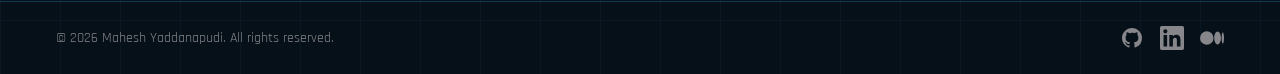
==== commit caba72ff: "deploy: maheshyaddanapudi/maheshyaddanapudi.com@12d8fbcb9d3978694060836e6ef90321d453011c" ====
--- a/index.html
+++ b/index.html
@@ -1 +1 @@
-<!DOCTYPE html><html data-theme="stark-lab"><head><meta charSet="utf-8"/><meta name="viewport" content="width=device-width"/><meta name="next-head-count" content="2"/><link rel="preload" href="./_next/static/css/9858b6fc4fe7933f.css" as="style"/><link rel="stylesheet" href="./_next/static/css/9858b6fc4fe7933f.css" data-n-g=""/><noscript data-n-css=""></noscript><script defer="" nomodule="" src="./_next/static/chunks/polyfills-c67a75d1b6f99dc8.js"></script><script src="./_next/static/chunks/webpack-bfe1d48b31130ebc.js" defer=""></script><script src="./_next/static/chunks/framework-6805d7a71c2d770b.js" defer=""></script><script src="./_next/static/chunks/main-7c4451b2e42f13e0.js" defer=""></script><script src="./_next/static/chunks/pages/_app-f269f569ddcd94c3.js" defer=""></script><script src="./_next/static/chunks/pages/index-d37e7cdc2ed400e4.js" defer=""></script><script src="./_next/static/jb5fzeUNTYiJawgfYIH1k/_buildManifest.js" defer=""></script><script src="./_next/static/jb5fzeUNTYiJawgfYIH1k/_ssgManifest.js" defer=""></script></head><body><div id="__next"></div><script id="__NEXT_DATA__" type="application/json">{"props":{"pageProps":{}},"page":"/","query":{},"buildId":"jb5fzeUNTYiJawgfYIH1k","assetPrefix":".","nextExport":true,"autoExport":true,"isFallback":false,"scriptLoader":[]}</script></body></html>+<!DOCTYPE html><html data-theme="stark-lab"><head><meta charSet="utf-8"/><meta name="viewport" content="width=device-width"/><meta name="next-head-count" content="2"/><link rel="preload" href="./_next/static/css/e2c03eb357e73d80.css" as="style"/><link rel="stylesheet" href="./_next/static/css/e2c03eb357e73d80.css" data-n-g=""/><noscript data-n-css=""></noscript><script defer="" nomodule="" src="./_next/static/chunks/polyfills-c67a75d1b6f99dc8.js"></script><script src="./_next/static/chunks/webpack-bfe1d48b31130ebc.js" defer=""></script><script src="./_next/static/chunks/framework-6805d7a71c2d770b.js" defer=""></script><script src="./_next/static/chunks/main-7c4451b2e42f13e0.js" defer=""></script><script src="./_next/static/chunks/pages/_app-f269f569ddcd94c3.js" defer=""></script><script src="./_next/static/chunks/pages/index-acaafd783d97a468.js" defer=""></script><script src="./_next/static/ELgwCxrvv9Tg5EN-obfPn/_buildManifest.js" defer=""></script><script src="./_next/static/ELgwCxrvv9Tg5EN-obfPn/_ssgManifest.js" defer=""></script></head><body><div id="__next"></div><script id="__NEXT_DATA__" type="application/json">{"props":{"pageProps":{}},"page":"/","query":{},"buildId":"ELgwCxrvv9Tg5EN-obfPn","assetPrefix":".","nextExport":true,"autoExport":true,"isFallback":false,"scriptLoader":[]}</script></body></html>
--- a/_next/static/css/e2c03eb357e73d80.css
+++ b/_next/static/css/e2c03eb357e73d80.css
@@ -0,0 +1,3 @@
+*,:after,:before{--tw-border-spacing-x:0;--tw-border-spacing-y:0;--tw-translate-x:0;--tw-translate-y:0;--tw-rotate:0;--tw-skew-x:0;--tw-skew-y:0;--tw-scale-x:1;--tw-scale-y:1;--tw-pan-x: ;--tw-pan-y: ;--tw-pinch-zoom: ;--tw-scroll-snap-strictness:proximity;--tw-gradient-from-position: ;--tw-gradient-via-position: ;--tw-gradient-to-position: ;--tw-ordinal: ;--tw-slashed-zero: ;--tw-numeric-figure: ;--tw-numeric-spacing: ;--tw-numeric-fraction: ;--tw-ring-inset: ;--tw-ring-offset-width:0px;--tw-ring-offset-color:#fff;--tw-ring-color:rgba(59,130,246,.5);--tw-ring-offset-shadow:0 0 #0000;--tw-ring-shadow:0 0 #0000;--tw-shadow:0 0 #0000;--tw-shadow-colored:0 0 #0000;--tw-blur: ;--tw-brightness: ;--tw-contrast: ;--tw-grayscale: ;--tw-hue-rotate: ;--tw-invert: ;--tw-saturate: ;--tw-sepia: ;--tw-drop-shadow: ;--tw-backdrop-blur: ;--tw-backdrop-brightness: ;--tw-backdrop-contrast: ;--tw-backdrop-grayscale: ;--tw-backdrop-hue-rotate: ;--tw-backdrop-invert: ;--tw-backdrop-opacity: ;--tw-backdrop-saturate: ;--tw-backdrop-sepia: ;--tw-contain-size: ;--tw-contain-layout: ;--tw-contain-paint: ;--tw-contain-style: }::backdrop{--tw-border-spacing-x:0;--tw-border-spacing-y:0;--tw-translate-x:0;--tw-translate-y:0;--tw-rotate:0;--tw-skew-x:0;--tw-skew-y:0;--tw-scale-x:1;--tw-scale-y:1;--tw-pan-x: ;--tw-pan-y: ;--tw-pinch-zoom: ;--tw-scroll-snap-strictness:proximity;--tw-gradient-from-position: ;--tw-gradient-via-position: ;--tw-gradient-to-position: ;--tw-ordinal: ;--tw-slashed-zero: ;--tw-numeric-figure: ;--tw-numeric-spacing: ;--tw-numeric-fraction: ;--tw-ring-inset: ;--tw-ring-offset-width:0px;--tw-ring-offset-color:#fff;--tw-ring-color:rgba(59,130,246,.5);--tw-ring-offset-shadow:0 0 #0000;--tw-ring-shadow:0 0 #0000;--tw-shadow:0 0 #0000;--tw-shadow-colored:0 0 #0000;--tw-blur: ;--tw-brightness: ;--tw-contrast: ;--tw-grayscale: ;--tw-hue-rotate: ;--tw-invert: ;--tw-saturate: ;--tw-sepia: ;--tw-drop-shadow: ;--tw-backdrop-blur: ;--tw-backdrop-brightness: ;--tw-backdrop-contrast: ;--tw-backdrop-grayscale: ;--tw-backdrop-hue-rotate: ;--tw-backdrop-invert: ;--tw-backdrop-opacity: ;--tw-backdrop-saturate: ;--tw-backdrop-sepia: ;--tw-contain-size: ;--tw-contain-layout: ;--tw-contain-paint: ;--tw-contain-style: }/*
+! tailwindcss v3.4.17 | MIT License | https://tailwindcss.com
+*/*,:after,:before{box-sizing:border-box;border:0 solid #e8e8ed}:after,:before{--tw-content:""}:host,html{line-height:1.5;-webkit-text-size-adjust:100%;-moz-tab-size:4;-o-tab-size:4;tab-size:4;font-family:SF Pro Display,Inter,-apple-system,BlinkMacSystemFont,sans-serif;font-feature-settings:normal;font-variation-settings:normal;-webkit-tap-highlight-color:transparent}body{margin:0;line-height:inherit}hr{height:0;color:inherit;border-top-width:1px}abbr:where([title]){-webkit-text-decoration:underline dotted;text-decoration:underline dotted}h1,h2,h3,h4,h5,h6{font-size:inherit;font-weight:inherit}a{color:inherit;text-decoration:inherit}b,strong{font-weight:bolder}code,kbd,pre,samp{font-family:SF Mono,Menlo,monospace;font-feature-settings:normal;font-variation-settings:normal;font-size:1em}small{font-size:80%}sub,sup{font-size:75%;line-height:0;position:relative;vertical-align:baseline}sub{bottom:-.25em}sup{top:-.5em}table{text-indent:0;border-color:inherit;border-collapse:collapse}button,input,optgroup,select,textarea{font-family:inherit;font-feature-settings:inherit;font-variation-settings:inherit;font-size:100%;font-weight:inherit;line-height:inherit;letter-spacing:inherit;color:inherit;margin:0;padding:0}button,select{text-transform:none}button,input:where([type=button]),input:where([type=reset]),input:where([type=submit]){-webkit-appearance:button;background-color:transparent;background-image:none}:-moz-focusring{outline:auto}:-moz-ui-invalid{box-shadow:none}progress{vertical-align:baseline}::-webkit-inner-spin-button,::-webkit-outer-spin-button{height:auto}[type=search]{-webkit-appearance:textfield;outline-offset:-2px}::-webkit-search-decoration{-webkit-appearance:none}::-webkit-file-upload-button{-webkit-appearance:button;font:inherit}summary{display:list-item}blockquote,dd,dl,figure,h1,h2,h3,h4,h5,h6,hr,p,pre{margin:0}fieldset{margin:0}fieldset,legend{padding:0}menu,ol,ul{list-style:none;margin:0;padding:0}dialog{padding:0}textarea{resize:vertical}input::-moz-placeholder,textarea::-moz-placeholder{opacity:1;color:#86868b}input::placeholder,textarea::placeholder{opacity:1;color:#86868b}[role=button],button{cursor:pointer}:disabled{cursor:default}audio,canvas,embed,iframe,img,object,svg,video{display:block;vertical-align:middle}img,video{max-width:100%;height:auto}[hidden]:where(:not([hidden=until-found])){display:none}.container{width:100%}@media (min-width:640px){.container{max-width:640px}}@media (min-width:768px){.container{max-width:768px}}@media (min-width:1024px){.container{max-width:1024px}}@media (min-width:1280px){.container{max-width:1280px}}@media (min-width:1536px){.container{max-width:1536px}}.sr-only{width:1px;height:1px;padding:0;margin:-1px;overflow:hidden;clip:rect(0,0,0,0);white-space:nowrap;border-width:0}.absolute,.sr-only{position:absolute}.relative{position:relative}.sticky{position:sticky}.inset-0{inset:0}.top-0{top:0}.z-50{z-index:50}.mx-auto{margin-left:auto;margin-right:auto}.my-4{margin-top:1rem;margin-bottom:1rem}.mb-10{margin-bottom:2.5rem}.mb-12{margin-bottom:3rem}.mb-2{margin-bottom:.5rem}.mb-3{margin-bottom:.75rem}.mb-4{margin-bottom:1rem}.mb-6{margin-bottom:1.5rem}.mb-8{margin-bottom:2rem}.ml-2{margin-left:.5rem}.mr-1{margin-right:.25rem}.mr-3{margin-right:.75rem}.mt-1{margin-top:.25rem}.mt-10{margin-top:2.5rem}.mt-2{margin-top:.5rem}.mt-4{margin-top:1rem}.mt-8{margin-top:2rem}.block{display:block}.inline-block{display:inline-block}.flex{display:flex}.table{display:table}.grid{display:grid}.hidden{display:none}.h-16{height:4rem}.h-4{height:1rem}.h-48{height:12rem}.h-5{height:1.25rem}.h-6{height:1.5rem}.h-64{height:16rem}.h-8{height:2rem}.h-full{height:100%}.min-h-screen{min-height:100vh}.w-24{width:6rem}.w-4{width:1rem}.w-48{width:12rem}.w-5{width:1.25rem}.w-6{width:1.5rem}.w-64{width:16rem}.w-8{width:2rem}.w-full{width:100%}.max-w-2xl{max-width:42rem}.flex-1{flex:1 1 0%}.flex-shrink-0{flex-shrink:0}.transform{transform:translate(var(--tw-translate-x),var(--tw-translate-y)) rotate(var(--tw-rotate)) skewX(var(--tw-skew-x)) skewY(var(--tw-skew-y)) scaleX(var(--tw-scale-x)) scaleY(var(--tw-scale-y))}.resize{resize:both}.list-disc{list-style-type:disc}.grid-cols-1{grid-template-columns:repeat(1,minmax(0,1fr))}.flex-col{flex-direction:column}.flex-wrap{flex-wrap:wrap}.items-start{align-items:flex-start}.items-center{align-items:center}.justify-end{justify-content:flex-end}.justify-center{justify-content:center}.justify-between{justify-content:space-between}.gap-10{gap:2.5rem}.gap-2{gap:.5rem}.gap-4{gap:1rem}.gap-6{gap:1.5rem}.gap-8{gap:2rem}.space-x-4>:not([hidden])~:not([hidden]){--tw-space-x-reverse:0;margin-right:calc(1rem * var(--tw-space-x-reverse));margin-left:calc(1rem * calc(1 - var(--tw-space-x-reverse)))}.space-x-6>:not([hidden])~:not([hidden]){--tw-space-x-reverse:0;margin-right:calc(1.5rem * var(--tw-space-x-reverse));margin-left:calc(1.5rem * calc(1 - var(--tw-space-x-reverse)))}.space-y-1>:not([hidden])~:not([hidden]){--tw-space-y-reverse:0;margin-top:calc(.25rem * calc(1 - var(--tw-space-y-reverse)));margin-bottom:calc(.25rem * var(--tw-space-y-reverse))}.space-y-12>:not([hidden])~:not([hidden]){--tw-space-y-reverse:0;margin-top:calc(3rem * calc(1 - var(--tw-space-y-reverse)));margin-bottom:calc(3rem * var(--tw-space-y-reverse))}.space-y-2>:not([hidden])~:not([hidden]){--tw-space-y-reverse:0;margin-top:calc(.5rem * calc(1 - var(--tw-space-y-reverse)));margin-bottom:calc(.5rem * var(--tw-space-y-reverse))}.space-y-4>:not([hidden])~:not([hidden]){--tw-space-y-reverse:0;margin-top:calc(1rem * calc(1 - var(--tw-space-y-reverse)));margin-bottom:calc(1rem * var(--tw-space-y-reverse))}.space-y-6>:not([hidden])~:not([hidden]){--tw-space-y-reverse:0;margin-top:calc(1.5rem * calc(1 - var(--tw-space-y-reverse)));margin-bottom:calc(1.5rem * var(--tw-space-y-reverse))}.space-y-8>:not([hidden])~:not([hidden]){--tw-space-y-reverse:0;margin-top:calc(2rem * calc(1 - var(--tw-space-y-reverse)));margin-bottom:calc(2rem * var(--tw-space-y-reverse))}.overflow-hidden{overflow:hidden}.overflow-x-auto{overflow-x:auto}.rounded-2xl{border-radius:1rem}.rounded-full{border-radius:9999px}.rounded-lg{border-radius:.5rem}.rounded-md{border-radius:.375rem}.rounded-xl{border-radius:.75rem}.border{border-width:1px}.border-4{border-width:4px}.border-b{border-bottom-width:1px}.border-t{border-top-width:1px}.border-gray-200{--tw-border-opacity:1;border-color:rgb(232 232 237/var(--tw-border-opacity,1))}.border-gray-700{--tw-border-opacity:1;border-color:rgb(55 65 81/var(--tw-border-opacity,1))}.border-gray-700\/30{border-color:rgba(55,65,81,.3)}.border-gray-800\/30{border-color:rgba(29,29,31,.3)}.bg-black\/90{background-color:rgba(0,0,0,.9)}.bg-gray-100{--tw-bg-opacity:1;background-color:rgb(245 245 247/var(--tw-bg-opacity,1))}.bg-gray-200{--tw-bg-opacity:1;background-color:rgb(232 232 237/var(--tw-bg-opacity,1))}.bg-gray-300{--tw-bg-opacity:1;background-color:rgb(209 213 219/var(--tw-bg-opacity,1))}.bg-gray-50{--tw-bg-opacity:1;background-color:rgb(249 250 251/var(--tw-bg-opacity,1))}.bg-gray-600{--tw-bg-opacity:1;background-color:rgb(110 110 115/var(--tw-bg-opacity,1))}.bg-purple-900{--tw-bg-opacity:1;background-color:rgb(88 28 135/var(--tw-bg-opacity,1))}.bg-transparent{background-color:transparent}.bg-white{--tw-bg-opacity:1;background-color:rgb(255 255 255/var(--tw-bg-opacity,1))}.object-cover{-o-object-fit:cover;object-fit:cover}.p-1\.5{padding:.375rem}.p-2{padding:.5rem}.p-4{padding:1rem}.p-5{padding:1.25rem}.p-6{padding:1.5rem}.px-2{padding-left:.5rem;padding-right:.5rem}.px-3{padding-left:.75rem;padding-right:.75rem}.px-4{padding-left:1rem;padding-right:1rem}.px-6{padding-left:1.5rem;padding-right:1.5rem}.py-1{padding-top:.25rem;padding-bottom:.25rem}.py-10{padding-top:2.5rem;padding-bottom:2.5rem}.py-2{padding-top:.5rem;padding-bottom:.5rem}.py-20{padding-top:5rem;padding-bottom:5rem}.py-3{padding-top:.75rem;padding-bottom:.75rem}.py-6{padding-top:1.5rem;padding-bottom:1.5rem}.py-8{padding-top:2rem;padding-bottom:2rem}.pb-4{padding-bottom:1rem}.pl-5{padding-left:1.25rem}.text-left{text-align:left}.text-center{text-align:center}.text-2xl{font-size:1.5rem;line-height:2rem}.text-3xl{font-size:1.875rem;line-height:2.25rem}.text-4xl{font-size:2.25rem;line-height:2.5rem}.text-lg{font-size:1.125rem;line-height:1.75rem}.text-sm{font-size:.875rem;line-height:1.25rem}.text-xl{font-size:1.25rem;line-height:1.75rem}.text-xs{font-size:.75rem;line-height:1rem}.font-bold{font-weight:700}.font-medium{font-weight:500}.font-semibold{font-weight:600}.uppercase{text-transform:uppercase}.italic{font-style:italic}.tracking-wider{letter-spacing:.05em}.text-black{--tw-text-opacity:1;color:rgb(0 0 0/var(--tw-text-opacity,1))}.text-blue-600{--tw-text-opacity:1;color:rgb(0 102 204/var(--tw-text-opacity,1))}.text-gray-300{--tw-text-opacity:1;color:rgb(209 213 219/var(--tw-text-opacity,1))}.text-gray-400{--tw-text-opacity:1;color:rgb(134 134 139/var(--tw-text-opacity,1))}.text-gray-500{--tw-text-opacity:1;color:rgb(107 114 128/var(--tw-text-opacity,1))}.text-gray-600{--tw-text-opacity:1;color:rgb(110 110 115/var(--tw-text-opacity,1))}.text-gray-700{--tw-text-opacity:1;color:rgb(55 65 81/var(--tw-text-opacity,1))}.text-gray-800{--tw-text-opacity:1;color:rgb(29 29 31/var(--tw-text-opacity,1))}.text-gray-900{--tw-text-opacity:1;color:rgb(18 18 18/var(--tw-text-opacity,1))}.text-purple-600{--tw-text-opacity:1;color:rgb(147 51 234/var(--tw-text-opacity,1))}.text-teal-600{--tw-text-opacity:1;color:rgb(13 148 136/var(--tw-text-opacity,1))}.text-white{--tw-text-opacity:1;color:rgb(255 255 255/var(--tw-text-opacity,1))}.no-underline{text-decoration-line:none}.backdrop-blur-md{--tw-backdrop-blur:blur(12px);-webkit-backdrop-filter:var(--tw-backdrop-blur) var(--tw-backdrop-brightness) var(--tw-backdrop-contrast) var(--tw-backdrop-grayscale) var(--tw-backdrop-hue-rotate) var(--tw-backdrop-invert) var(--tw-backdrop-opacity) var(--tw-backdrop-saturate) var(--tw-backdrop-sepia);backdrop-filter:var(--tw-backdrop-blur) var(--tw-backdrop-brightness) var(--tw-backdrop-contrast) var(--tw-backdrop-grayscale) var(--tw-backdrop-hue-rotate) var(--tw-backdrop-invert) var(--tw-backdrop-opacity) var(--tw-backdrop-saturate) var(--tw-backdrop-sepia)}.transition-colors{transition-property:color,background-color,border-color,text-decoration-color,fill,stroke;transition-timing-function:cubic-bezier(.4,0,.2,1);transition-duration:.15s}.transition-shadow{transition-property:box-shadow;transition-timing-function:cubic-bezier(.4,0,.2,1);transition-duration:.15s}.duration-200{transition-duration:.2s}@import url("https://fonts.googleapis.com/css2?family=Inter:wght@300;400;500;600;700&display=swap");:root{--foreground-rgb:0,0,0;--background-rgb:255,255,255}@media (prefers-color-scheme:dark){:root{--foreground-rgb:255,255,255;--background-rgb:0,0,0}}html{scroll-behavior:smooth}body{font-family:Inter,-apple-system,BlinkMacSystemFont,Segoe UI,Roboto,Helvetica,Arial,sans-serif;color:rgb(var(--foreground-rgb));background:rgb(var(--background-rgb))}.dark body{color:#fff;background:#000}h1,h2,h3,h4,h5,h6{font-weight:600}.container{max-width:1200px;margin:0 auto}button{transition:all .2s ease}.timeline-item{position:relative;padding-left:28px;margin-bottom:24px}.timeline-item:before{left:0;top:8px;width:12px;height:12px;border-radius:50%}.timeline-item:after,.timeline-item:before{content:"";position:absolute;background-color:#6366f1}.timeline-item:after{left:5px;top:24px;bottom:-24px;width:2px;opacity:.3}.timeline-item:last-child:after{display:none}.card{border-radius:12px;overflow:hidden;transition:transform .3s ease,box-shadow .3s ease}.card:hover{transform:translateY(-4px)}a:focus,button:focus{outline:none;box-shadow:0 0 0 2px rgba(59,130,246,.5)}input,textarea{width:100%;padding:12px;border-radius:8px;border:1px solid #e2e8f0;transition:border-color .2s ease}input:focus,textarea:focus{outline:none;border-color:#6366f1}.dark input,.dark textarea{background-color:#1f2937;border-color:#374151;color:#fff}.dark input:focus,.dark textarea:focus{border-color:#818cf8}@keyframes fadeIn{0%{opacity:0;transform:translateY(-10px)}to{opacity:1;transform:translateY(0)}}.animate-fadeIn{animation:fadeIn .2s ease-out forwards}.hover\:bg-gray-700:hover{--tw-bg-opacity:1;background-color:rgb(55 65 81/var(--tw-bg-opacity,1))}.hover\:bg-purple-800:hover{--tw-bg-opacity:1;background-color:rgb(107 33 168/var(--tw-bg-opacity,1))}.hover\:text-blue-600:hover{--tw-text-opacity:1;color:rgb(0 102 204/var(--tw-text-opacity,1))}.hover\:text-white:hover{--tw-text-opacity:1;color:rgb(255 255 255/var(--tw-text-opacity,1))}.hover\:underline:hover{text-decoration-line:underline}.hover\:shadow-md:hover{--tw-shadow:0 4px 6px rgba(0,0,0,.1);--tw-shadow-colored:0 4px 6px var(--tw-shadow-color);box-shadow:var(--tw-ring-offset-shadow,0 0 #0000),var(--tw-ring-shadow,0 0 #0000),var(--tw-shadow)}.focus\:outline-none:focus{outline:2px solid transparent;outline-offset:2px}.dark\:border-2:is(.dark *){border-width:2px}.dark\:border-gray-800:is(.dark *){--tw-border-opacity:1;border-color:rgb(29 29 31/var(--tw-border-opacity,1))}.dark\:border-white:is(.dark *){--tw-border-opacity:1;border-color:rgb(255 255 255/var(--tw-border-opacity,1))}.dark\:bg-black:is(.dark *){--tw-bg-opacity:1;background-color:rgb(0 0 0/var(--tw-bg-opacity,1))}.dark\:bg-gray-700:is(.dark *){--tw-bg-opacity:1;background-color:rgb(55 65 81/var(--tw-bg-opacity,1))}.dark\:bg-gray-800:is(.dark *){--tw-bg-opacity:1;background-color:rgb(29 29 31/var(--tw-bg-opacity,1))}.dark\:bg-gray-800\/90:is(.dark *){background-color:rgba(29,29,31,.9)}.dark\:bg-gray-900:is(.dark *){--tw-bg-opacity:1;background-color:rgb(18 18 18/var(--tw-bg-opacity,1))}.dark\:bg-transparent:is(.dark *){background-color:transparent}.dark\:font-bold:is(.dark *){font-weight:700}.dark\:text-blue-400:is(.dark *){--tw-text-opacity:1;color:rgb(0 113 227/var(--tw-text-opacity,1))}.dark\:text-gray-200:is(.dark *){--tw-text-opacity:1;color:rgb(232 232 237/var(--tw-text-opacity,1))}.dark\:text-gray-300:is(.dark *){--tw-text-opacity:1;color:rgb(209 213 219/var(--tw-text-opacity,1))}.dark\:text-gray-400:is(.dark *){--tw-text-opacity:1;color:rgb(134 134 139/var(--tw-text-opacity,1))}.dark\:text-purple-400:is(.dark *){--tw-text-opacity:1;color:rgb(192 132 252/var(--tw-text-opacity,1))}.dark\:text-teal-400:is(.dark *){--tw-text-opacity:1;color:rgb(45 212 191/var(--tw-text-opacity,1))}.dark\:text-white:is(.dark *){--tw-text-opacity:1;color:rgb(255 255 255/var(--tw-text-opacity,1))}.dark\:hover\:bg-gray-700\/50:hover:is(.dark *){background-color:rgba(55,65,81,.5)}.dark\:hover\:text-blue-400:hover:is(.dark *){--tw-text-opacity:1;color:rgb(0 113 227/var(--tw-text-opacity,1))}@media (min-width:768px){.md\:mb-0{margin-bottom:0}.md\:flex{display:flex}.md\:hidden{display:none}.md\:h-80{height:20rem}.md\:w-1\/2{width:50%}.md\:w-1\/3{width:33.333333%}.md\:w-2\/3{width:66.666667%}.md\:w-80{width:20rem}.md\:grid-cols-2{grid-template-columns:repeat(2,minmax(0,1fr))}.md\:grid-cols-3{grid-template-columns:repeat(3,minmax(0,1fr))}.md\:flex-row{flex-direction:row}.md\:items-start{align-items:flex-start}.md\:py-32{padding-top:8rem;padding-bottom:8rem}.md\:text-2xl{font-size:1.5rem;line-height:2rem}.md\:text-5xl{font-size:3rem;line-height:1}}@media (min-width:1024px){.lg\:grid-cols-3{grid-template-columns:repeat(3,minmax(0,1fr))}}html:not([data-theme=classic]) .t-app,html:not([data-theme=classic]) .t-footer{background-color:transparent}html:not([data-theme=classic]) .t-nav-active{border-width:0}html[data-theme=scifi-jarvis] body{font-family:Rajdhani,Inter,sans-serif;color:#bfe9f7;background-color:#02060f;background-image:radial-gradient(900px circle at 50% -10%,rgba(95,230,255,.13),transparent 60%),linear-gradient(rgba(10,26,42,.55) 1px,transparent 0),linear-gradient(90deg,rgba(10,26,42,.55) 1px,transparent 0);background-size:auto,46px 46px,46px 46px}html[data-theme=scifi-jarvis] body:after{content:"";position:fixed;inset:0;pointer-events:none;z-index:60;background:repeating-linear-gradient(0deg,rgba(95,230,255,.028) 0 1px,transparent 1px 3px);mix-blend-mode:screen}html[data-theme=scifi-jarvis] ::-moz-selection{background:rgba(95,230,255,.35);color:#fff}html[data-theme=scifi-jarvis] ::selection{background:rgba(95,230,255,.35);color:#fff}html[data-theme=scifi-jarvis] .t-header{background:rgba(2,6,15,.88);border-bottom:1px solid rgba(95,230,255,.28)}html[data-theme=scifi-jarvis] .t-logo{font-family:Orbitron,sans-serif;color:#5fe6ff;text-shadow:0 0 12px rgba(95,230,255,.9);letter-spacing:2px}html[data-theme=scifi-jarvis] .t-nav{font-family:Share Tech Mono,monospace;font-size:12px;text-transform:uppercase;letter-spacing:1.5px;color:#7fb7cc}html[data-theme=scifi-jarvis] .t-nav:hover{color:#5fe6ff;background:rgba(95,230,255,.08)}html[data-theme=scifi-jarvis] .t-nav-active{background:rgba(95,230,255,.1);color:#5fe6ff;box-shadow:inset 0 0 0 1px rgba(95,230,255,.65),0 0 14px rgba(95,230,255,.25);text-shadow:0 0 8px rgba(95,230,255,.8)}html[data-theme=scifi-jarvis] .t-heading{font-family:Orbitron,sans-serif;font-size:1.6rem;text-transform:uppercase;letter-spacing:.22em;color:#5fe6ff;text-shadow:0 0 16px rgba(95,230,255,.55)}html[data-theme=scifi-jarvis] .t-heading:after{content:"";display:block;width:140px;height:1px;margin:14px auto 0;background:linear-gradient(90deg,transparent,rgba(95,230,255,.9),transparent)}html[data-theme=scifi-jarvis] .t-card{background:linear-gradient(180deg,rgba(7,32,51,.85),rgba(3,16,28,.85));border:1px solid rgba(95,230,255,.25);border-radius:0;clip-path:polygon(16px 0,100% 0,100% calc(100% - 16px),calc(100% - 16px) 100%,0 100%,0 16px);box-shadow:inset 0 0 24px rgba(95,230,255,.06)}html[data-theme=scifi-jarvis] .t-card-inner{background:rgba(2,10,18,.72);border:1px solid rgba(95,230,255,.18);border-radius:0}html[data-theme=scifi-jarvis] .t-card h3{font-family:Orbitron,sans-serif;letter-spacing:.5px;color:#eafcff}html[data-theme=scifi-jarvis] .t-chip{font-family:Share Tech Mono,monospace;font-size:11px;letter-spacing:1px;color:#5fe6ff;background:rgba(95,230,255,.06);border:1px solid rgba(95,230,255,.35);border-radius:0;clip-path:polygon(6px 0,100% 0,100% calc(100% - 6px),calc(100% - 6px) 100%,0 100%,0 6px)}html[data-theme=scifi-jarvis] .t-link{color:#5fe6ff}html[data-theme=scifi-jarvis] .t-link:hover{text-shadow:0 0 10px rgba(95,230,255,.8)}html[data-theme=scifi-jarvis] .t-accent{color:#5fe6ff;text-shadow:0 0 8px rgba(95,230,255,.45)}html[data-theme=scifi-jarvis] .t-muted{color:#6f97a8}html[data-theme=scifi-jarvis] .t-btn{font-family:Share Tech Mono,monospace;text-transform:uppercase;letter-spacing:2px;background:rgba(95,230,255,.08);color:#5fe6ff;border:1px solid rgba(95,230,255,.7);border-radius:0;clip-path:polygon(10px 0,100% 0,100% calc(100% - 10px),calc(100% - 10px) 100%,0 100%,0 10px);box-shadow:0 0 18px rgba(95,230,255,.25)}html[data-theme=scifi-jarvis] .t-btn:hover{background:rgba(95,230,255,.18);color:#eafcff}html[data-theme=scifi-jarvis] .t-avatar{border-color:rgba(95,230,255,.85);box-shadow:0 0 0 6px rgba(95,230,255,.12),0 0 0 12px rgba(95,230,255,.06),0 0 45px rgba(95,230,255,.45)}html[data-theme=scifi-jarvis] .t-name{font-family:Orbitron,sans-serif;color:#eafcff;letter-spacing:1px;text-shadow:0 0 18px rgba(95,230,255,.6),0 0 40px rgba(95,230,255,.25)}html[data-theme=scifi-jarvis] .t-role{font-family:Share Tech Mono,monospace;font-size:1rem;text-transform:uppercase;letter-spacing:3px;color:#5fe6ff;text-shadow:0 0 10px rgba(95,230,255,.7)}html[data-theme=scifi-jarvis] .t-footer{border-top:1px solid rgba(95,230,255,.25)}html[data-theme=stark-lab] body{font-family:Rajdhani,Inter,sans-serif;color:#cfe4ef;background-color:#061018;background-image:radial-gradient(1000px circle at 80% 0,rgba(54,185,255,.1),transparent 55%),linear-gradient(rgba(16,40,58,.35) 1px,transparent 0),linear-gradient(90deg,rgba(16,40,58,.35) 1px,transparent 0);background-size:auto,60px 60px,60px 60px}html[data-theme=stark-lab] .t-header{background:rgba(6,16,24,.9);border-bottom:1px solid rgba(54,185,255,.25)}html[data-theme=stark-lab] .t-logo{font-family:Orbitron,sans-serif;color:#fff;letter-spacing:3px}html[data-theme=stark-lab] .t-nav{font-family:Share Tech Mono,monospace;font-size:12px;text-transform:uppercase;letter-spacing:1.5px;color:#7fa3b8}html[data-theme=stark-lab] .t-nav:hover{color:#36b9ff;background:rgba(54,185,255,.08)}html[data-theme=stark-lab] .t-nav-active{background:rgba(255,182,72,.12);color:#ffb648;box-shadow:inset 0 0 0 1px rgba(255,182,72,.6)}html[data-theme=stark-lab] .t-heading{font-family:Orbitron,sans-serif;font-size:1.5rem;text-transform:uppercase;letter-spacing:.2em;color:#fff}html[data-theme=stark-lab] .t-heading:after{content:"";display:block;width:140px;height:2px;margin:14px auto 0;background:linear-gradient(90deg,transparent,#ffb648,transparent)}html[data-theme=stark-lab] .t-card{background:linear-gradient(90deg,rgba(54,185,255,.07),rgba(6,16,24,.4));border:1px solid rgba(54,185,255,.18);border-left:3px solid #36b9ff;border-radius:0;clip-path:polygon(0 0,calc(100% - 14px) 0,100% 14px,100% 100%,0 100%)}html[data-theme=stark-lab] .t-card-inner{background:rgba(3,10,16,.7);border:1px solid rgba(54,185,255,.15);border-radius:0}html[data-theme=stark-lab] .t-card h3{color:#fff}html[data-theme=stark-lab] .t-chip{font-family:Share Tech Mono,monospace;font-size:11px;color:#36b9ff;background:rgba(54,185,255,.06);border:1px solid rgba(54,185,255,.35);border-radius:0}html[data-theme=stark-lab] .t-chip:nth-child(4n){color:#ffb648;border-color:rgba(255,182,72,.45)}html[data-theme=stark-lab] .t-accent,html[data-theme=stark-lab] .t-link{color:#36b9ff}html[data-theme=stark-lab] .t-muted{color:#6f93a6}html[data-theme=stark-lab] .t-btn{font-family:Share Tech Mono,monospace;text-transform:uppercase;letter-spacing:2px;background:#ffb648;color:#061018;border-radius:0;clip-path:polygon(10px 0,100% 0,100% calc(100% - 10px),calc(100% - 10px) 100%,0 100%,0 10px)}html[data-theme=stark-lab] .t-btn:hover{background:#ffc76d}html[data-theme=stark-lab] .t-avatar{border-color:rgba(54,185,255,.8);box-shadow:0 0 0 8px rgba(54,185,255,.08),0 0 30px rgba(54,185,255,.4)}html[data-theme=stark-lab] .t-name{font-family:Orbitron,sans-serif;color:#fff;text-shadow:0 0 16px rgba(54,185,255,.5)}html[data-theme=stark-lab] .t-role{font-family:Share Tech Mono,monospace;font-size:1rem;text-transform:uppercase;letter-spacing:3px;color:#36b9ff}html[data-theme=stark-lab] .t-footer{border-top:1px solid rgba(54,185,255,.25)}html[data-theme=apple-refined] body{font-family:Inter,system-ui,sans-serif;background:#fbfbfd;color:#1d1d1f}html[data-theme=apple-refined] .t-header{background:rgba(251,251,253,.85);border-bottom:1px solid rgba(0,0,0,.07)}html[data-theme=apple-refined] .t-logo{color:#1d1d1f}html[data-theme=apple-refined] .t-nav{color:#6e6e73}html[data-theme=apple-refined] .t-nav:hover{color:#1d1d1f;background:rgba(0,0,0,.05)}html[data-theme=apple-refined] .t-nav-active{background:#e8e8ed;color:#1d1d1f;border-radius:980px}html[data-theme=apple-refined] .t-heading{color:#1d1d1f;font-weight:800;letter-spacing:-.02em}html[data-theme=apple-refined] .t-card{background:#fff;border-radius:20px;box-shadow:0 1px 3px rgba(0,0,0,.06)}html[data-theme=apple-refined] .t-card-inner{background:#f5f5f7;border-radius:12px}html[data-theme=apple-refined] .t-chip{background:#f5f5f7;color:#494949;border-radius:980px}html[data-theme=apple-refined] .t-accent,html[data-theme=apple-refined] .t-link{color:#0071e3}html[data-theme=apple-refined] .t-muted{color:#86868b}html[data-theme=apple-refined] .t-btn{background:#0071e3;color:#fff;border-radius:980px}html[data-theme=apple-refined] .t-btn:hover{background:#0077ed}html[data-theme=apple-refined] .t-avatar{border-color:#fff;box-shadow:0 12px 40px rgba(0,0,0,.15)}html[data-theme=apple-refined] .t-name{color:#1d1d1f;letter-spacing:-.03em}html[data-theme=apple-refined] .t-role{color:#6e6e73}html[data-theme=apple-refined] .t-footer{border-top:1px solid rgba(0,0,0,.07)}html[data-theme=midnight-aurora] body{font-family:Sora,sans-serif;color:#e6e8f0;background-color:#070912;background-image:radial-gradient(800px circle at 15% 0,rgba(91,33,182,.33),transparent),radial-gradient(700px circle at 90% 20%,rgba(14,165,164,.33),transparent);background-attachment:fixed}html[data-theme=midnight-aurora] .t-header{background:rgba(7,9,18,.72);border-bottom:1px solid hsla(0,0%,100%,.07)}html[data-theme=midnight-aurora] .t-nav{color:#9aa0b5}html[data-theme=midnight-aurora] .t-nav:hover{color:#fff;background:hsla(0,0%,100%,.06)}html[data-theme=midnight-aurora] .t-nav-active{background:rgba(167,139,250,.14);color:#fff;box-shadow:inset 0 0 0 1px rgba(167,139,250,.45)}html[data-theme=midnight-aurora] .t-heading{color:#fff}html[data-theme=midnight-aurora] .t-card{background:hsla(0,0%,100%,.045);border:1px solid hsla(0,0%,100%,.12);border-radius:20px;-webkit-backdrop-filter:blur(10px);backdrop-filter:blur(10px)}html[data-theme=midnight-aurora] .t-card-inner{background:hsla(0,0%,100%,.05);border-radius:12px}html[data-theme=midnight-aurora] .t-chip{color:#22d3ee;background:transparent;border:1px solid rgba(34,211,238,.3);border-radius:8px}html[data-theme=midnight-aurora] .t-link{color:#22d3ee}html[data-theme=midnight-aurora] .t-accent{color:#a78bfa}html[data-theme=midnight-aurora] .t-muted{color:#9aa0b5}html[data-theme=midnight-aurora] .t-btn{background:linear-gradient(120deg,#7c3aed,#06b6d4);color:#fff;border-radius:14px}html[data-theme=midnight-aurora] .t-avatar{border-color:hsla(0,0%,100%,.2);box-shadow:0 20px 60px rgba(0,0,0,.5)}html[data-theme=midnight-aurora] .t-name{background:linear-gradient(120deg,#fff,#a78bfa,#22d3ee);-webkit-background-clip:text;background-clip:text;-webkit-text-fill-color:transparent}html[data-theme=midnight-aurora] .t-role{color:#a78bfa}html[data-theme=midnight-aurora] .t-footer{border-top:1px solid hsla(0,0%,100%,.08)}html[data-theme=terminal] body{background:#0d1117;color:#c9d1d9}html[data-theme=terminal] body,html[data-theme=terminal] h1,html[data-theme=terminal] h2,html[data-theme=terminal] h3,html[data-theme=terminal] h4{font-family:JetBrains Mono,monospace}html[data-theme=terminal] .t-header{background:#161b22;border-bottom:1px solid #30363d}html[data-theme=terminal] .t-logo{color:#7ee787}html[data-theme=terminal] .t-nav{color:#8b949e;font-size:13px}html[data-theme=terminal] .t-nav:hover{color:#58a6ff;background:rgba(88,166,255,.08)}html[data-theme=terminal] .t-nav-active{background:rgba(88,166,255,.1);color:#58a6ff;box-shadow:inset 0 0 0 1px #30363d;border-radius:6px}html[data-theme=terminal] .t-heading{color:#58a6ff;font-size:1.35rem}html[data-theme=terminal] .t-heading:before{content:"## ";color:#8b949e}html[data-theme=terminal] .t-card{background:#161b22;border:1px solid #30363d;border-radius:8px}html[data-theme=terminal] .t-card-inner{background:#0d1117;border:1px solid #30363d;border-radius:6px}html[data-theme=terminal] .t-chip{color:#7ee787;background:transparent;border:1px solid #30363d;border-radius:6px;font-size:12px}html[data-theme=terminal] .t-link{color:#58a6ff}html[data-theme=terminal] .t-accent{color:#d2a8ff}html[data-theme=terminal] .t-muted{color:#8b949e}html[data-theme=terminal] .t-btn{background:#238636;color:#fff;border-radius:6px}html[data-theme=terminal] .t-btn:hover{background:#2ea043}html[data-theme=terminal] .t-avatar{border-color:#30363d;border-radius:8px}html[data-theme=terminal] .t-name{color:#fff}html[data-theme=terminal] .t-role{color:#7ee787}html[data-theme=terminal] .t-footer{border-top:1px solid #30363d}html[data-theme=brutalist] body{font-family:Archivo,sans-serif;background:#f4f1ea;color:#111}html[data-theme=brutalist] .t-header{background:#f4f1ea;border-bottom:3px solid #111}html[data-theme=brutalist] .t-logo{color:#111;font-weight:900}html[data-theme=brutalist] .t-nav{color:#111;text-transform:uppercase;font-weight:800;font-size:13px}html[data-theme=brutalist] .t-nav:hover{background:#111;color:#f4f1ea}html[data-theme=brutalist] .t-nav-active{background:#ffd60a;color:#111;box-shadow:inset 0 0 0 3px #111;border-radius:0}html[data-theme=brutalist] .t-heading{color:#111;text-transform:uppercase;font-weight:900;letter-spacing:-.02em}html[data-theme=brutalist] .t-card{background:#fff;border:3px solid #111;border-radius:0;box-shadow:6px 6px 0 #111}html[data-theme=brutalist] .t-card-inner{background:#f4f1ea;border:2px solid #111;border-radius:0}html[data-theme=brutalist] .t-chip{background:#fff;color:#111;border:2px solid #111;border-radius:0;font-weight:700}html[data-theme=brutalist] .t-link{color:#111;text-decoration:underline;font-weight:700}html[data-theme=brutalist] .t-accent{color:#ff3b30;font-weight:800}html[data-theme=brutalist] .t-muted{color:#444}html[data-theme=brutalist] .t-btn{background:#ffd60a;color:#111;border:3px solid #111;border-radius:0;box-shadow:6px 6px 0 #111;text-transform:uppercase;font-weight:800}html[data-theme=brutalist] .t-btn:hover{background:#ffe14d}html[data-theme=brutalist] .t-avatar{border-color:#111;border-radius:0;filter:grayscale(1) contrast(1.05)}html[data-theme=brutalist] .t-name{text-transform:uppercase;font-weight:900;letter-spacing:-.03em}html[data-theme=brutalist] .t-role{display:inline-block;background:#ff3b30;color:#fff;padding:2px 12px;transform:rotate(-1deg);font-weight:800}html[data-theme=brutalist] .t-footer{border-top:3px solid #111}html[data-theme=warm-minimal] body{font-family:Inter,sans-serif;background:#f8f5f0;color:#2b2622}html[data-theme=warm-minimal] h1,html[data-theme=warm-minimal] h2,html[data-theme=warm-minimal] h3{font-family:Fraunces,serif}html[data-theme=warm-minimal] .t-header{background:hsla(38,36%,96%,.88);border-bottom:1px solid #e3dccf}html[data-theme=warm-minimal] .t-logo{color:#1a1611;font-family:Fraunces,serif;font-weight:900}html[data-theme=warm-minimal] .t-nav{color:#8a7f73}html[data-theme=warm-minimal] .t-nav:hover{color:#b06a3f;background:rgba(176,106,63,.07)}html[data-theme=warm-minimal] .t-nav-active{background:transparent;color:#b06a3f;box-shadow:inset 0 -2px 0 #b06a3f;border-radius:0}html[data-theme=warm-minimal] .t-heading{color:#1a1611;font-weight:600}html[data-theme=warm-minimal] .t-card{background:#fff;border:1px solid #eadfce;border-radius:14px;box-shadow:none}html[data-theme=warm-minimal] .t-card-inner{background:#f8f5f0;border-radius:10px}html[data-theme=warm-minimal] .t-chip{background:#f1e9dc;color:#4a443c;border-radius:999px}html[data-theme=warm-minimal] .t-accent,html[data-theme=warm-minimal] .t-link{color:#b06a3f}html[data-theme=warm-minimal] .t-muted{color:#8a7f73}html[data-theme=warm-minimal] .t-btn{background:#b06a3f;color:#fff;border-radius:8px}html[data-theme=warm-minimal] .t-btn:hover{background:#9a5a33}html[data-theme=warm-minimal] .t-avatar{border-color:#eadfce}html[data-theme=warm-minimal] .t-name{color:#1a1611;font-weight:900}html[data-theme=warm-minimal] .t-role{font-family:Fraunces,serif;font-style:italic;color:#b06a3f}html[data-theme=warm-minimal] .t-footer{border-top:1px solid #e3dccf}html[data-theme=saas-tech] body{font-family:Inter,sans-serif;background:#fff;color:#0a2540}html[data-theme=saas-tech] .t-header{background:linear-gradient(120deg,#0a2540,#1a3a6b 60%,#635bff);border-bottom:none}html[data-theme=saas-tech] .t-logo{color:#fff}html[data-theme=saas-tech] .t-nav{color:#c9d4e8}html[data-theme=saas-tech] .t-nav:hover{color:#fff;background:hsla(0,0%,100%,.1)}html[data-theme=saas-tech] .t-nav-active{background:hsla(0,0%,100%,.16);color:#fff;border-radius:8px}html[data-theme=saas-tech] .t-heading{color:#0a2540;font-weight:800;letter-spacing:-.02em}html[data-theme=saas-tech] .t-card{background:#fff;border:1px solid #e6ebf1;border-radius:14px;box-shadow:none}html[data-theme=saas-tech] .t-card:hover{box-shadow:0 10px 30px rgba(10,37,64,.08)}html[data-theme=saas-tech] .t-card-inner{background:#f6f9fc;border-radius:8px}html[data-theme=saas-tech] .t-chip{background:#f0f3f9;color:#635bff;font-weight:600;border-radius:6px}html[data-theme=saas-tech] .t-accent,html[data-theme=saas-tech] .t-link{color:#635bff}html[data-theme=saas-tech] .t-muted{color:#647596}html[data-theme=saas-tech] .t-btn{background:#635bff;color:#fff;border-radius:10px;font-weight:700}html[data-theme=saas-tech] .t-btn:hover{background:#5148e0}html[data-theme=saas-tech] .t-avatar{border-color:rgba(99,91,255,.25);box-shadow:0 10px 40px rgba(10,37,64,.12)}html[data-theme=saas-tech] .t-name{color:#0a2540}html[data-theme=saas-tech] .t-role{color:#635bff;font-weight:600}html[data-theme=saas-tech] .t-footer{border-top:1px solid #e6ebf1}html[data-theme=swiss-grid] body{font-family:Space Grotesk,sans-serif;background:#fff;color:#000}html[data-theme=swiss-grid] .t-header{background:#fff;border-bottom:1px solid #000}html[data-theme=swiss-grid] .t-logo{color:#000}html[data-theme=swiss-grid] .t-nav{color:#000;text-transform:uppercase;font-size:12px;letter-spacing:1px}html[data-theme=swiss-grid] .t-nav:hover{color:#e60023;background:transparent}html[data-theme=swiss-grid] .t-nav-active{background:transparent;color:#e60023;box-shadow:inset 0 -2px 0 #e60023;border-radius:0}html[data-theme=swiss-grid] .t-heading{color:#000;font-size:1rem;font-weight:700;text-transform:uppercase;letter-spacing:2.5px}html[data-theme=swiss-grid] .t-card{background:transparent;border:none;border-top:2px solid #000;border-radius:0;box-shadow:none}html[data-theme=swiss-grid] .t-card-inner{background:transparent;border:1px solid #000;border-radius:0}html[data-theme=swiss-grid] .t-chip{background:transparent;color:#e60023;font-weight:700;font-size:11px;border-radius:0;padding-left:0}html[data-theme=swiss-grid] .t-link{color:#000;text-decoration:underline}html[data-theme=swiss-grid] .t-accent{color:#e60023;font-weight:700}html[data-theme=swiss-grid] .t-muted{color:#777}html[data-theme=swiss-grid] .t-btn{background:#000;color:#fff;border-radius:0}html[data-theme=swiss-grid] .t-btn:hover{background:#e60023}html[data-theme=swiss-grid] .t-avatar{border-color:#000;border-radius:0;filter:grayscale(1)}html[data-theme=swiss-grid] .t-name{color:#000;font-weight:500;letter-spacing:-.03em}html[data-theme=swiss-grid] .t-role{color:#e60023}html[data-theme=swiss-grid] .t-footer{border-top:1px solid #000}html[data-theme=vibrant-mesh] body{font-family:Plus Jakarta Sans,sans-serif;color:#1a1730;background-color:#fdfcff;background-image:radial-gradient(900px circle at 10% -5%,rgba(255,110,196,.28),transparent 50%),radial-gradient(900px circle at 90% 0,rgba(124,92,255,.28),transparent 50%)}html[data-theme=vibrant-mesh] .t-header{background:rgba(253,252,255,.8);border-bottom:1px solid #f0ecff}html[data-theme=vibrant-mesh] .t-logo{color:#1a1730}html[data-theme=vibrant-mesh] .t-nav{color:#3a3358;font-weight:600}html[data-theme=vibrant-mesh] .t-nav:hover{color:#7c5cff;background:rgba(124,92,255,.08)}html[data-theme=vibrant-mesh] .t-nav-active{background:linear-gradient(90deg,#ff4da6,#7c5cff);color:#fff;border-radius:999px}html[data-theme=vibrant-mesh] .t-heading{color:#1a1730;font-weight:800;letter-spacing:-.02em}html[data-theme=vibrant-mesh] .t-card{background:#fff;border:1px solid #f0ecff;border-radius:22px;box-shadow:0 6px 24px rgba(26,23,48,.06)}html[data-theme=vibrant-mesh] .t-card-inner{background:#f7f4ff;border-radius:14px}html[data-theme=vibrant-mesh] .t-chip{background:#f4f0ff;color:#7c5cff;font-weight:600;border-radius:999px}html[data-theme=vibrant-mesh] .t-link{color:#ff4da6}html[data-theme=vibrant-mesh] .t-accent{color:#7c5cff;font-weight:700}html[data-theme=vibrant-mesh] .t-muted{color:#6a6388}html[data-theme=vibrant-mesh] .t-btn{background:linear-gradient(90deg,#ff4da6,#7c5cff);color:#fff;border-radius:999px;box-shadow:0 10px 30px rgba(124,92,255,.35)}html[data-theme=vibrant-mesh] .t-avatar{border-color:#fff;box-shadow:0 16px 50px rgba(124,92,255,.3)}html[data-theme=vibrant-mesh] .t-name{color:#1a1730;font-weight:800}html[data-theme=vibrant-mesh] .t-role{background:linear-gradient(90deg,#ff4da6,#7c5cff);-webkit-background-clip:text;background-clip:text;-webkit-text-fill-color:transparent;font-weight:700}html[data-theme=vibrant-mesh] .t-footer{border-top:1px solid #f0ecff}html[data-theme=synthwave] body{font-family:Rajdhani,sans-serif;color:#e0d6ff;background-color:#0a0420;background-image:linear-gradient(rgba(26,10,58,.8) 1px,transparent 0),linear-gradient(90deg,rgba(26,10,58,.8) 1px,transparent 0);background-size:40px 40px}html[data-theme=synthwave] h1,html[data-theme=synthwave] h2,html[data-theme=synthwave] h3{font-family:Orbitron,sans-serif}html[data-theme=synthwave] .t-header{background:rgba(10,4,32,.88);border-bottom:1px solid rgba(255,45,149,.3)}html[data-theme=synthwave] .t-logo{font-family:Orbitron,sans-serif;color:#ff2d95;text-shadow:0 0 14px #ff2d95}html[data-theme=synthwave] .t-nav{color:#a78bfa;text-transform:uppercase;letter-spacing:2px;font-size:12px}html[data-theme=synthwave] .t-nav:hover{color:#00e5ff;background:rgba(0,229,255,.07)}html[data-theme=synthwave] .t-nav-active{background:rgba(0,229,255,.08);color:#00e5ff;box-shadow:inset 0 0 0 1px rgba(0,229,255,.6),0 0 14px rgba(0,229,255,.25);border-radius:0}html[data-theme=synthwave] .t-heading{color:#ff2d95;text-transform:uppercase;letter-spacing:3px;text-shadow:0 0 16px rgba(255,45,149,.55);font-size:1.5rem}html[data-theme=synthwave] .t-card{background:rgba(22,10,48,.75);border:1px solid rgba(255,45,149,.27);border-left:4px solid #ff2d95;border-radius:8px;box-shadow:0 0 24px rgba(255,45,149,.12)}html[data-theme=synthwave] .t-card-inner{background:rgba(10,4,32,.8);border:1px solid rgba(0,229,255,.2);border-radius:6px}html[data-theme=synthwave] .t-chip{color:#ff2d95;background:transparent;border:1px solid rgba(255,45,149,.33);border-radius:0}html[data-theme=synthwave] .t-link{color:#00e5ff}html[data-theme=synthwave] .t-accent{color:#00e5ff;text-shadow:0 0 10px rgba(0,229,255,.4)}html[data-theme=synthwave] .t-muted{color:#8a7db5}html[data-theme=synthwave] .t-btn{background:rgba(0,229,255,.07);color:#00e5ff;border:2px solid #00e5ff;border-radius:0;text-transform:uppercase;letter-spacing:2px;font-family:Orbitron,sans-serif;box-shadow:0 0 20px rgba(0,229,255,.27)}html[data-theme=synthwave] .t-btn:hover{background:rgba(0,229,255,.16)}html[data-theme=synthwave] .t-avatar{border-color:#ff2d95;box-shadow:0 0 40px rgba(255,45,149,.53)}html[data-theme=synthwave] .t-name{color:#fff;text-shadow:0 0 20px #00e5ff,0 0 40px rgba(255,45,149,.4);letter-spacing:2px}html[data-theme=synthwave] .t-role{font-family:Orbitron,sans-serif;color:#00e5ff;text-transform:uppercase;letter-spacing:3px;font-size:1rem;text-shadow:0 0 14px #00e5ff}html[data-theme=synthwave] .t-footer{border-top:1px solid rgba(255,45,149,.3)}html[data-theme=sidebar-dashboard] body{font-family:Manrope,sans-serif;background:#eef1f6;color:#1e2433}html[data-theme=sidebar-dashboard] .t-header{background:#10131c;border-bottom:none}html[data-theme=sidebar-dashboard] .t-logo{color:#fff}html[data-theme=sidebar-dashboard] .t-nav{color:#8a93a6;font-weight:600}html[data-theme=sidebar-dashboard] .t-nav:hover{color:#fff;background:#1d2738}html[data-theme=sidebar-dashboard] .t-nav-active{background:#1d2738;color:#fff;border-radius:10px}html[data-theme=sidebar-dashboard] .t-heading{color:#1e2433;font-weight:800}html[data-theme=sidebar-dashboard] .t-card{background:#fff;border-radius:16px;box-shadow:0 1px 3px rgba(0,0,0,.05)}html[data-theme=sidebar-dashboard] .t-card-inner{background:#eef2f9;border-radius:10px}html[data-theme=sidebar-dashboard] .t-chip{background:#eef2f9;color:#475067;font-weight:600;border-radius:6px}html[data-theme=sidebar-dashboard] .t-accent,html[data-theme=sidebar-dashboard] .t-link{color:#3b82f6}html[data-theme=sidebar-dashboard] .t-muted{color:#7c8598}html[data-theme=sidebar-dashboard] .t-btn{background:#3b82f6;color:#fff;border-radius:10px;font-weight:700}html[data-theme=sidebar-dashboard] .t-btn:hover{background:#2f6fe0}html[data-theme=sidebar-dashboard] .t-avatar{border-color:#fff;box-shadow:0 8px 30px rgba(30,36,51,.15)}html[data-theme=sidebar-dashboard] .t-name{color:#1e2433;font-weight:800}html[data-theme=sidebar-dashboard] .t-role{color:#3b82f6;font-weight:700}html[data-theme=sidebar-dashboard] .t-footer{border-top:1px solid #dde3ee}html[data-theme=blueprint] body{font-family:Barlow Condensed,sans-serif;color:#dbe9f4;background-color:#0d3b66;background-image:linear-gradient(hsla(0,0%,100%,.07) 1px,transparent 0),linear-gradient(90deg,hsla(0,0%,100%,.07) 1px,transparent 0),linear-gradient(hsla(0,0%,100%,.14) 1px,transparent 0),linear-gradient(90deg,hsla(0,0%,100%,.14) 1px,transparent 0);background-size:20px 20px,20px 20px,100px 100px,100px 100px}html[data-theme=blueprint] .t-header{background:rgba(13,59,102,.95);border-bottom:1px solid hsla(0,0%,100%,.6)}html[data-theme=blueprint] .t-logo{font-family:IBM Plex Mono,monospace;letter-spacing:3px;color:#fff}html[data-theme=blueprint] .t-nav{text-transform:uppercase;letter-spacing:2px;font-size:14px;color:#a9c8e0}html[data-theme=blueprint] .t-nav:hover{color:#fff;background:hsla(0,0%,100%,.08)}html[data-theme=blueprint] .t-nav-active{background:hsla(0,0%,100%,.1);color:#fff;box-shadow:inset 0 0 0 1px #fff;border-radius:0}html[data-theme=blueprint] .t-heading{text-transform:uppercase;letter-spacing:5px;font-weight:700;color:#fff}html[data-theme=blueprint] .t-heading:after{content:"";display:block;width:160px;margin:12px auto 0;border-top:1px dashed hsla(0,0%,100%,.7)}html[data-theme=blueprint] .t-card{background:hsla(0,0%,100%,.035);border:1px solid hsla(0,0%,100%,.75);border-radius:0;position:relative}html[data-theme=blueprint] .t-card:before{content:"+";position:absolute;top:-10px;left:-6px;color:#fff;font-size:13px}html[data-theme=blueprint] .t-card-inner{background:rgba(13,59,102,.6);border:1px dashed hsla(0,0%,100%,.5);border-radius:0}html[data-theme=blueprint] .t-chip{font-family:IBM Plex Mono,monospace;font-size:10px;border:1px dashed hsla(0,0%,100%,.7);background:transparent;color:#dbe9f4;border-radius:0}html[data-theme=blueprint] .t-link{color:#ffd166}html[data-theme=blueprint] .t-accent{font-family:IBM Plex Mono,monospace;color:#8fd3ff;letter-spacing:1px}html[data-theme=blueprint] .t-muted{font-family:IBM Plex Mono,monospace;font-size:.78rem;color:#a9c8e0}html[data-theme=blueprint] .t-btn{background:transparent;border:1px solid #fff;color:#fff;text-transform:uppercase;letter-spacing:2px;border-radius:0}html[data-theme=blueprint] .t-btn:hover{background:#fff;color:#0d3b66}html[data-theme=blueprint] .t-avatar{border:2px solid #fff;filter:grayscale(1) brightness(1.05)}html[data-theme=blueprint] .t-name{text-transform:uppercase;font-weight:700;letter-spacing:2px;color:#fff}html[data-theme=blueprint] .t-role{font-family:IBM Plex Mono,monospace;font-size:.95rem;text-transform:uppercase;letter-spacing:2px;color:#8fd3ff}html[data-theme=blueprint] .t-footer{border-top:1px solid hsla(0,0%,100%,.6)}html[data-theme=alchemist-grimoire] body{font-family:Cormorant Garamond,serif;font-size:18px;color:#2e2418;background-color:#efe4cb;background-image:radial-gradient(1100px circle at 50% 0,rgba(160,120,60,.16),transparent 70%),radial-gradient(rgba(120,86,40,.08) 1px,transparent 1.5px);background-size:auto,7px 7px}html[data-theme=alchemist-grimoire] h1,html[data-theme=alchemist-grimoire] h2,html[data-theme=alchemist-grimoire] h3{font-family:Cinzel,serif}html[data-theme=alchemist-grimoire] .t-header{background:hsla(42,53%,87%,.95);border-bottom:2px double #7a5c31}html[data-theme=alchemist-grimoire] .t-logo{font-family:Cinzel Decorative,serif;color:#3d2b12;font-weight:700}html[data-theme=alchemist-grimoire] .t-nav{font-family:Cinzel,serif;font-size:12px;letter-spacing:2px;text-transform:uppercase;color:#7a5c31}html[data-theme=alchemist-grimoire] .t-nav:hover{color:#8c1d1d;background:rgba(140,29,29,.06)}html[data-theme=alchemist-grimoire] .t-nav-active{background:transparent;color:#8c1d1d;box-shadow:inset 0 -2px 0 #8c1d1d;border-radius:0}html[data-theme=alchemist-grimoire] .t-heading{font-family:Cinzel Decorative,serif;color:#3d2b12;font-weight:700}html[data-theme=alchemist-grimoire] .t-heading:after{content:"✦ ❦ ✦";display:block;font-family:Cormorant Garamond,serif;font-size:14px;letter-spacing:8px;color:#8c1d1d;margin-top:8px}html[data-theme=alchemist-grimoire] .t-card{background:rgba(255,250,238,.65);border:1px solid #b99e6e;border-radius:0;box-shadow:2px 3px 0 rgba(122,92,49,.18)}html[data-theme=alchemist-grimoire] .t-card-inner{background:hsla(42,53%,87%,.7);border:1px solid #cbb489;border-radius:0}html[data-theme=alchemist-grimoire] .t-chip{font-family:Cinzel,serif;font-size:11px;letter-spacing:1px;background:transparent;color:#7a5c31;border:none;border-bottom:1px dotted #7a5c31;border-radius:0}html[data-theme=alchemist-grimoire] .t-link{color:#8c1d1d;text-decoration:underline}html[data-theme=alchemist-grimoire] .t-accent{font-family:Cinzel,serif;color:#8c1d1d;letter-spacing:1px}html[data-theme=alchemist-grimoire] .t-muted{font-style:italic;color:#7a6448}html[data-theme=alchemist-grimoire] .t-btn{font-family:Cinzel,serif;background:#8c1d1d;color:#f6e6c5;letter-spacing:2px;border-radius:4px}html[data-theme=alchemist-grimoire] .t-btn:hover{background:#6d1414}html[data-theme=alchemist-grimoire] .t-avatar{border:2px solid #7a5c31;outline:1px solid #7a5c31;outline-offset:5px;filter:sepia(.4) contrast(.95)}html[data-theme=alchemist-grimoire] .t-name{font-family:Cinzel Decorative,serif;color:#3d2b12}html[data-theme=alchemist-grimoire] .t-role{font-family:Cinzel,serif;font-size:1rem;letter-spacing:4px;text-transform:uppercase;color:#8c1d1d}html[data-theme=alchemist-grimoire] .t-footer{border-top:2px double #7a5c31}html[data-theme=circuit-board] body{font-family:Saira,sans-serif;color:#cfe8d4;background-color:#07230f;background-image:linear-gradient(rgba(212,175,55,.13) 2px,transparent 0),linear-gradient(90deg,rgba(212,175,55,.13) 2px,transparent 0),radial-gradient(circle at 25% 30%,rgba(212,175,55,.25) 2.5px,transparent 3.5px),radial-gradient(circle at 75% 70%,rgba(212,175,55,.25) 2.5px,transparent 3.5px);background-size:90px 90px,90px 90px,90px 90px,90px 90px}html[data-theme=circuit-board] .t-header{background:rgba(4,26,11,.94);border-bottom:2px solid #d4af37}html[data-theme=circuit-board] .t-logo{font-family:Share Tech Mono,monospace;color:#d4af37;letter-spacing:2px}html[data-theme=circuit-board] .t-nav{font-family:Share Tech Mono,monospace;font-size:12px;letter-spacing:1px;text-transform:uppercase;color:#8fbf9a}html[data-theme=circuit-board] .t-nav:hover{color:#d4af37;background:rgba(212,175,55,.08)}html[data-theme=circuit-board] .t-nav-active{background:rgba(212,175,55,.1);color:#d4af37;box-shadow:inset 0 0 0 1px rgba(212,175,55,.7);border-radius:3px}html[data-theme=circuit-board] .t-heading{font-family:Share Tech Mono,monospace;font-size:1.35rem;letter-spacing:3px;text-transform:uppercase;color:#d4af37}html[data-theme=circuit-board] .t-heading:after{content:"";display:block;width:180px;height:2px;margin:12px auto 0;background:repeating-linear-gradient(90deg,#d4af37 0 14px,transparent 14px 22px);opacity:.6}html[data-theme=circuit-board] .t-card{background:rgba(4,26,11,.88);border:1px solid rgba(212,175,55,.4);border-radius:8px;position:relative}html[data-theme=circuit-board] .t-card:before{content:"";position:absolute;top:8px;left:8px;width:7px;height:7px;border-radius:50%;background:radial-gradient(circle at 35% 30%,#ffe9a8,#d4af37 70%);box-shadow:0 0 6px rgba(212,175,55,.7)}html[data-theme=circuit-board] .t-card-inner{background:rgba(12,51,24,.6);border:1px solid rgba(212,175,55,.25);border-radius:5px}html[data-theme=circuit-board] .t-chip{font-family:Share Tech Mono,monospace;font-size:10px;color:#7ee787;background:rgba(126,231,135,.06);border:1px solid rgba(126,231,135,.35);border-radius:3px}html[data-theme=circuit-board] .t-link{color:#d4af37}html[data-theme=circuit-board] .t-accent{font-family:Share Tech Mono,monospace;color:#7ee787;letter-spacing:1px}html[data-theme=circuit-board] .t-muted{color:#8fbf9a}html[data-theme=circuit-board] .t-btn{font-family:Share Tech Mono,monospace;background:#d4af37;color:#07230f;text-transform:uppercase;letter-spacing:2px;border-radius:3px}html[data-theme=circuit-board] .t-btn:hover{background:#ffe9a8}html[data-theme=circuit-board] .t-avatar{border-color:#d4af37;box-shadow:0 0 0 6px rgba(212,175,55,.15),0 0 30px rgba(212,175,55,.35)}html[data-theme=circuit-board] .t-name{color:#f2f7f0;font-weight:800}html[data-theme=circuit-board] .t-role{font-family:Share Tech Mono,monospace;font-size:.95rem;letter-spacing:2px;text-transform:uppercase;color:#d4af37}html[data-theme=circuit-board] .t-footer{border-top:2px solid #d4af37}html[data-theme=broadsheet] body{font-family:"Source Serif 4",serif;background:#f5efe2;color:#1c1a16}html[data-theme=broadsheet] h1,html[data-theme=broadsheet] h2,html[data-theme=broadsheet] h3{font-family:Playfair Display,serif}html[data-theme=broadsheet] .t-header{background:#faf5ea;border-bottom:3px double #1c1a16}html[data-theme=broadsheet] .t-logo{font-family:UnifrakturMaguntia,serif;font-size:1.5rem;font-weight:400;color:#1c1a16}html[data-theme=broadsheet] .t-nav{font-size:12px;letter-spacing:2px;text-transform:uppercase;color:#6b6353}html[data-theme=broadsheet] .t-nav:hover{color:#8a2119;background:transparent}html[data-theme=broadsheet] .t-nav-active{background:transparent;color:#8a2119;box-shadow:inset 0 -3px 0 #8a2119;border-radius:0;font-weight:700}html[data-theme=broadsheet] .t-heading{font-weight:900;text-transform:uppercase;letter-spacing:1px;color:#1c1a16;border-top:3px double #1c1a16;border-bottom:1px solid #1c1a16;padding:8px 0;max-width:640px;margin-left:auto;margin-right:auto}html[data-theme=broadsheet] .t-card{background:#faf5ea;border:1px solid #b8ad93;border-radius:0;box-shadow:none}html[data-theme=broadsheet] .t-card-inner{background:#f5efe2;border:1px solid #d8cdb2;border-radius:0}html[data-theme=broadsheet] .t-chip{font-style:italic;font-size:12px;background:transparent;color:#8a2119;border:none;border-radius:0;padding-left:0}html[data-theme=broadsheet] .t-link{color:#1c1a16;text-decoration:underline;font-weight:600}html[data-theme=broadsheet] .t-accent{color:#8a2119;letter-spacing:2px;text-transform:uppercase;font-size:.85em;font-weight:700}html[data-theme=broadsheet] .t-muted{font-style:italic;color:#6b6353}html[data-theme=broadsheet] .t-btn{background:#1c1a16;color:#faf5ea;text-transform:uppercase;letter-spacing:2px;border-radius:0;font-size:.85rem}html[data-theme=broadsheet] .t-btn:hover{background:#8a2119}html[data-theme=broadsheet] .t-avatar{border-radius:0;border:4px double #1c1a16;filter:grayscale(1) contrast(1.1)}html[data-theme=broadsheet] .t-name{font-weight:900;letter-spacing:-.5px;color:#1c1a16}html[data-theme=broadsheet] .t-role{font-style:italic;color:#4c4536}html[data-theme=broadsheet] .t-footer{border-top:3px double #1c1a16}html[data-theme=arcade] body{font-family:VT323,monospace;font-size:19px;color:#e8e3ff;background-color:#14082b;background-image:linear-gradient(rgba(255,45,149,.12) 1px,transparent 0),linear-gradient(90deg,rgba(93,226,255,.1) 1px,transparent 0);background-size:34px 34px}html[data-theme=arcade] body:after{content:"";position:fixed;inset:0;pointer-events:none;z-index:60;background:repeating-linear-gradient(0deg,rgba(0,0,0,.15) 0 2px,transparent 2px 4px)}html[data-theme=arcade] .t-header{background:#1d0f3c;border-bottom:4px solid #ff2d95}html[data-theme=arcade] .t-logo{font-family:Press Start\ 2P,monospace;font-size:.8rem;color:#ffe14d;text-shadow:2px 2px 0 #b8003f}html[data-theme=arcade] .t-nav{font-family:Press Start\ 2P,monospace;font-size:8px;color:#8fe3ff}html[data-theme=arcade] .t-nav:hover{color:#ffe14d;background:rgba(255,225,77,.08)}html[data-theme=arcade] .t-nav-active{background:rgba(255,45,149,.15);color:#ffe14d;box-shadow:inset 0 0 0 2px #ffe14d;border-radius:0}html[data-theme=arcade] .t-heading{font-family:Press Start\ 2P,monospace;font-size:1.05rem;color:#ff2d95;text-shadow:2px 2px 0 #56003f;line-height:1.6}html[data-theme=arcade] .t-heading:before{content:"▶ ";color:#7cff6b}html[data-theme=arcade] .t-card{background:#1d0f3c;border:4px solid #e8e3ff;border-radius:0;box-shadow:6px 6px 0 #000}html[data-theme=arcade] .t-card-inner{background:#14082b;border:2px solid #5de2ff;border-radius:0}html[data-theme=arcade] .t-chip{font-family:Press Start\ 2P,monospace;font-size:7px;background:#7cff6b;color:#14082b;border-radius:0}html[data-theme=arcade] .t-link{color:#5de2ff}html[data-theme=arcade] .t-accent{font-family:Press Start\ 2P,monospace;font-size:.65em;color:#7cff6b}html[data-theme=arcade] .t-muted{color:#8fe3ff}html[data-theme=arcade] .t-btn{font-family:Press Start\ 2P,monospace;font-size:.65rem;background:#ffe14d;color:#14082b;border-radius:0;box-shadow:4px 4px 0 #b8003f}html[data-theme=arcade] .t-btn:hover{background:#fff06b}html[data-theme=arcade] .t-avatar{border-radius:0;border:4px solid #e8e3ff;box-shadow:8px 8px 0 #000;image-rendering:pixelated}html[data-theme=arcade] .t-avatar img{image-rendering:pixelated;filter:contrast(1.12) saturate(1.25)}html[data-theme=arcade] .t-name{font-family:Press Start\ 2P,monospace;font-size:1.6rem;color:#ffe14d;text-shadow:3px 3px 0 #b8003f;line-height:1.5}html[data-theme=arcade] .t-role{font-family:Press Start\ 2P,monospace;font-size:.6rem;color:#5de2ff;line-height:1.8}html[data-theme=arcade] .t-footer{border-top:4px solid #ff2d95}
--- a/_next/static/css/e2c03eb357e73d80.css
+++ b/_next/static/css/e2c03eb357e73d80.css
@@ -0,0 +1,3 @@
+*,:after,:before{--tw-border-spacing-x:0;--tw-border-spacing-y:0;--tw-translate-x:0;--tw-translate-y:0;--tw-rotate:0;--tw-skew-x:0;--tw-skew-y:0;--tw-scale-x:1;--tw-scale-y:1;--tw-pan-x: ;--tw-pan-y: ;--tw-pinch-zoom: ;--tw-scroll-snap-strictness:proximity;--tw-gradient-from-position: ;--tw-gradient-via-position: ;--tw-gradient-to-position: ;--tw-ordinal: ;--tw-slashed-zero: ;--tw-numeric-figure: ;--tw-numeric-spacing: ;--tw-numeric-fraction: ;--tw-ring-inset: ;--tw-ring-offset-width:0px;--tw-ring-offset-color:#fff;--tw-ring-color:rgba(59,130,246,.5);--tw-ring-offset-shadow:0 0 #0000;--tw-ring-shadow:0 0 #0000;--tw-shadow:0 0 #0000;--tw-shadow-colored:0 0 #0000;--tw-blur: ;--tw-brightness: ;--tw-contrast: ;--tw-grayscale: ;--tw-hue-rotate: ;--tw-invert: ;--tw-saturate: ;--tw-sepia: ;--tw-drop-shadow: ;--tw-backdrop-blur: ;--tw-backdrop-brightness: ;--tw-backdrop-contrast: ;--tw-backdrop-grayscale: ;--tw-backdrop-hue-rotate: ;--tw-backdrop-invert: ;--tw-backdrop-opacity: ;--tw-backdrop-saturate: ;--tw-backdrop-sepia: ;--tw-contain-size: ;--tw-contain-layout: ;--tw-contain-paint: ;--tw-contain-style: }::backdrop{--tw-border-spacing-x:0;--tw-border-spacing-y:0;--tw-translate-x:0;--tw-translate-y:0;--tw-rotate:0;--tw-skew-x:0;--tw-skew-y:0;--tw-scale-x:1;--tw-scale-y:1;--tw-pan-x: ;--tw-pan-y: ;--tw-pinch-zoom: ;--tw-scroll-snap-strictness:proximity;--tw-gradient-from-position: ;--tw-gradient-via-position: ;--tw-gradient-to-position: ;--tw-ordinal: ;--tw-slashed-zero: ;--tw-numeric-figure: ;--tw-numeric-spacing: ;--tw-numeric-fraction: ;--tw-ring-inset: ;--tw-ring-offset-width:0px;--tw-ring-offset-color:#fff;--tw-ring-color:rgba(59,130,246,.5);--tw-ring-offset-shadow:0 0 #0000;--tw-ring-shadow:0 0 #0000;--tw-shadow:0 0 #0000;--tw-shadow-colored:0 0 #0000;--tw-blur: ;--tw-brightness: ;--tw-contrast: ;--tw-grayscale: ;--tw-hue-rotate: ;--tw-invert: ;--tw-saturate: ;--tw-sepia: ;--tw-drop-shadow: ;--tw-backdrop-blur: ;--tw-backdrop-brightness: ;--tw-backdrop-contrast: ;--tw-backdrop-grayscale: ;--tw-backdrop-hue-rotate: ;--tw-backdrop-invert: ;--tw-backdrop-opacity: ;--tw-backdrop-saturate: ;--tw-backdrop-sepia: ;--tw-contain-size: ;--tw-contain-layout: ;--tw-contain-paint: ;--tw-contain-style: }/*
+! tailwindcss v3.4.17 | MIT License | https://tailwindcss.com
+*/*,:after,:before{box-sizing:border-box;border:0 solid #e8e8ed}:after,:before{--tw-content:""}:host,html{line-height:1.5;-webkit-text-size-adjust:100%;-moz-tab-size:4;-o-tab-size:4;tab-size:4;font-family:SF Pro Display,Inter,-apple-system,BlinkMacSystemFont,sans-serif;font-feature-settings:normal;font-variation-settings:normal;-webkit-tap-highlight-color:transparent}body{margin:0;line-height:inherit}hr{height:0;color:inherit;border-top-width:1px}abbr:where([title]){-webkit-text-decoration:underline dotted;text-decoration:underline dotted}h1,h2,h3,h4,h5,h6{font-size:inherit;font-weight:inherit}a{color:inherit;text-decoration:inherit}b,strong{font-weight:bolder}code,kbd,pre,samp{font-family:SF Mono,Menlo,monospace;font-feature-settings:normal;font-variation-settings:normal;font-size:1em}small{font-size:80%}sub,sup{font-size:75%;line-height:0;position:relative;vertical-align:baseline}sub{bottom:-.25em}sup{top:-.5em}table{text-indent:0;border-color:inherit;border-collapse:collapse}button,input,optgroup,select,textarea{font-family:inherit;font-feature-settings:inherit;font-variation-settings:inherit;font-size:100%;font-weight:inherit;line-height:inherit;letter-spacing:inherit;color:inherit;margin:0;padding:0}button,select{text-transform:none}button,input:where([type=button]),input:where([type=reset]),input:where([type=submit]){-webkit-appearance:button;background-color:transparent;background-image:none}:-moz-focusring{outline:auto}:-moz-ui-invalid{box-shadow:none}progress{vertical-align:baseline}::-webkit-inner-spin-button,::-webkit-outer-spin-button{height:auto}[type=search]{-webkit-appearance:textfield;outline-offset:-2px}::-webkit-search-decoration{-webkit-appearance:none}::-webkit-file-upload-button{-webkit-appearance:button;font:inherit}summary{display:list-item}blockquote,dd,dl,figure,h1,h2,h3,h4,h5,h6,hr,p,pre{margin:0}fieldset{margin:0}fieldset,legend{padding:0}menu,ol,ul{list-style:none;margin:0;padding:0}dialog{padding:0}textarea{resize:vertical}input::-moz-placeholder,textarea::-moz-placeholder{opacity:1;color:#86868b}input::placeholder,textarea::placeholder{opacity:1;color:#86868b}[role=button],button{cursor:pointer}:disabled{cursor:default}audio,canvas,embed,iframe,img,object,svg,video{display:block;vertical-align:middle}img,video{max-width:100%;height:auto}[hidden]:where(:not([hidden=until-found])){display:none}.container{width:100%}@media (min-width:640px){.container{max-width:640px}}@media (min-width:768px){.container{max-width:768px}}@media (min-width:1024px){.container{max-width:1024px}}@media (min-width:1280px){.container{max-width:1280px}}@media (min-width:1536px){.container{max-width:1536px}}.sr-only{width:1px;height:1px;padding:0;margin:-1px;overflow:hidden;clip:rect(0,0,0,0);white-space:nowrap;border-width:0}.absolute,.sr-only{position:absolute}.relative{position:relative}.sticky{position:sticky}.inset-0{inset:0}.top-0{top:0}.z-50{z-index:50}.mx-auto{margin-left:auto;margin-right:auto}.my-4{margin-top:1rem;margin-bottom:1rem}.mb-10{margin-bottom:2.5rem}.mb-12{margin-bottom:3rem}.mb-2{margin-bottom:.5rem}.mb-3{margin-bottom:.75rem}.mb-4{margin-bottom:1rem}.mb-6{margin-bottom:1.5rem}.mb-8{margin-bottom:2rem}.ml-2{margin-left:.5rem}.mr-1{margin-right:.25rem}.mr-3{margin-right:.75rem}.mt-1{margin-top:.25rem}.mt-10{margin-top:2.5rem}.mt-2{margin-top:.5rem}.mt-4{margin-top:1rem}.mt-8{margin-top:2rem}.block{display:block}.inline-block{display:inline-block}.flex{display:flex}.table{display:table}.grid{display:grid}.hidden{display:none}.h-16{height:4rem}.h-4{height:1rem}.h-48{height:12rem}.h-5{height:1.25rem}.h-6{height:1.5rem}.h-64{height:16rem}.h-8{height:2rem}.h-full{height:100%}.min-h-screen{min-height:100vh}.w-24{width:6rem}.w-4{width:1rem}.w-48{width:12rem}.w-5{width:1.25rem}.w-6{width:1.5rem}.w-64{width:16rem}.w-8{width:2rem}.w-full{width:100%}.max-w-2xl{max-width:42rem}.flex-1{flex:1 1 0%}.flex-shrink-0{flex-shrink:0}.transform{transform:translate(var(--tw-translate-x),var(--tw-translate-y)) rotate(var(--tw-rotate)) skewX(var(--tw-skew-x)) skewY(var(--tw-skew-y)) scaleX(var(--tw-scale-x)) scaleY(var(--tw-scale-y))}.resize{resize:both}.list-disc{list-style-type:disc}.grid-cols-1{grid-template-columns:repeat(1,minmax(0,1fr))}.flex-col{flex-direction:column}.flex-wrap{flex-wrap:wrap}.items-start{align-items:flex-start}.items-center{align-items:center}.justify-end{justify-content:flex-end}.justify-center{justify-content:center}.justify-between{justify-content:space-between}.gap-10{gap:2.5rem}.gap-2{gap:.5rem}.gap-4{gap:1rem}.gap-6{gap:1.5rem}.gap-8{gap:2rem}.space-x-4>:not([hidden])~:not([hidden]){--tw-space-x-reverse:0;margin-right:calc(1rem * var(--tw-space-x-reverse));margin-left:calc(1rem * calc(1 - var(--tw-space-x-reverse)))}.space-x-6>:not([hidden])~:not([hidden]){--tw-space-x-reverse:0;margin-right:calc(1.5rem * var(--tw-space-x-reverse));margin-left:calc(1.5rem * calc(1 - var(--tw-space-x-reverse)))}.space-y-1>:not([hidden])~:not([hidden]){--tw-space-y-reverse:0;margin-top:calc(.25rem * calc(1 - var(--tw-space-y-reverse)));margin-bottom:calc(.25rem * var(--tw-space-y-reverse))}.space-y-12>:not([hidden])~:not([hidden]){--tw-space-y-reverse:0;margin-top:calc(3rem * calc(1 - var(--tw-space-y-reverse)));margin-bottom:calc(3rem * var(--tw-space-y-reverse))}.space-y-2>:not([hidden])~:not([hidden]){--tw-space-y-reverse:0;margin-top:calc(.5rem * calc(1 - var(--tw-space-y-reverse)));margin-bottom:calc(.5rem * var(--tw-space-y-reverse))}.space-y-4>:not([hidden])~:not([hidden]){--tw-space-y-reverse:0;margin-top:calc(1rem * calc(1 - var(--tw-space-y-reverse)));margin-bottom:calc(1rem * var(--tw-space-y-reverse))}.space-y-6>:not([hidden])~:not([hidden]){--tw-space-y-reverse:0;margin-top:calc(1.5rem * calc(1 - var(--tw-space-y-reverse)));margin-bottom:calc(1.5rem * var(--tw-space-y-reverse))}.space-y-8>:not([hidden])~:not([hidden]){--tw-space-y-reverse:0;margin-top:calc(2rem * calc(1 - var(--tw-space-y-reverse)));margin-bottom:calc(2rem * var(--tw-space-y-reverse))}.overflow-hidden{overflow:hidden}.overflow-x-auto{overflow-x:auto}.rounded-2xl{border-radius:1rem}.rounded-full{border-radius:9999px}.rounded-lg{border-radius:.5rem}.rounded-md{border-radius:.375rem}.rounded-xl{border-radius:.75rem}.border{border-width:1px}.border-4{border-width:4px}.border-b{border-bottom-width:1px}.border-t{border-top-width:1px}.border-gray-200{--tw-border-opacity:1;border-color:rgb(232 232 237/var(--tw-border-opacity,1))}.border-gray-700{--tw-border-opacity:1;border-color:rgb(55 65 81/var(--tw-border-opacity,1))}.border-gray-700\/30{border-color:rgba(55,65,81,.3)}.border-gray-800\/30{border-color:rgba(29,29,31,.3)}.bg-black\/90{background-color:rgba(0,0,0,.9)}.bg-gray-100{--tw-bg-opacity:1;background-color:rgb(245 245 247/var(--tw-bg-opacity,1))}.bg-gray-200{--tw-bg-opacity:1;background-color:rgb(232 232 237/var(--tw-bg-opacity,1))}.bg-gray-300{--tw-bg-opacity:1;background-color:rgb(209 213 219/var(--tw-bg-opacity,1))}.bg-gray-50{--tw-bg-opacity:1;background-color:rgb(249 250 251/var(--tw-bg-opacity,1))}.bg-gray-600{--tw-bg-opacity:1;background-color:rgb(110 110 115/var(--tw-bg-opacity,1))}.bg-purple-900{--tw-bg-opacity:1;background-color:rgb(88 28 135/var(--tw-bg-opacity,1))}.bg-transparent{background-color:transparent}.bg-white{--tw-bg-opacity:1;background-color:rgb(255 255 255/var(--tw-bg-opacity,1))}.object-cover{-o-object-fit:cover;object-fit:cover}.p-1\.5{padding:.375rem}.p-2{padding:.5rem}.p-4{padding:1rem}.p-5{padding:1.25rem}.p-6{padding:1.5rem}.px-2{padding-left:.5rem;padding-right:.5rem}.px-3{padding-left:.75rem;padding-right:.75rem}.px-4{padding-left:1rem;padding-right:1rem}.px-6{padding-left:1.5rem;padding-right:1.5rem}.py-1{padding-top:.25rem;padding-bottom:.25rem}.py-10{padding-top:2.5rem;padding-bottom:2.5rem}.py-2{padding-top:.5rem;padding-bottom:.5rem}.py-20{padding-top:5rem;padding-bottom:5rem}.py-3{padding-top:.75rem;padding-bottom:.75rem}.py-6{padding-top:1.5rem;padding-bottom:1.5rem}.py-8{padding-top:2rem;padding-bottom:2rem}.pb-4{padding-bottom:1rem}.pl-5{padding-left:1.25rem}.text-left{text-align:left}.text-center{text-align:center}.text-2xl{font-size:1.5rem;line-height:2rem}.text-3xl{font-size:1.875rem;line-height:2.25rem}.text-4xl{font-size:2.25rem;line-height:2.5rem}.text-lg{font-size:1.125rem;line-height:1.75rem}.text-sm{font-size:.875rem;line-height:1.25rem}.text-xl{font-size:1.25rem;line-height:1.75rem}.text-xs{font-size:.75rem;line-height:1rem}.font-bold{font-weight:700}.font-medium{font-weight:500}.font-semibold{font-weight:600}.uppercase{text-transform:uppercase}.italic{font-style:italic}.tracking-wider{letter-spacing:.05em}.text-black{--tw-text-opacity:1;color:rgb(0 0 0/var(--tw-text-opacity,1))}.text-blue-600{--tw-text-opacity:1;color:rgb(0 102 204/var(--tw-text-opacity,1))}.text-gray-300{--tw-text-opacity:1;color:rgb(209 213 219/var(--tw-text-opacity,1))}.text-gray-400{--tw-text-opacity:1;color:rgb(134 134 139/var(--tw-text-opacity,1))}.text-gray-500{--tw-text-opacity:1;color:rgb(107 114 128/var(--tw-text-opacity,1))}.text-gray-600{--tw-text-opacity:1;color:rgb(110 110 115/var(--tw-text-opacity,1))}.text-gray-700{--tw-text-opacity:1;color:rgb(55 65 81/var(--tw-text-opacity,1))}.text-gray-800{--tw-text-opacity:1;color:rgb(29 29 31/var(--tw-text-opacity,1))}.text-gray-900{--tw-text-opacity:1;color:rgb(18 18 18/var(--tw-text-opacity,1))}.text-purple-600{--tw-text-opacity:1;color:rgb(147 51 234/var(--tw-text-opacity,1))}.text-teal-600{--tw-text-opacity:1;color:rgb(13 148 136/var(--tw-text-opacity,1))}.text-white{--tw-text-opacity:1;color:rgb(255 255 255/var(--tw-text-opacity,1))}.no-underline{text-decoration-line:none}.backdrop-blur-md{--tw-backdrop-blur:blur(12px);-webkit-backdrop-filter:var(--tw-backdrop-blur) var(--tw-backdrop-brightness) var(--tw-backdrop-contrast) var(--tw-backdrop-grayscale) var(--tw-backdrop-hue-rotate) var(--tw-backdrop-invert) var(--tw-backdrop-opacity) var(--tw-backdrop-saturate) var(--tw-backdrop-sepia);backdrop-filter:var(--tw-backdrop-blur) var(--tw-backdrop-brightness) var(--tw-backdrop-contrast) var(--tw-backdrop-grayscale) var(--tw-backdrop-hue-rotate) var(--tw-backdrop-invert) var(--tw-backdrop-opacity) var(--tw-backdrop-saturate) var(--tw-backdrop-sepia)}.transition-colors{transition-property:color,background-color,border-color,text-decoration-color,fill,stroke;transition-timing-function:cubic-bezier(.4,0,.2,1);transition-duration:.15s}.transition-shadow{transition-property:box-shadow;transition-timing-function:cubic-bezier(.4,0,.2,1);transition-duration:.15s}.duration-200{transition-duration:.2s}@import url("https://fonts.googleapis.com/css2?family=Inter:wght@300;400;500;600;700&display=swap");:root{--foreground-rgb:0,0,0;--background-rgb:255,255,255}@media (prefers-color-scheme:dark){:root{--foreground-rgb:255,255,255;--background-rgb:0,0,0}}html{scroll-behavior:smooth}body{font-family:Inter,-apple-system,BlinkMacSystemFont,Segoe UI,Roboto,Helvetica,Arial,sans-serif;color:rgb(var(--foreground-rgb));background:rgb(var(--background-rgb))}.dark body{color:#fff;background:#000}h1,h2,h3,h4,h5,h6{font-weight:600}.container{max-width:1200px;margin:0 auto}button{transition:all .2s ease}.timeline-item{position:relative;padding-left:28px;margin-bottom:24px}.timeline-item:before{left:0;top:8px;width:12px;height:12px;border-radius:50%}.timeline-item:after,.timeline-item:before{content:"";position:absolute;background-color:#6366f1}.timeline-item:after{left:5px;top:24px;bottom:-24px;width:2px;opacity:.3}.timeline-item:last-child:after{display:none}.card{border-radius:12px;overflow:hidden;transition:transform .3s ease,box-shadow .3s ease}.card:hover{transform:translateY(-4px)}a:focus,button:focus{outline:none;box-shadow:0 0 0 2px rgba(59,130,246,.5)}input,textarea{width:100%;padding:12px;border-radius:8px;border:1px solid #e2e8f0;transition:border-color .2s ease}input:focus,textarea:focus{outline:none;border-color:#6366f1}.dark input,.dark textarea{background-color:#1f2937;border-color:#374151;color:#fff}.dark input:focus,.dark textarea:focus{border-color:#818cf8}@keyframes fadeIn{0%{opacity:0;transform:translateY(-10px)}to{opacity:1;transform:translateY(0)}}.animate-fadeIn{animation:fadeIn .2s ease-out forwards}.hover\:bg-gray-700:hover{--tw-bg-opacity:1;background-color:rgb(55 65 81/var(--tw-bg-opacity,1))}.hover\:bg-purple-800:hover{--tw-bg-opacity:1;background-color:rgb(107 33 168/var(--tw-bg-opacity,1))}.hover\:text-blue-600:hover{--tw-text-opacity:1;color:rgb(0 102 204/var(--tw-text-opacity,1))}.hover\:text-white:hover{--tw-text-opacity:1;color:rgb(255 255 255/var(--tw-text-opacity,1))}.hover\:underline:hover{text-decoration-line:underline}.hover\:shadow-md:hover{--tw-shadow:0 4px 6px rgba(0,0,0,.1);--tw-shadow-colored:0 4px 6px var(--tw-shadow-color);box-shadow:var(--tw-ring-offset-shadow,0 0 #0000),var(--tw-ring-shadow,0 0 #0000),var(--tw-shadow)}.focus\:outline-none:focus{outline:2px solid transparent;outline-offset:2px}.dark\:border-2:is(.dark *){border-width:2px}.dark\:border-gray-800:is(.dark *){--tw-border-opacity:1;border-color:rgb(29 29 31/var(--tw-border-opacity,1))}.dark\:border-white:is(.dark *){--tw-border-opacity:1;border-color:rgb(255 255 255/var(--tw-border-opacity,1))}.dark\:bg-black:is(.dark *){--tw-bg-opacity:1;background-color:rgb(0 0 0/var(--tw-bg-opacity,1))}.dark\:bg-gray-700:is(.dark *){--tw-bg-opacity:1;background-color:rgb(55 65 81/var(--tw-bg-opacity,1))}.dark\:bg-gray-800:is(.dark *){--tw-bg-opacity:1;background-color:rgb(29 29 31/var(--tw-bg-opacity,1))}.dark\:bg-gray-800\/90:is(.dark *){background-color:rgba(29,29,31,.9)}.dark\:bg-gray-900:is(.dark *){--tw-bg-opacity:1;background-color:rgb(18 18 18/var(--tw-bg-opacity,1))}.dark\:bg-transparent:is(.dark *){background-color:transparent}.dark\:font-bold:is(.dark *){font-weight:700}.dark\:text-blue-400:is(.dark *){--tw-text-opacity:1;color:rgb(0 113 227/var(--tw-text-opacity,1))}.dark\:text-gray-200:is(.dark *){--tw-text-opacity:1;color:rgb(232 232 237/var(--tw-text-opacity,1))}.dark\:text-gray-300:is(.dark *){--tw-text-opacity:1;color:rgb(209 213 219/var(--tw-text-opacity,1))}.dark\:text-gray-400:is(.dark *){--tw-text-opacity:1;color:rgb(134 134 139/var(--tw-text-opacity,1))}.dark\:text-purple-400:is(.dark *){--tw-text-opacity:1;color:rgb(192 132 252/var(--tw-text-opacity,1))}.dark\:text-teal-400:is(.dark *){--tw-text-opacity:1;color:rgb(45 212 191/var(--tw-text-opacity,1))}.dark\:text-white:is(.dark *){--tw-text-opacity:1;color:rgb(255 255 255/var(--tw-text-opacity,1))}.dark\:hover\:bg-gray-700\/50:hover:is(.dark *){background-color:rgba(55,65,81,.5)}.dark\:hover\:text-blue-400:hover:is(.dark *){--tw-text-opacity:1;color:rgb(0 113 227/var(--tw-text-opacity,1))}@media (min-width:768px){.md\:mb-0{margin-bottom:0}.md\:flex{display:flex}.md\:hidden{display:none}.md\:h-80{height:20rem}.md\:w-1\/2{width:50%}.md\:w-1\/3{width:33.333333%}.md\:w-2\/3{width:66.666667%}.md\:w-80{width:20rem}.md\:grid-cols-2{grid-template-columns:repeat(2,minmax(0,1fr))}.md\:grid-cols-3{grid-template-columns:repeat(3,minmax(0,1fr))}.md\:flex-row{flex-direction:row}.md\:items-start{align-items:flex-start}.md\:py-32{padding-top:8rem;padding-bottom:8rem}.md\:text-2xl{font-size:1.5rem;line-height:2rem}.md\:text-5xl{font-size:3rem;line-height:1}}@media (min-width:1024px){.lg\:grid-cols-3{grid-template-columns:repeat(3,minmax(0,1fr))}}html:not([data-theme=classic]) .t-app,html:not([data-theme=classic]) .t-footer{background-color:transparent}html:not([data-theme=classic]) .t-nav-active{border-width:0}html[data-theme=scifi-jarvis] body{font-family:Rajdhani,Inter,sans-serif;color:#bfe9f7;background-color:#02060f;background-image:radial-gradient(900px circle at 50% -10%,rgba(95,230,255,.13),transparent 60%),linear-gradient(rgba(10,26,42,.55) 1px,transparent 0),linear-gradient(90deg,rgba(10,26,42,.55) 1px,transparent 0);background-size:auto,46px 46px,46px 46px}html[data-theme=scifi-jarvis] body:after{content:"";position:fixed;inset:0;pointer-events:none;z-index:60;background:repeating-linear-gradient(0deg,rgba(95,230,255,.028) 0 1px,transparent 1px 3px);mix-blend-mode:screen}html[data-theme=scifi-jarvis] ::-moz-selection{background:rgba(95,230,255,.35);color:#fff}html[data-theme=scifi-jarvis] ::selection{background:rgba(95,230,255,.35);color:#fff}html[data-theme=scifi-jarvis] .t-header{background:rgba(2,6,15,.88);border-bottom:1px solid rgba(95,230,255,.28)}html[data-theme=scifi-jarvis] .t-logo{font-family:Orbitron,sans-serif;color:#5fe6ff;text-shadow:0 0 12px rgba(95,230,255,.9);letter-spacing:2px}html[data-theme=scifi-jarvis] .t-nav{font-family:Share Tech Mono,monospace;font-size:12px;text-transform:uppercase;letter-spacing:1.5px;color:#7fb7cc}html[data-theme=scifi-jarvis] .t-nav:hover{color:#5fe6ff;background:rgba(95,230,255,.08)}html[data-theme=scifi-jarvis] .t-nav-active{background:rgba(95,230,255,.1);color:#5fe6ff;box-shadow:inset 0 0 0 1px rgba(95,230,255,.65),0 0 14px rgba(95,230,255,.25);text-shadow:0 0 8px rgba(95,230,255,.8)}html[data-theme=scifi-jarvis] .t-heading{font-family:Orbitron,sans-serif;font-size:1.6rem;text-transform:uppercase;letter-spacing:.22em;color:#5fe6ff;text-shadow:0 0 16px rgba(95,230,255,.55)}html[data-theme=scifi-jarvis] .t-heading:after{content:"";display:block;width:140px;height:1px;margin:14px auto 0;background:linear-gradient(90deg,transparent,rgba(95,230,255,.9),transparent)}html[data-theme=scifi-jarvis] .t-card{background:linear-gradient(180deg,rgba(7,32,51,.85),rgba(3,16,28,.85));border:1px solid rgba(95,230,255,.25);border-radius:0;clip-path:polygon(16px 0,100% 0,100% calc(100% - 16px),calc(100% - 16px) 100%,0 100%,0 16px);box-shadow:inset 0 0 24px rgba(95,230,255,.06)}html[data-theme=scifi-jarvis] .t-card-inner{background:rgba(2,10,18,.72);border:1px solid rgba(95,230,255,.18);border-radius:0}html[data-theme=scifi-jarvis] .t-card h3{font-family:Orbitron,sans-serif;letter-spacing:.5px;color:#eafcff}html[data-theme=scifi-jarvis] .t-chip{font-family:Share Tech Mono,monospace;font-size:11px;letter-spacing:1px;color:#5fe6ff;background:rgba(95,230,255,.06);border:1px solid rgba(95,230,255,.35);border-radius:0;clip-path:polygon(6px 0,100% 0,100% calc(100% - 6px),calc(100% - 6px) 100%,0 100%,0 6px)}html[data-theme=scifi-jarvis] .t-link{color:#5fe6ff}html[data-theme=scifi-jarvis] .t-link:hover{text-shadow:0 0 10px rgba(95,230,255,.8)}html[data-theme=scifi-jarvis] .t-accent{color:#5fe6ff;text-shadow:0 0 8px rgba(95,230,255,.45)}html[data-theme=scifi-jarvis] .t-muted{color:#6f97a8}html[data-theme=scifi-jarvis] .t-btn{font-family:Share Tech Mono,monospace;text-transform:uppercase;letter-spacing:2px;background:rgba(95,230,255,.08);color:#5fe6ff;border:1px solid rgba(95,230,255,.7);border-radius:0;clip-path:polygon(10px 0,100% 0,100% calc(100% - 10px),calc(100% - 10px) 100%,0 100%,0 10px);box-shadow:0 0 18px rgba(95,230,255,.25)}html[data-theme=scifi-jarvis] .t-btn:hover{background:rgba(95,230,255,.18);color:#eafcff}html[data-theme=scifi-jarvis] .t-avatar{border-color:rgba(95,230,255,.85);box-shadow:0 0 0 6px rgba(95,230,255,.12),0 0 0 12px rgba(95,230,255,.06),0 0 45px rgba(95,230,255,.45)}html[data-theme=scifi-jarvis] .t-name{font-family:Orbitron,sans-serif;color:#eafcff;letter-spacing:1px;text-shadow:0 0 18px rgba(95,230,255,.6),0 0 40px rgba(95,230,255,.25)}html[data-theme=scifi-jarvis] .t-role{font-family:Share Tech Mono,monospace;font-size:1rem;text-transform:uppercase;letter-spacing:3px;color:#5fe6ff;text-shadow:0 0 10px rgba(95,230,255,.7)}html[data-theme=scifi-jarvis] .t-footer{border-top:1px solid rgba(95,230,255,.25)}html[data-theme=stark-lab] body{font-family:Rajdhani,Inter,sans-serif;color:#cfe4ef;background-color:#061018;background-image:radial-gradient(1000px circle at 80% 0,rgba(54,185,255,.1),transparent 55%),linear-gradient(rgba(16,40,58,.35) 1px,transparent 0),linear-gradient(90deg,rgba(16,40,58,.35) 1px,transparent 0);background-size:auto,60px 60px,60px 60px}html[data-theme=stark-lab] .t-header{background:rgba(6,16,24,.9);border-bottom:1px solid rgba(54,185,255,.25)}html[data-theme=stark-lab] .t-logo{font-family:Orbitron,sans-serif;color:#fff;letter-spacing:3px}html[data-theme=stark-lab] .t-nav{font-family:Share Tech Mono,monospace;font-size:12px;text-transform:uppercase;letter-spacing:1.5px;color:#7fa3b8}html[data-theme=stark-lab] .t-nav:hover{color:#36b9ff;background:rgba(54,185,255,.08)}html[data-theme=stark-lab] .t-nav-active{background:rgba(255,182,72,.12);color:#ffb648;box-shadow:inset 0 0 0 1px rgba(255,182,72,.6)}html[data-theme=stark-lab] .t-heading{font-family:Orbitron,sans-serif;font-size:1.5rem;text-transform:uppercase;letter-spacing:.2em;color:#fff}html[data-theme=stark-lab] .t-heading:after{content:"";display:block;width:140px;height:2px;margin:14px auto 0;background:linear-gradient(90deg,transparent,#ffb648,transparent)}html[data-theme=stark-lab] .t-card{background:linear-gradient(90deg,rgba(54,185,255,.07),rgba(6,16,24,.4));border:1px solid rgba(54,185,255,.18);border-left:3px solid #36b9ff;border-radius:0;clip-path:polygon(0 0,calc(100% - 14px) 0,100% 14px,100% 100%,0 100%)}html[data-theme=stark-lab] .t-card-inner{background:rgba(3,10,16,.7);border:1px solid rgba(54,185,255,.15);border-radius:0}html[data-theme=stark-lab] .t-card h3{color:#fff}html[data-theme=stark-lab] .t-chip{font-family:Share Tech Mono,monospace;font-size:11px;color:#36b9ff;background:rgba(54,185,255,.06);border:1px solid rgba(54,185,255,.35);border-radius:0}html[data-theme=stark-lab] .t-chip:nth-child(4n){color:#ffb648;border-color:rgba(255,182,72,.45)}html[data-theme=stark-lab] .t-accent,html[data-theme=stark-lab] .t-link{color:#36b9ff}html[data-theme=stark-lab] .t-muted{color:#6f93a6}html[data-theme=stark-lab] .t-btn{font-family:Share Tech Mono,monospace;text-transform:uppercase;letter-spacing:2px;background:#ffb648;color:#061018;border-radius:0;clip-path:polygon(10px 0,100% 0,100% calc(100% - 10px),calc(100% - 10px) 100%,0 100%,0 10px)}html[data-theme=stark-lab] .t-btn:hover{background:#ffc76d}html[data-theme=stark-lab] .t-avatar{border-color:rgba(54,185,255,.8);box-shadow:0 0 0 8px rgba(54,185,255,.08),0 0 30px rgba(54,185,255,.4)}html[data-theme=stark-lab] .t-name{font-family:Orbitron,sans-serif;color:#fff;text-shadow:0 0 16px rgba(54,185,255,.5)}html[data-theme=stark-lab] .t-role{font-family:Share Tech Mono,monospace;font-size:1rem;text-transform:uppercase;letter-spacing:3px;color:#36b9ff}html[data-theme=stark-lab] .t-footer{border-top:1px solid rgba(54,185,255,.25)}html[data-theme=apple-refined] body{font-family:Inter,system-ui,sans-serif;background:#fbfbfd;color:#1d1d1f}html[data-theme=apple-refined] .t-header{background:rgba(251,251,253,.85);border-bottom:1px solid rgba(0,0,0,.07)}html[data-theme=apple-refined] .t-logo{color:#1d1d1f}html[data-theme=apple-refined] .t-nav{color:#6e6e73}html[data-theme=apple-refined] .t-nav:hover{color:#1d1d1f;background:rgba(0,0,0,.05)}html[data-theme=apple-refined] .t-nav-active{background:#e8e8ed;color:#1d1d1f;border-radius:980px}html[data-theme=apple-refined] .t-heading{color:#1d1d1f;font-weight:800;letter-spacing:-.02em}html[data-theme=apple-refined] .t-card{background:#fff;border-radius:20px;box-shadow:0 1px 3px rgba(0,0,0,.06)}html[data-theme=apple-refined] .t-card-inner{background:#f5f5f7;border-radius:12px}html[data-theme=apple-refined] .t-chip{background:#f5f5f7;color:#494949;border-radius:980px}html[data-theme=apple-refined] .t-accent,html[data-theme=apple-refined] .t-link{color:#0071e3}html[data-theme=apple-refined] .t-muted{color:#86868b}html[data-theme=apple-refined] .t-btn{background:#0071e3;color:#fff;border-radius:980px}html[data-theme=apple-refined] .t-btn:hover{background:#0077ed}html[data-theme=apple-refined] .t-avatar{border-color:#fff;box-shadow:0 12px 40px rgba(0,0,0,.15)}html[data-theme=apple-refined] .t-name{color:#1d1d1f;letter-spacing:-.03em}html[data-theme=apple-refined] .t-role{color:#6e6e73}html[data-theme=apple-refined] .t-footer{border-top:1px solid rgba(0,0,0,.07)}html[data-theme=midnight-aurora] body{font-family:Sora,sans-serif;color:#e6e8f0;background-color:#070912;background-image:radial-gradient(800px circle at 15% 0,rgba(91,33,182,.33),transparent),radial-gradient(700px circle at 90% 20%,rgba(14,165,164,.33),transparent);background-attachment:fixed}html[data-theme=midnight-aurora] .t-header{background:rgba(7,9,18,.72);border-bottom:1px solid hsla(0,0%,100%,.07)}html[data-theme=midnight-aurora] .t-nav{color:#9aa0b5}html[data-theme=midnight-aurora] .t-nav:hover{color:#fff;background:hsla(0,0%,100%,.06)}html[data-theme=midnight-aurora] .t-nav-active{background:rgba(167,139,250,.14);color:#fff;box-shadow:inset 0 0 0 1px rgba(167,139,250,.45)}html[data-theme=midnight-aurora] .t-heading{color:#fff}html[data-theme=midnight-aurora] .t-card{background:hsla(0,0%,100%,.045);border:1px solid hsla(0,0%,100%,.12);border-radius:20px;-webkit-backdrop-filter:blur(10px);backdrop-filter:blur(10px)}html[data-theme=midnight-aurora] .t-card-inner{background:hsla(0,0%,100%,.05);border-radius:12px}html[data-theme=midnight-aurora] .t-chip{color:#22d3ee;background:transparent;border:1px solid rgba(34,211,238,.3);border-radius:8px}html[data-theme=midnight-aurora] .t-link{color:#22d3ee}html[data-theme=midnight-aurora] .t-accent{color:#a78bfa}html[data-theme=midnight-aurora] .t-muted{color:#9aa0b5}html[data-theme=midnight-aurora] .t-btn{background:linear-gradient(120deg,#7c3aed,#06b6d4);color:#fff;border-radius:14px}html[data-theme=midnight-aurora] .t-avatar{border-color:hsla(0,0%,100%,.2);box-shadow:0 20px 60px rgba(0,0,0,.5)}html[data-theme=midnight-aurora] .t-name{background:linear-gradient(120deg,#fff,#a78bfa,#22d3ee);-webkit-background-clip:text;background-clip:text;-webkit-text-fill-color:transparent}html[data-theme=midnight-aurora] .t-role{color:#a78bfa}html[data-theme=midnight-aurora] .t-footer{border-top:1px solid hsla(0,0%,100%,.08)}html[data-theme=terminal] body{background:#0d1117;color:#c9d1d9}html[data-theme=terminal] body,html[data-theme=terminal] h1,html[data-theme=terminal] h2,html[data-theme=terminal] h3,html[data-theme=terminal] h4{font-family:JetBrains Mono,monospace}html[data-theme=terminal] .t-header{background:#161b22;border-bottom:1px solid #30363d}html[data-theme=terminal] .t-logo{color:#7ee787}html[data-theme=terminal] .t-nav{color:#8b949e;font-size:13px}html[data-theme=terminal] .t-nav:hover{color:#58a6ff;background:rgba(88,166,255,.08)}html[data-theme=terminal] .t-nav-active{background:rgba(88,166,255,.1);color:#58a6ff;box-shadow:inset 0 0 0 1px #30363d;border-radius:6px}html[data-theme=terminal] .t-heading{color:#58a6ff;font-size:1.35rem}html[data-theme=terminal] .t-heading:before{content:"## ";color:#8b949e}html[data-theme=terminal] .t-card{background:#161b22;border:1px solid #30363d;border-radius:8px}html[data-theme=terminal] .t-card-inner{background:#0d1117;border:1px solid #30363d;border-radius:6px}html[data-theme=terminal] .t-chip{color:#7ee787;background:transparent;border:1px solid #30363d;border-radius:6px;font-size:12px}html[data-theme=terminal] .t-link{color:#58a6ff}html[data-theme=terminal] .t-accent{color:#d2a8ff}html[data-theme=terminal] .t-muted{color:#8b949e}html[data-theme=terminal] .t-btn{background:#238636;color:#fff;border-radius:6px}html[data-theme=terminal] .t-btn:hover{background:#2ea043}html[data-theme=terminal] .t-avatar{border-color:#30363d;border-radius:8px}html[data-theme=terminal] .t-name{color:#fff}html[data-theme=terminal] .t-role{color:#7ee787}html[data-theme=terminal] .t-footer{border-top:1px solid #30363d}html[data-theme=brutalist] body{font-family:Archivo,sans-serif;background:#f4f1ea;color:#111}html[data-theme=brutalist] .t-header{background:#f4f1ea;border-bottom:3px solid #111}html[data-theme=brutalist] .t-logo{color:#111;font-weight:900}html[data-theme=brutalist] .t-nav{color:#111;text-transform:uppercase;font-weight:800;font-size:13px}html[data-theme=brutalist] .t-nav:hover{background:#111;color:#f4f1ea}html[data-theme=brutalist] .t-nav-active{background:#ffd60a;color:#111;box-shadow:inset 0 0 0 3px #111;border-radius:0}html[data-theme=brutalist] .t-heading{color:#111;text-transform:uppercase;font-weight:900;letter-spacing:-.02em}html[data-theme=brutalist] .t-card{background:#fff;border:3px solid #111;border-radius:0;box-shadow:6px 6px 0 #111}html[data-theme=brutalist] .t-card-inner{background:#f4f1ea;border:2px solid #111;border-radius:0}html[data-theme=brutalist] .t-chip{background:#fff;color:#111;border:2px solid #111;border-radius:0;font-weight:700}html[data-theme=brutalist] .t-link{color:#111;text-decoration:underline;font-weight:700}html[data-theme=brutalist] .t-accent{color:#ff3b30;font-weight:800}html[data-theme=brutalist] .t-muted{color:#444}html[data-theme=brutalist] .t-btn{background:#ffd60a;color:#111;border:3px solid #111;border-radius:0;box-shadow:6px 6px 0 #111;text-transform:uppercase;font-weight:800}html[data-theme=brutalist] .t-btn:hover{background:#ffe14d}html[data-theme=brutalist] .t-avatar{border-color:#111;border-radius:0;filter:grayscale(1) contrast(1.05)}html[data-theme=brutalist] .t-name{text-transform:uppercase;font-weight:900;letter-spacing:-.03em}html[data-theme=brutalist] .t-role{display:inline-block;background:#ff3b30;color:#fff;padding:2px 12px;transform:rotate(-1deg);font-weight:800}html[data-theme=brutalist] .t-footer{border-top:3px solid #111}html[data-theme=warm-minimal] body{font-family:Inter,sans-serif;background:#f8f5f0;color:#2b2622}html[data-theme=warm-minimal] h1,html[data-theme=warm-minimal] h2,html[data-theme=warm-minimal] h3{font-family:Fraunces,serif}html[data-theme=warm-minimal] .t-header{background:hsla(38,36%,96%,.88);border-bottom:1px solid #e3dccf}html[data-theme=warm-minimal] .t-logo{color:#1a1611;font-family:Fraunces,serif;font-weight:900}html[data-theme=warm-minimal] .t-nav{color:#8a7f73}html[data-theme=warm-minimal] .t-nav:hover{color:#b06a3f;background:rgba(176,106,63,.07)}html[data-theme=warm-minimal] .t-nav-active{background:transparent;color:#b06a3f;box-shadow:inset 0 -2px 0 #b06a3f;border-radius:0}html[data-theme=warm-minimal] .t-heading{color:#1a1611;font-weight:600}html[data-theme=warm-minimal] .t-card{background:#fff;border:1px solid #eadfce;border-radius:14px;box-shadow:none}html[data-theme=warm-minimal] .t-card-inner{background:#f8f5f0;border-radius:10px}html[data-theme=warm-minimal] .t-chip{background:#f1e9dc;color:#4a443c;border-radius:999px}html[data-theme=warm-minimal] .t-accent,html[data-theme=warm-minimal] .t-link{color:#b06a3f}html[data-theme=warm-minimal] .t-muted{color:#8a7f73}html[data-theme=warm-minimal] .t-btn{background:#b06a3f;color:#fff;border-radius:8px}html[data-theme=warm-minimal] .t-btn:hover{background:#9a5a33}html[data-theme=warm-minimal] .t-avatar{border-color:#eadfce}html[data-theme=warm-minimal] .t-name{color:#1a1611;font-weight:900}html[data-theme=warm-minimal] .t-role{font-family:Fraunces,serif;font-style:italic;color:#b06a3f}html[data-theme=warm-minimal] .t-footer{border-top:1px solid #e3dccf}html[data-theme=saas-tech] body{font-family:Inter,sans-serif;background:#fff;color:#0a2540}html[data-theme=saas-tech] .t-header{background:linear-gradient(120deg,#0a2540,#1a3a6b 60%,#635bff);border-bottom:none}html[data-theme=saas-tech] .t-logo{color:#fff}html[data-theme=saas-tech] .t-nav{color:#c9d4e8}html[data-theme=saas-tech] .t-nav:hover{color:#fff;background:hsla(0,0%,100%,.1)}html[data-theme=saas-tech] .t-nav-active{background:hsla(0,0%,100%,.16);color:#fff;border-radius:8px}html[data-theme=saas-tech] .t-heading{color:#0a2540;font-weight:800;letter-spacing:-.02em}html[data-theme=saas-tech] .t-card{background:#fff;border:1px solid #e6ebf1;border-radius:14px;box-shadow:none}html[data-theme=saas-tech] .t-card:hover{box-shadow:0 10px 30px rgba(10,37,64,.08)}html[data-theme=saas-tech] .t-card-inner{background:#f6f9fc;border-radius:8px}html[data-theme=saas-tech] .t-chip{background:#f0f3f9;color:#635bff;font-weight:600;border-radius:6px}html[data-theme=saas-tech] .t-accent,html[data-theme=saas-tech] .t-link{color:#635bff}html[data-theme=saas-tech] .t-muted{color:#647596}html[data-theme=saas-tech] .t-btn{background:#635bff;color:#fff;border-radius:10px;font-weight:700}html[data-theme=saas-tech] .t-btn:hover{background:#5148e0}html[data-theme=saas-tech] .t-avatar{border-color:rgba(99,91,255,.25);box-shadow:0 10px 40px rgba(10,37,64,.12)}html[data-theme=saas-tech] .t-name{color:#0a2540}html[data-theme=saas-tech] .t-role{color:#635bff;font-weight:600}html[data-theme=saas-tech] .t-footer{border-top:1px solid #e6ebf1}html[data-theme=swiss-grid] body{font-family:Space Grotesk,sans-serif;background:#fff;color:#000}html[data-theme=swiss-grid] .t-header{background:#fff;border-bottom:1px solid #000}html[data-theme=swiss-grid] .t-logo{color:#000}html[data-theme=swiss-grid] .t-nav{color:#000;text-transform:uppercase;font-size:12px;letter-spacing:1px}html[data-theme=swiss-grid] .t-nav:hover{color:#e60023;background:transparent}html[data-theme=swiss-grid] .t-nav-active{background:transparent;color:#e60023;box-shadow:inset 0 -2px 0 #e60023;border-radius:0}html[data-theme=swiss-grid] .t-heading{color:#000;font-size:1rem;font-weight:700;text-transform:uppercase;letter-spacing:2.5px}html[data-theme=swiss-grid] .t-card{background:transparent;border:none;border-top:2px solid #000;border-radius:0;box-shadow:none}html[data-theme=swiss-grid] .t-card-inner{background:transparent;border:1px solid #000;border-radius:0}html[data-theme=swiss-grid] .t-chip{background:transparent;color:#e60023;font-weight:700;font-size:11px;border-radius:0;padding-left:0}html[data-theme=swiss-grid] .t-link{color:#000;text-decoration:underline}html[data-theme=swiss-grid] .t-accent{color:#e60023;font-weight:700}html[data-theme=swiss-grid] .t-muted{color:#777}html[data-theme=swiss-grid] .t-btn{background:#000;color:#fff;border-radius:0}html[data-theme=swiss-grid] .t-btn:hover{background:#e60023}html[data-theme=swiss-grid] .t-avatar{border-color:#000;border-radius:0;filter:grayscale(1)}html[data-theme=swiss-grid] .t-name{color:#000;font-weight:500;letter-spacing:-.03em}html[data-theme=swiss-grid] .t-role{color:#e60023}html[data-theme=swiss-grid] .t-footer{border-top:1px solid #000}html[data-theme=vibrant-mesh] body{font-family:Plus Jakarta Sans,sans-serif;color:#1a1730;background-color:#fdfcff;background-image:radial-gradient(900px circle at 10% -5%,rgba(255,110,196,.28),transparent 50%),radial-gradient(900px circle at 90% 0,rgba(124,92,255,.28),transparent 50%)}html[data-theme=vibrant-mesh] .t-header{background:rgba(253,252,255,.8);border-bottom:1px solid #f0ecff}html[data-theme=vibrant-mesh] .t-logo{color:#1a1730}html[data-theme=vibrant-mesh] .t-nav{color:#3a3358;font-weight:600}html[data-theme=vibrant-mesh] .t-nav:hover{color:#7c5cff;background:rgba(124,92,255,.08)}html[data-theme=vibrant-mesh] .t-nav-active{background:linear-gradient(90deg,#ff4da6,#7c5cff);color:#fff;border-radius:999px}html[data-theme=vibrant-mesh] .t-heading{color:#1a1730;font-weight:800;letter-spacing:-.02em}html[data-theme=vibrant-mesh] .t-card{background:#fff;border:1px solid #f0ecff;border-radius:22px;box-shadow:0 6px 24px rgba(26,23,48,.06)}html[data-theme=vibrant-mesh] .t-card-inner{background:#f7f4ff;border-radius:14px}html[data-theme=vibrant-mesh] .t-chip{background:#f4f0ff;color:#7c5cff;font-weight:600;border-radius:999px}html[data-theme=vibrant-mesh] .t-link{color:#ff4da6}html[data-theme=vibrant-mesh] .t-accent{color:#7c5cff;font-weight:700}html[data-theme=vibrant-mesh] .t-muted{color:#6a6388}html[data-theme=vibrant-mesh] .t-btn{background:linear-gradient(90deg,#ff4da6,#7c5cff);color:#fff;border-radius:999px;box-shadow:0 10px 30px rgba(124,92,255,.35)}html[data-theme=vibrant-mesh] .t-avatar{border-color:#fff;box-shadow:0 16px 50px rgba(124,92,255,.3)}html[data-theme=vibrant-mesh] .t-name{color:#1a1730;font-weight:800}html[data-theme=vibrant-mesh] .t-role{background:linear-gradient(90deg,#ff4da6,#7c5cff);-webkit-background-clip:text;background-clip:text;-webkit-text-fill-color:transparent;font-weight:700}html[data-theme=vibrant-mesh] .t-footer{border-top:1px solid #f0ecff}html[data-theme=synthwave] body{font-family:Rajdhani,sans-serif;color:#e0d6ff;background-color:#0a0420;background-image:linear-gradient(rgba(26,10,58,.8) 1px,transparent 0),linear-gradient(90deg,rgba(26,10,58,.8) 1px,transparent 0);background-size:40px 40px}html[data-theme=synthwave] h1,html[data-theme=synthwave] h2,html[data-theme=synthwave] h3{font-family:Orbitron,sans-serif}html[data-theme=synthwave] .t-header{background:rgba(10,4,32,.88);border-bottom:1px solid rgba(255,45,149,.3)}html[data-theme=synthwave] .t-logo{font-family:Orbitron,sans-serif;color:#ff2d95;text-shadow:0 0 14px #ff2d95}html[data-theme=synthwave] .t-nav{color:#a78bfa;text-transform:uppercase;letter-spacing:2px;font-size:12px}html[data-theme=synthwave] .t-nav:hover{color:#00e5ff;background:rgba(0,229,255,.07)}html[data-theme=synthwave] .t-nav-active{background:rgba(0,229,255,.08);color:#00e5ff;box-shadow:inset 0 0 0 1px rgba(0,229,255,.6),0 0 14px rgba(0,229,255,.25);border-radius:0}html[data-theme=synthwave] .t-heading{color:#ff2d95;text-transform:uppercase;letter-spacing:3px;text-shadow:0 0 16px rgba(255,45,149,.55);font-size:1.5rem}html[data-theme=synthwave] .t-card{background:rgba(22,10,48,.75);border:1px solid rgba(255,45,149,.27);border-left:4px solid #ff2d95;border-radius:8px;box-shadow:0 0 24px rgba(255,45,149,.12)}html[data-theme=synthwave] .t-card-inner{background:rgba(10,4,32,.8);border:1px solid rgba(0,229,255,.2);border-radius:6px}html[data-theme=synthwave] .t-chip{color:#ff2d95;background:transparent;border:1px solid rgba(255,45,149,.33);border-radius:0}html[data-theme=synthwave] .t-link{color:#00e5ff}html[data-theme=synthwave] .t-accent{color:#00e5ff;text-shadow:0 0 10px rgba(0,229,255,.4)}html[data-theme=synthwave] .t-muted{color:#8a7db5}html[data-theme=synthwave] .t-btn{background:rgba(0,229,255,.07);color:#00e5ff;border:2px solid #00e5ff;border-radius:0;text-transform:uppercase;letter-spacing:2px;font-family:Orbitron,sans-serif;box-shadow:0 0 20px rgba(0,229,255,.27)}html[data-theme=synthwave] .t-btn:hover{background:rgba(0,229,255,.16)}html[data-theme=synthwave] .t-avatar{border-color:#ff2d95;box-shadow:0 0 40px rgba(255,45,149,.53)}html[data-theme=synthwave] .t-name{color:#fff;text-shadow:0 0 20px #00e5ff,0 0 40px rgba(255,45,149,.4);letter-spacing:2px}html[data-theme=synthwave] .t-role{font-family:Orbitron,sans-serif;color:#00e5ff;text-transform:uppercase;letter-spacing:3px;font-size:1rem;text-shadow:0 0 14px #00e5ff}html[data-theme=synthwave] .t-footer{border-top:1px solid rgba(255,45,149,.3)}html[data-theme=sidebar-dashboard] body{font-family:Manrope,sans-serif;background:#eef1f6;color:#1e2433}html[data-theme=sidebar-dashboard] .t-header{background:#10131c;border-bottom:none}html[data-theme=sidebar-dashboard] .t-logo{color:#fff}html[data-theme=sidebar-dashboard] .t-nav{color:#8a93a6;font-weight:600}html[data-theme=sidebar-dashboard] .t-nav:hover{color:#fff;background:#1d2738}html[data-theme=sidebar-dashboard] .t-nav-active{background:#1d2738;color:#fff;border-radius:10px}html[data-theme=sidebar-dashboard] .t-heading{color:#1e2433;font-weight:800}html[data-theme=sidebar-dashboard] .t-card{background:#fff;border-radius:16px;box-shadow:0 1px 3px rgba(0,0,0,.05)}html[data-theme=sidebar-dashboard] .t-card-inner{background:#eef2f9;border-radius:10px}html[data-theme=sidebar-dashboard] .t-chip{background:#eef2f9;color:#475067;font-weight:600;border-radius:6px}html[data-theme=sidebar-dashboard] .t-accent,html[data-theme=sidebar-dashboard] .t-link{color:#3b82f6}html[data-theme=sidebar-dashboard] .t-muted{color:#7c8598}html[data-theme=sidebar-dashboard] .t-btn{background:#3b82f6;color:#fff;border-radius:10px;font-weight:700}html[data-theme=sidebar-dashboard] .t-btn:hover{background:#2f6fe0}html[data-theme=sidebar-dashboard] .t-avatar{border-color:#fff;box-shadow:0 8px 30px rgba(30,36,51,.15)}html[data-theme=sidebar-dashboard] .t-name{color:#1e2433;font-weight:800}html[data-theme=sidebar-dashboard] .t-role{color:#3b82f6;font-weight:700}html[data-theme=sidebar-dashboard] .t-footer{border-top:1px solid #dde3ee}html[data-theme=blueprint] body{font-family:Barlow Condensed,sans-serif;color:#dbe9f4;background-color:#0d3b66;background-image:linear-gradient(hsla(0,0%,100%,.07) 1px,transparent 0),linear-gradient(90deg,hsla(0,0%,100%,.07) 1px,transparent 0),linear-gradient(hsla(0,0%,100%,.14) 1px,transparent 0),linear-gradient(90deg,hsla(0,0%,100%,.14) 1px,transparent 0);background-size:20px 20px,20px 20px,100px 100px,100px 100px}html[data-theme=blueprint] .t-header{background:rgba(13,59,102,.95);border-bottom:1px solid hsla(0,0%,100%,.6)}html[data-theme=blueprint] .t-logo{font-family:IBM Plex Mono,monospace;letter-spacing:3px;color:#fff}html[data-theme=blueprint] .t-nav{text-transform:uppercase;letter-spacing:2px;font-size:14px;color:#a9c8e0}html[data-theme=blueprint] .t-nav:hover{color:#fff;background:hsla(0,0%,100%,.08)}html[data-theme=blueprint] .t-nav-active{background:hsla(0,0%,100%,.1);color:#fff;box-shadow:inset 0 0 0 1px #fff;border-radius:0}html[data-theme=blueprint] .t-heading{text-transform:uppercase;letter-spacing:5px;font-weight:700;color:#fff}html[data-theme=blueprint] .t-heading:after{content:"";display:block;width:160px;margin:12px auto 0;border-top:1px dashed hsla(0,0%,100%,.7)}html[data-theme=blueprint] .t-card{background:hsla(0,0%,100%,.035);border:1px solid hsla(0,0%,100%,.75);border-radius:0;position:relative}html[data-theme=blueprint] .t-card:before{content:"+";position:absolute;top:-10px;left:-6px;color:#fff;font-size:13px}html[data-theme=blueprint] .t-card-inner{background:rgba(13,59,102,.6);border:1px dashed hsla(0,0%,100%,.5);border-radius:0}html[data-theme=blueprint] .t-chip{font-family:IBM Plex Mono,monospace;font-size:10px;border:1px dashed hsla(0,0%,100%,.7);background:transparent;color:#dbe9f4;border-radius:0}html[data-theme=blueprint] .t-link{color:#ffd166}html[data-theme=blueprint] .t-accent{font-family:IBM Plex Mono,monospace;color:#8fd3ff;letter-spacing:1px}html[data-theme=blueprint] .t-muted{font-family:IBM Plex Mono,monospace;font-size:.78rem;color:#a9c8e0}html[data-theme=blueprint] .t-btn{background:transparent;border:1px solid #fff;color:#fff;text-transform:uppercase;letter-spacing:2px;border-radius:0}html[data-theme=blueprint] .t-btn:hover{background:#fff;color:#0d3b66}html[data-theme=blueprint] .t-avatar{border:2px solid #fff;filter:grayscale(1) brightness(1.05)}html[data-theme=blueprint] .t-name{text-transform:uppercase;font-weight:700;letter-spacing:2px;color:#fff}html[data-theme=blueprint] .t-role{font-family:IBM Plex Mono,monospace;font-size:.95rem;text-transform:uppercase;letter-spacing:2px;color:#8fd3ff}html[data-theme=blueprint] .t-footer{border-top:1px solid hsla(0,0%,100%,.6)}html[data-theme=alchemist-grimoire] body{font-family:Cormorant Garamond,serif;font-size:18px;color:#2e2418;background-color:#efe4cb;background-image:radial-gradient(1100px circle at 50% 0,rgba(160,120,60,.16),transparent 70%),radial-gradient(rgba(120,86,40,.08) 1px,transparent 1.5px);background-size:auto,7px 7px}html[data-theme=alchemist-grimoire] h1,html[data-theme=alchemist-grimoire] h2,html[data-theme=alchemist-grimoire] h3{font-family:Cinzel,serif}html[data-theme=alchemist-grimoire] .t-header{background:hsla(42,53%,87%,.95);border-bottom:2px double #7a5c31}html[data-theme=alchemist-grimoire] .t-logo{font-family:Cinzel Decorative,serif;color:#3d2b12;font-weight:700}html[data-theme=alchemist-grimoire] .t-nav{font-family:Cinzel,serif;font-size:12px;letter-spacing:2px;text-transform:uppercase;color:#7a5c31}html[data-theme=alchemist-grimoire] .t-nav:hover{color:#8c1d1d;background:rgba(140,29,29,.06)}html[data-theme=alchemist-grimoire] .t-nav-active{background:transparent;color:#8c1d1d;box-shadow:inset 0 -2px 0 #8c1d1d;border-radius:0}html[data-theme=alchemist-grimoire] .t-heading{font-family:Cinzel Decorative,serif;color:#3d2b12;font-weight:700}html[data-theme=alchemist-grimoire] .t-heading:after{content:"✦ ❦ ✦";display:block;font-family:Cormorant Garamond,serif;font-size:14px;letter-spacing:8px;color:#8c1d1d;margin-top:8px}html[data-theme=alchemist-grimoire] .t-card{background:rgba(255,250,238,.65);border:1px solid #b99e6e;border-radius:0;box-shadow:2px 3px 0 rgba(122,92,49,.18)}html[data-theme=alchemist-grimoire] .t-card-inner{background:hsla(42,53%,87%,.7);border:1px solid #cbb489;border-radius:0}html[data-theme=alchemist-grimoire] .t-chip{font-family:Cinzel,serif;font-size:11px;letter-spacing:1px;background:transparent;color:#7a5c31;border:none;border-bottom:1px dotted #7a5c31;border-radius:0}html[data-theme=alchemist-grimoire] .t-link{color:#8c1d1d;text-decoration:underline}html[data-theme=alchemist-grimoire] .t-accent{font-family:Cinzel,serif;color:#8c1d1d;letter-spacing:1px}html[data-theme=alchemist-grimoire] .t-muted{font-style:italic;color:#7a6448}html[data-theme=alchemist-grimoire] .t-btn{font-family:Cinzel,serif;background:#8c1d1d;color:#f6e6c5;letter-spacing:2px;border-radius:4px}html[data-theme=alchemist-grimoire] .t-btn:hover{background:#6d1414}html[data-theme=alchemist-grimoire] .t-avatar{border:2px solid #7a5c31;outline:1px solid #7a5c31;outline-offset:5px;filter:sepia(.4) contrast(.95)}html[data-theme=alchemist-grimoire] .t-name{font-family:Cinzel Decorative,serif;color:#3d2b12}html[data-theme=alchemist-grimoire] .t-role{font-family:Cinzel,serif;font-size:1rem;letter-spacing:4px;text-transform:uppercase;color:#8c1d1d}html[data-theme=alchemist-grimoire] .t-footer{border-top:2px double #7a5c31}html[data-theme=circuit-board] body{font-family:Saira,sans-serif;color:#cfe8d4;background-color:#07230f;background-image:linear-gradient(rgba(212,175,55,.13) 2px,transparent 0),linear-gradient(90deg,rgba(212,175,55,.13) 2px,transparent 0),radial-gradient(circle at 25% 30%,rgba(212,175,55,.25) 2.5px,transparent 3.5px),radial-gradient(circle at 75% 70%,rgba(212,175,55,.25) 2.5px,transparent 3.5px);background-size:90px 90px,90px 90px,90px 90px,90px 90px}html[data-theme=circuit-board] .t-header{background:rgba(4,26,11,.94);border-bottom:2px solid #d4af37}html[data-theme=circuit-board] .t-logo{font-family:Share Tech Mono,monospace;color:#d4af37;letter-spacing:2px}html[data-theme=circuit-board] .t-nav{font-family:Share Tech Mono,monospace;font-size:12px;letter-spacing:1px;text-transform:uppercase;color:#8fbf9a}html[data-theme=circuit-board] .t-nav:hover{color:#d4af37;background:rgba(212,175,55,.08)}html[data-theme=circuit-board] .t-nav-active{background:rgba(212,175,55,.1);color:#d4af37;box-shadow:inset 0 0 0 1px rgba(212,175,55,.7);border-radius:3px}html[data-theme=circuit-board] .t-heading{font-family:Share Tech Mono,monospace;font-size:1.35rem;letter-spacing:3px;text-transform:uppercase;color:#d4af37}html[data-theme=circuit-board] .t-heading:after{content:"";display:block;width:180px;height:2px;margin:12px auto 0;background:repeating-linear-gradient(90deg,#d4af37 0 14px,transparent 14px 22px);opacity:.6}html[data-theme=circuit-board] .t-card{background:rgba(4,26,11,.88);border:1px solid rgba(212,175,55,.4);border-radius:8px;position:relative}html[data-theme=circuit-board] .t-card:before{content:"";position:absolute;top:8px;left:8px;width:7px;height:7px;border-radius:50%;background:radial-gradient(circle at 35% 30%,#ffe9a8,#d4af37 70%);box-shadow:0 0 6px rgba(212,175,55,.7)}html[data-theme=circuit-board] .t-card-inner{background:rgba(12,51,24,.6);border:1px solid rgba(212,175,55,.25);border-radius:5px}html[data-theme=circuit-board] .t-chip{font-family:Share Tech Mono,monospace;font-size:10px;color:#7ee787;background:rgba(126,231,135,.06);border:1px solid rgba(126,231,135,.35);border-radius:3px}html[data-theme=circuit-board] .t-link{color:#d4af37}html[data-theme=circuit-board] .t-accent{font-family:Share Tech Mono,monospace;color:#7ee787;letter-spacing:1px}html[data-theme=circuit-board] .t-muted{color:#8fbf9a}html[data-theme=circuit-board] .t-btn{font-family:Share Tech Mono,monospace;background:#d4af37;color:#07230f;text-transform:uppercase;letter-spacing:2px;border-radius:3px}html[data-theme=circuit-board] .t-btn:hover{background:#ffe9a8}html[data-theme=circuit-board] .t-avatar{border-color:#d4af37;box-shadow:0 0 0 6px rgba(212,175,55,.15),0 0 30px rgba(212,175,55,.35)}html[data-theme=circuit-board] .t-name{color:#f2f7f0;font-weight:800}html[data-theme=circuit-board] .t-role{font-family:Share Tech Mono,monospace;font-size:.95rem;letter-spacing:2px;text-transform:uppercase;color:#d4af37}html[data-theme=circuit-board] .t-footer{border-top:2px solid #d4af37}html[data-theme=broadsheet] body{font-family:"Source Serif 4",serif;background:#f5efe2;color:#1c1a16}html[data-theme=broadsheet] h1,html[data-theme=broadsheet] h2,html[data-theme=broadsheet] h3{font-family:Playfair Display,serif}html[data-theme=broadsheet] .t-header{background:#faf5ea;border-bottom:3px double #1c1a16}html[data-theme=broadsheet] .t-logo{font-family:UnifrakturMaguntia,serif;font-size:1.5rem;font-weight:400;color:#1c1a16}html[data-theme=broadsheet] .t-nav{font-size:12px;letter-spacing:2px;text-transform:uppercase;color:#6b6353}html[data-theme=broadsheet] .t-nav:hover{color:#8a2119;background:transparent}html[data-theme=broadsheet] .t-nav-active{background:transparent;color:#8a2119;box-shadow:inset 0 -3px 0 #8a2119;border-radius:0;font-weight:700}html[data-theme=broadsheet] .t-heading{font-weight:900;text-transform:uppercase;letter-spacing:1px;color:#1c1a16;border-top:3px double #1c1a16;border-bottom:1px solid #1c1a16;padding:8px 0;max-width:640px;margin-left:auto;margin-right:auto}html[data-theme=broadsheet] .t-card{background:#faf5ea;border:1px solid #b8ad93;border-radius:0;box-shadow:none}html[data-theme=broadsheet] .t-card-inner{background:#f5efe2;border:1px solid #d8cdb2;border-radius:0}html[data-theme=broadsheet] .t-chip{font-style:italic;font-size:12px;background:transparent;color:#8a2119;border:none;border-radius:0;padding-left:0}html[data-theme=broadsheet] .t-link{color:#1c1a16;text-decoration:underline;font-weight:600}html[data-theme=broadsheet] .t-accent{color:#8a2119;letter-spacing:2px;text-transform:uppercase;font-size:.85em;font-weight:700}html[data-theme=broadsheet] .t-muted{font-style:italic;color:#6b6353}html[data-theme=broadsheet] .t-btn{background:#1c1a16;color:#faf5ea;text-transform:uppercase;letter-spacing:2px;border-radius:0;font-size:.85rem}html[data-theme=broadsheet] .t-btn:hover{background:#8a2119}html[data-theme=broadsheet] .t-avatar{border-radius:0;border:4px double #1c1a16;filter:grayscale(1) contrast(1.1)}html[data-theme=broadsheet] .t-name{font-weight:900;letter-spacing:-.5px;color:#1c1a16}html[data-theme=broadsheet] .t-role{font-style:italic;color:#4c4536}html[data-theme=broadsheet] .t-footer{border-top:3px double #1c1a16}html[data-theme=arcade] body{font-family:VT323,monospace;font-size:19px;color:#e8e3ff;background-color:#14082b;background-image:linear-gradient(rgba(255,45,149,.12) 1px,transparent 0),linear-gradient(90deg,rgba(93,226,255,.1) 1px,transparent 0);background-size:34px 34px}html[data-theme=arcade] body:after{content:"";position:fixed;inset:0;pointer-events:none;z-index:60;background:repeating-linear-gradient(0deg,rgba(0,0,0,.15) 0 2px,transparent 2px 4px)}html[data-theme=arcade] .t-header{background:#1d0f3c;border-bottom:4px solid #ff2d95}html[data-theme=arcade] .t-logo{font-family:Press Start\ 2P,monospace;font-size:.8rem;color:#ffe14d;text-shadow:2px 2px 0 #b8003f}html[data-theme=arcade] .t-nav{font-family:Press Start\ 2P,monospace;font-size:8px;color:#8fe3ff}html[data-theme=arcade] .t-nav:hover{color:#ffe14d;background:rgba(255,225,77,.08)}html[data-theme=arcade] .t-nav-active{background:rgba(255,45,149,.15);color:#ffe14d;box-shadow:inset 0 0 0 2px #ffe14d;border-radius:0}html[data-theme=arcade] .t-heading{font-family:Press Start\ 2P,monospace;font-size:1.05rem;color:#ff2d95;text-shadow:2px 2px 0 #56003f;line-height:1.6}html[data-theme=arcade] .t-heading:before{content:"▶ ";color:#7cff6b}html[data-theme=arcade] .t-card{background:#1d0f3c;border:4px solid #e8e3ff;border-radius:0;box-shadow:6px 6px 0 #000}html[data-theme=arcade] .t-card-inner{background:#14082b;border:2px solid #5de2ff;border-radius:0}html[data-theme=arcade] .t-chip{font-family:Press Start\ 2P,monospace;font-size:7px;background:#7cff6b;color:#14082b;border-radius:0}html[data-theme=arcade] .t-link{color:#5de2ff}html[data-theme=arcade] .t-accent{font-family:Press Start\ 2P,monospace;font-size:.65em;color:#7cff6b}html[data-theme=arcade] .t-muted{color:#8fe3ff}html[data-theme=arcade] .t-btn{font-family:Press Start\ 2P,monospace;font-size:.65rem;background:#ffe14d;color:#14082b;border-radius:0;box-shadow:4px 4px 0 #b8003f}html[data-theme=arcade] .t-btn:hover{background:#fff06b}html[data-theme=arcade] .t-avatar{border-radius:0;border:4px solid #e8e3ff;box-shadow:8px 8px 0 #000;image-rendering:pixelated}html[data-theme=arcade] .t-avatar img{image-rendering:pixelated;filter:contrast(1.12) saturate(1.25)}html[data-theme=arcade] .t-name{font-family:Press Start\ 2P,monospace;font-size:1.6rem;color:#ffe14d;text-shadow:3px 3px 0 #b8003f;line-height:1.5}html[data-theme=arcade] .t-role{font-family:Press Start\ 2P,monospace;font-size:.6rem;color:#5de2ff;line-height:1.8}html[data-theme=arcade] .t-footer{border-top:4px solid #ff2d95}
